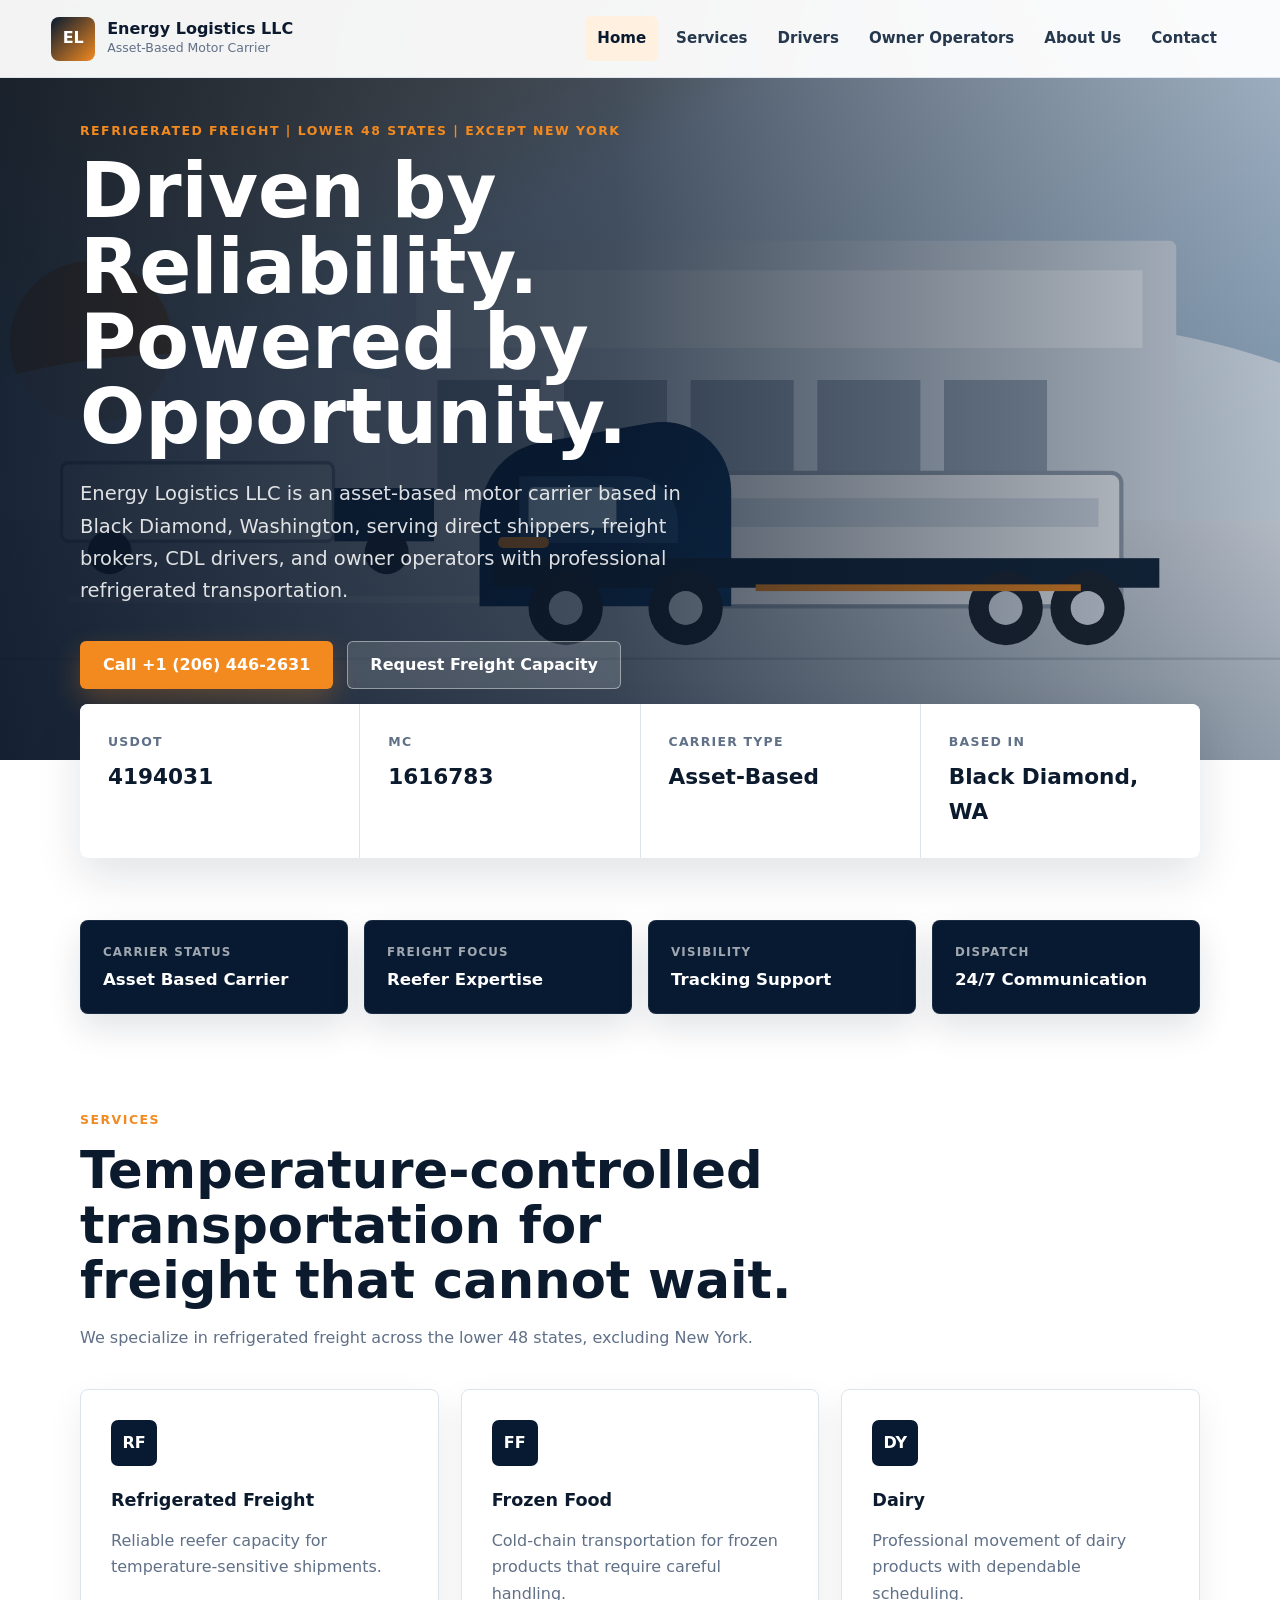
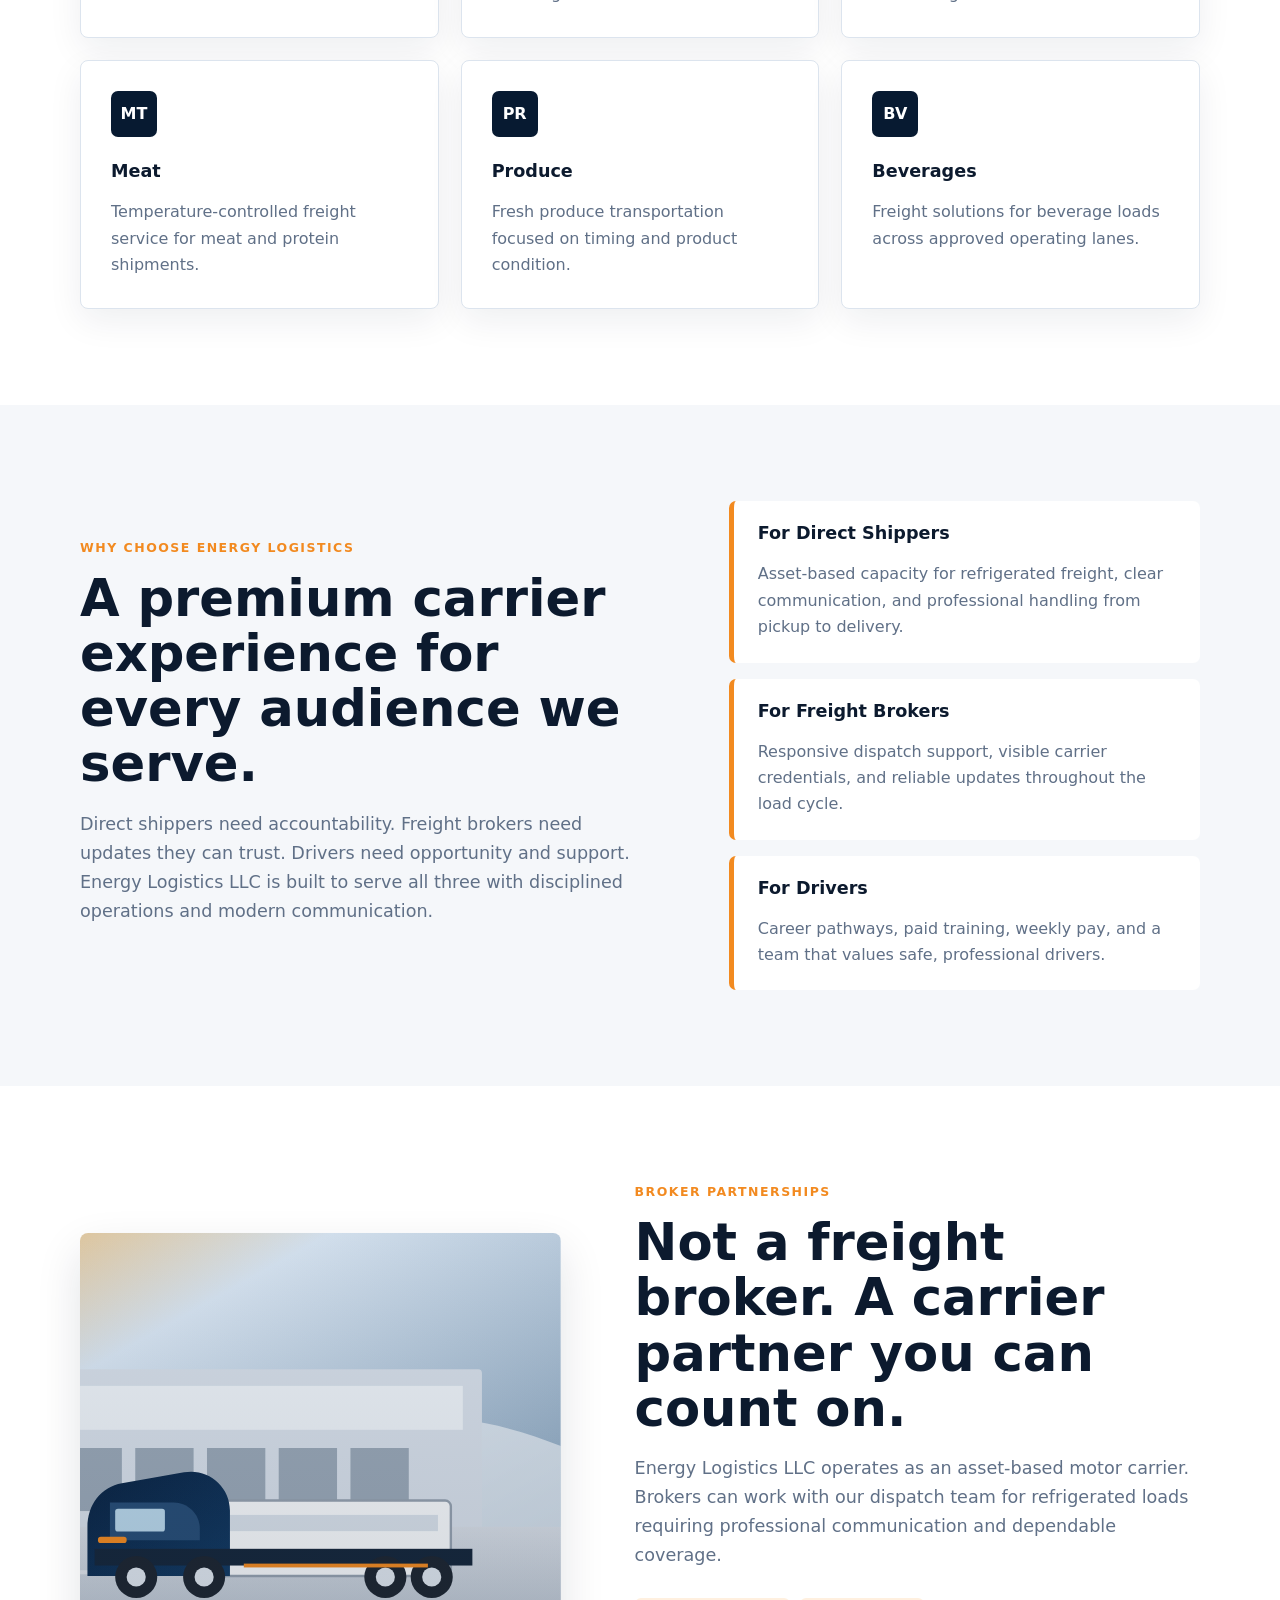
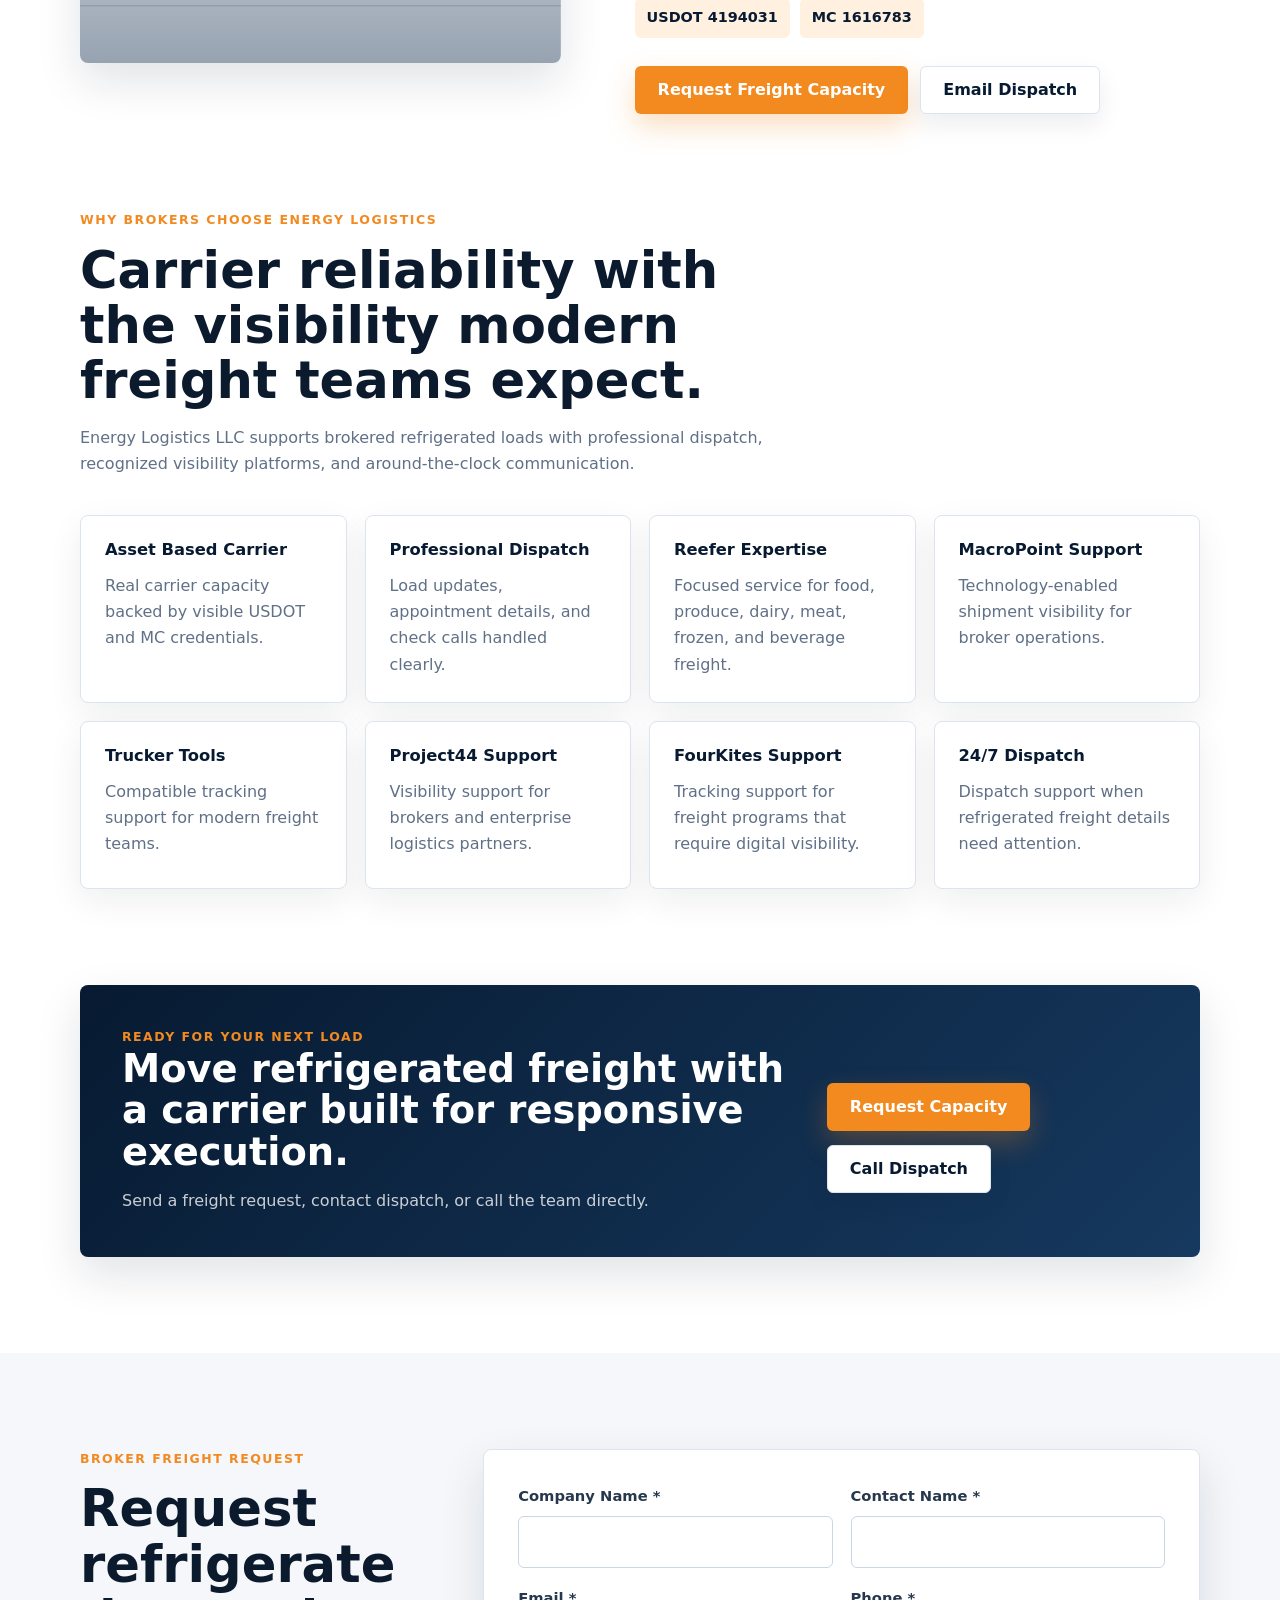
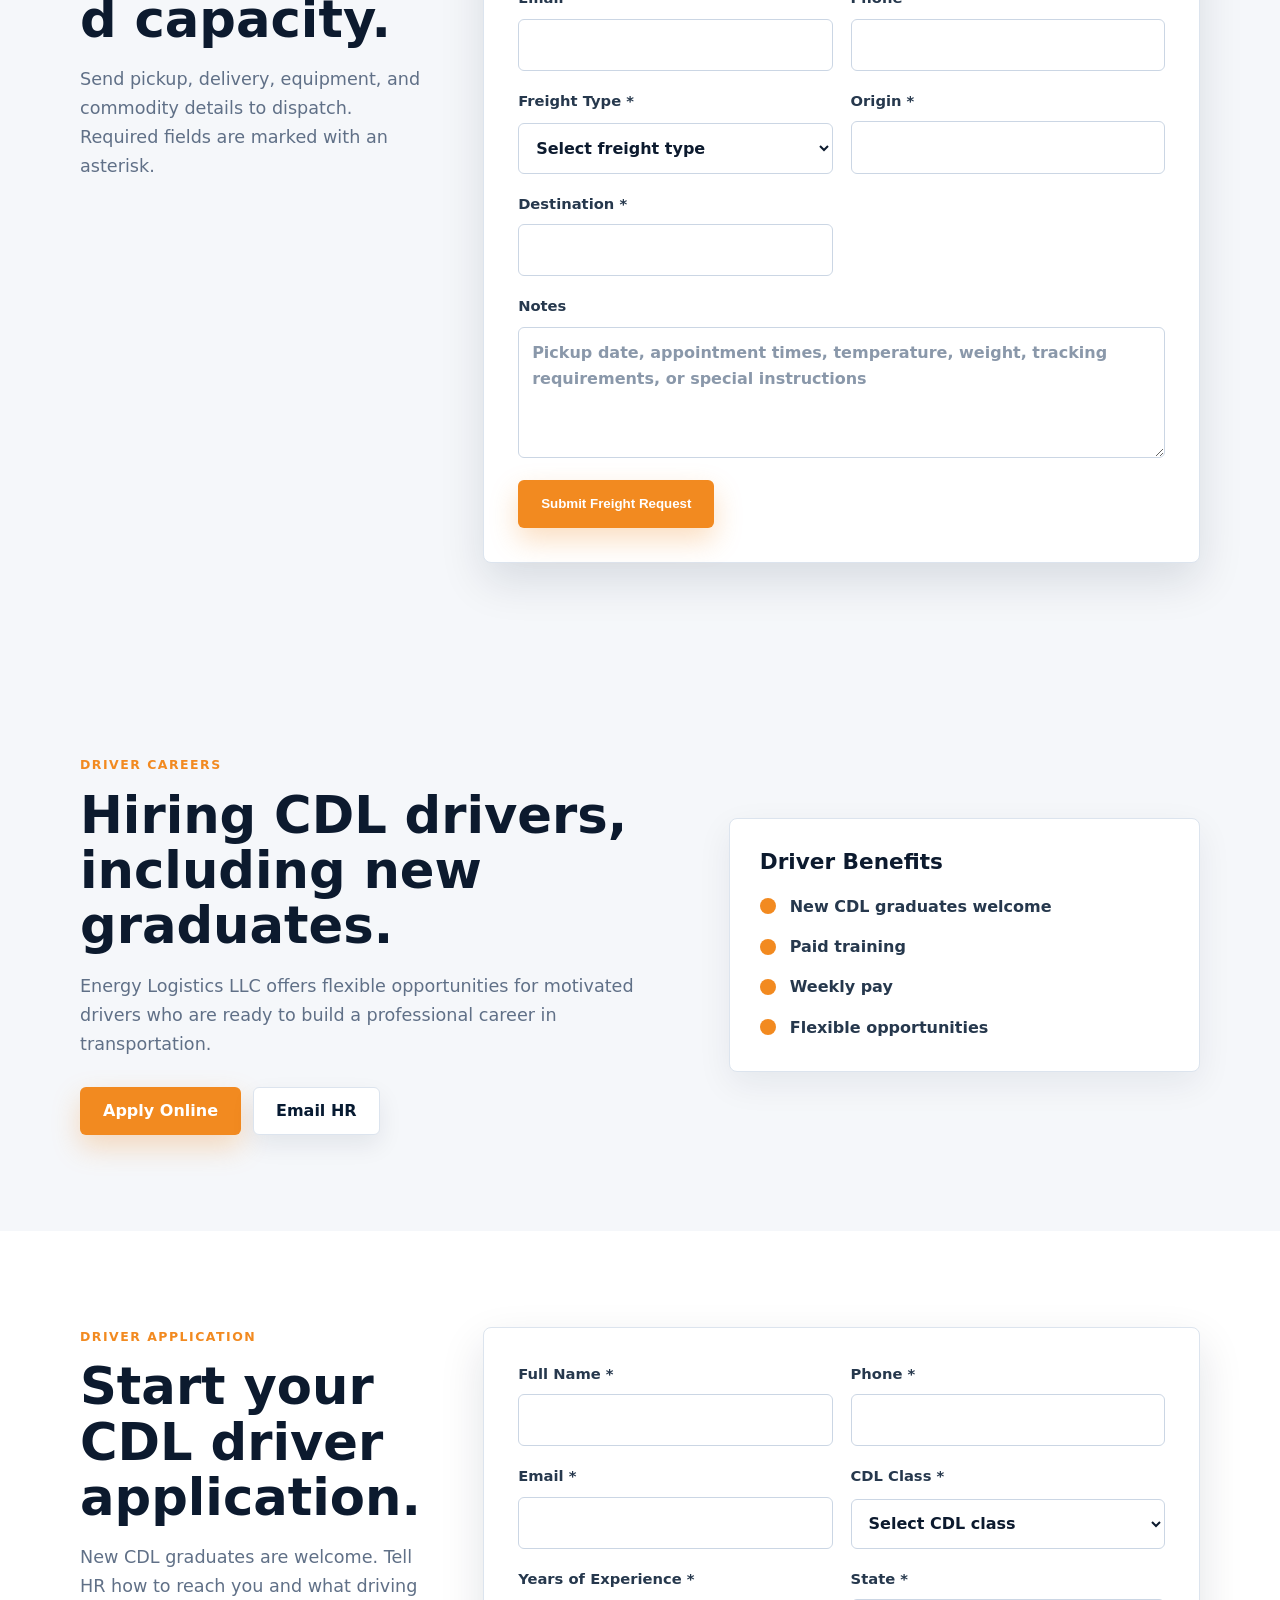
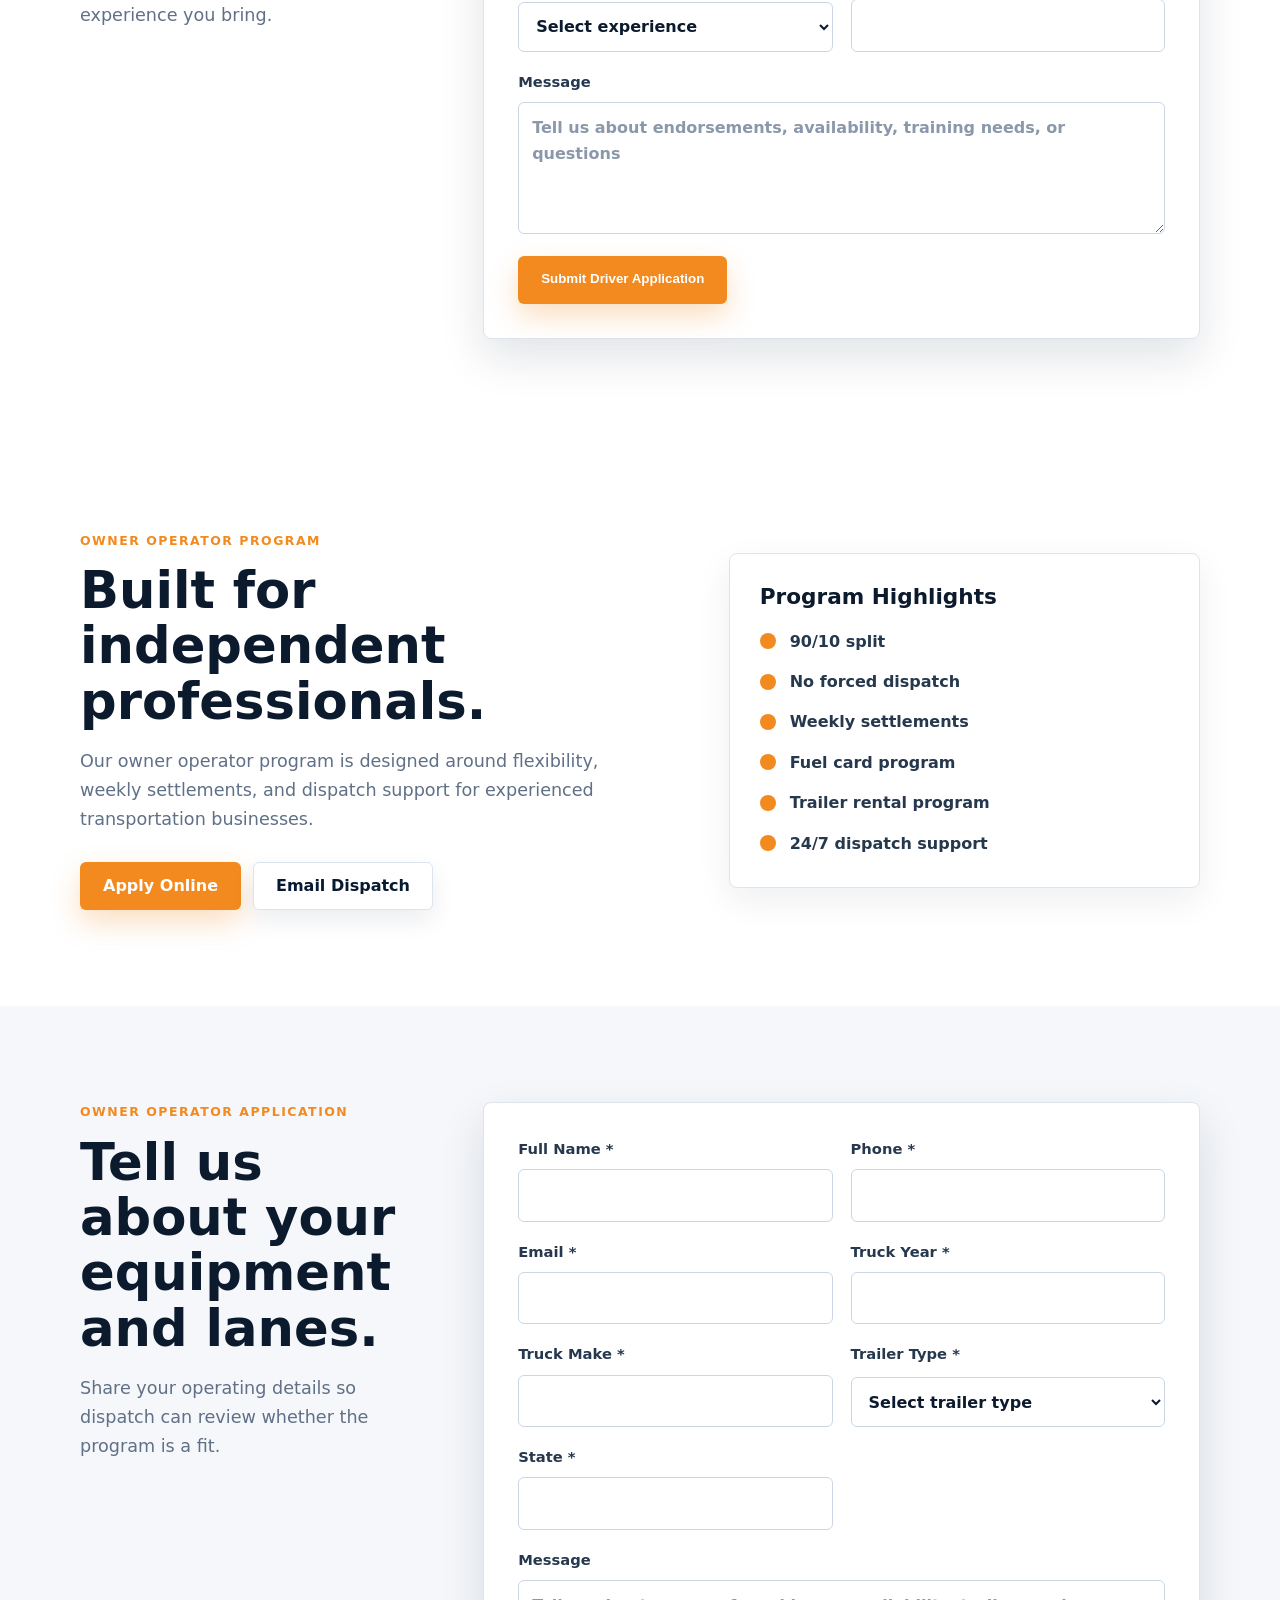
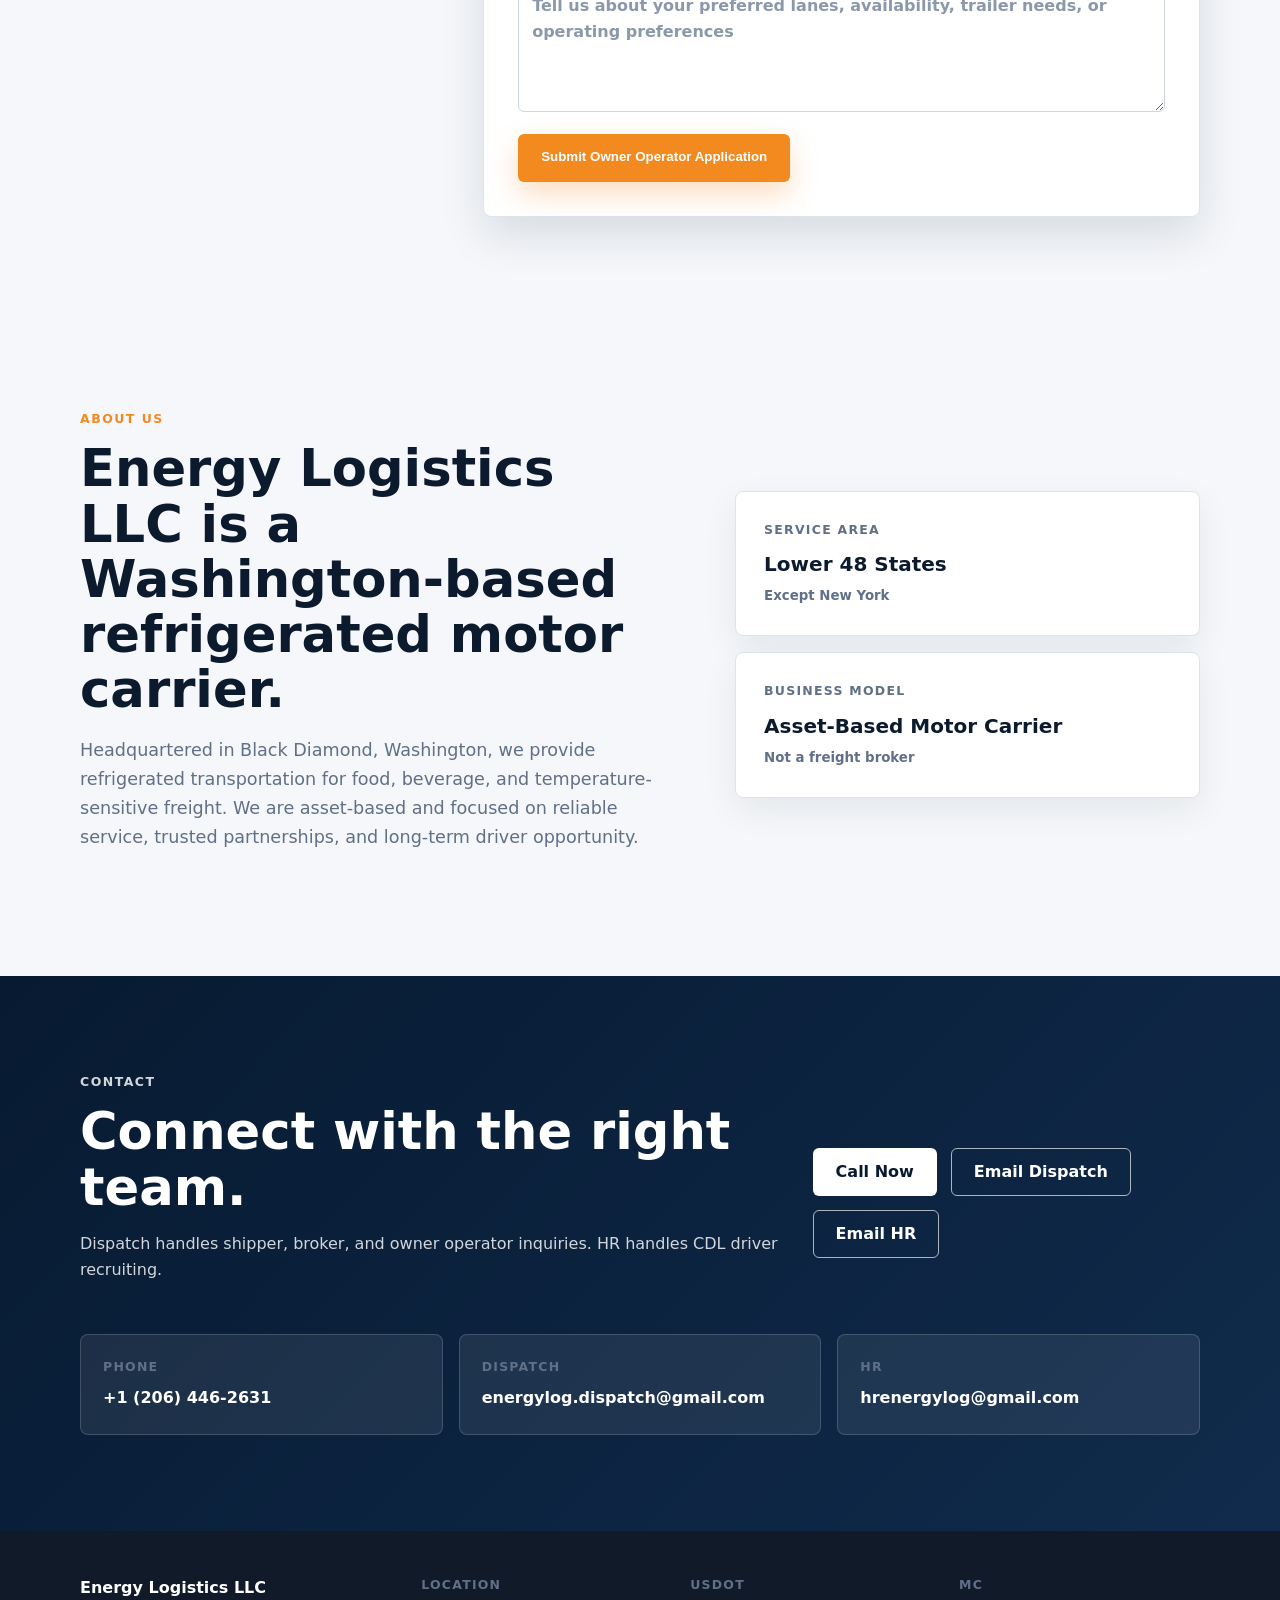
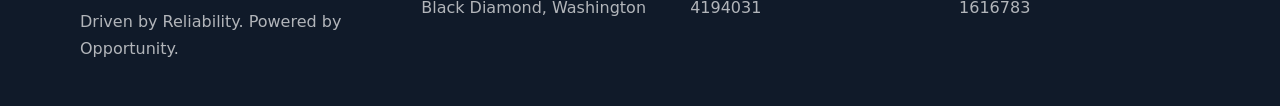
==== index.html @ ae15e220 "Add files via upload" ====
<!DOCTYPE html>
<html lang="en">
<head>
  <meta charset="UTF-8">
  <meta name="viewport" content="width=device-width, initial-scale=1.0">
  <meta name="description" content="Energy Logistics LLC is an asset-based motor carrier based in Black Diamond, Washington, specializing in refrigerated freight across the lower 48 states except New York.">
  <title>Energy Logistics LLC | Refrigerated Freight Carrier</title>
  <link rel="stylesheet" href="styles.css">
</head>
<body>
  <header class="site-header" data-header>
    <a class="brand" href="#home" aria-label="Energy Logistics LLC home">
      <span class="brand-mark">EL</span>
      <span>
        <strong>Energy Logistics LLC</strong>
        <small>Asset-Based Motor Carrier</small>
      </span>
    </a>
    <button class="nav-toggle" type="button" aria-label="Open navigation" aria-expanded="false" data-nav-toggle>
      <span></span>
      <span></span>
      <span></span>
    </button>
    <nav class="site-nav" data-nav>
      <a class="active" href="#home">Home</a>
      <a href="#services">Services</a>
      <a href="#drivers">Drivers</a>
      <a href="#owner-operators">Owner Operators</a>
      <a href="#about">About Us</a>
      <a href="#contact">Contact</a>
    </nav>
  </header>

  <main>
    <section class="hero" id="home">
      <div class="hero-media" role="img" aria-label="Freight trucks at a logistics terminal"></div>
      <div class="hero-overlay"></div>
      <div class="container hero-content">
        <p class="eyebrow">Refrigerated Freight | Lower 48 States | Except New York</p>
        <h1>Driven by Reliability. Powered by Opportunity.</h1>
        <p>Energy Logistics LLC is an asset-based motor carrier based in Black Diamond, Washington, serving direct shippers, freight brokers, CDL drivers, and owner operators with professional refrigerated transportation.</p>
        <div class="hero-actions">
          <a class="btn btn-primary" href="tel:+12064462631">Call +1 (206) 446-2631</a>
          <a class="btn btn-secondary" href="#freight-request">Request Freight Capacity</a>
        </div>
      </div>
    </section>

    <section class="section compact-section">
      <div class="container stat-strip" aria-label="Company credentials">
        <div>
          <span>USDOT</span>
          <strong>4194031</strong>
        </div>
        <div>
          <span>MC</span>
          <strong>1616783</strong>
        </div>
        <div>
          <span>Carrier Type</span>
          <strong>Asset-Based</strong>
        </div>
        <div>
          <span>Based In</span>
          <strong>Black Diamond, WA</strong>
        </div>
      </div>
    </section>

    <section class="section trust-section">
      <div class="container trust-badges" aria-label="Energy Logistics trust badges">
        <div>
          <span>Carrier Status</span>
          <strong>Asset Based Carrier</strong>
        </div>
        <div>
          <span>Freight Focus</span>
          <strong>Reefer Expertise</strong>
        </div>
        <div>
          <span>Visibility</span>
          <strong>Tracking Support</strong>
        </div>
        <div>
          <span>Dispatch</span>
          <strong>24/7 Communication</strong>
        </div>
      </div>
    </section>

    <section class="section" id="services">
      <div class="container">
        <div class="section-heading">
          <p class="eyebrow">Services</p>
          <h2>Temperature-controlled transportation for freight that cannot wait.</h2>
          <p>We specialize in refrigerated freight across the lower 48 states, excluding New York.</p>
        </div>
        <div class="service-grid">
          <article class="service-card">
            <span class="icon-box">RF</span>
            <h3>Refrigerated Freight</h3>
            <p>Reliable reefer capacity for temperature-sensitive shipments.</p>
          </article>
          <article class="service-card">
            <span class="icon-box">FF</span>
            <h3>Frozen Food</h3>
            <p>Cold-chain transportation for frozen products that require careful handling.</p>
          </article>
          <article class="service-card">
            <span class="icon-box">DY</span>
            <h3>Dairy</h3>
            <p>Professional movement of dairy products with dependable scheduling.</p>
          </article>
          <article class="service-card">
            <span class="icon-box">MT</span>
            <h3>Meat</h3>
            <p>Temperature-controlled freight service for meat and protein shipments.</p>
          </article>
          <article class="service-card">
            <span class="icon-box">PR</span>
            <h3>Produce</h3>
            <p>Fresh produce transportation focused on timing and product condition.</p>
          </article>
          <article class="service-card">
            <span class="icon-box">BV</span>
            <h3>Beverages</h3>
            <p>Freight solutions for beverage loads across approved operating lanes.</p>
          </article>
        </div>
      </div>
    </section>

    <section class="section band" id="why">
      <div class="container split">
        <div>
          <p class="eyebrow">Why Choose Energy Logistics</p>
          <h2>A premium carrier experience for every audience we serve.</h2>
          <p class="lead">Direct shippers need accountability. Freight brokers need updates they can trust. Drivers need opportunity and support. Energy Logistics LLC is built to serve all three with disciplined operations and modern communication.</p>
        </div>
        <div class="feature-list">
          <div>
            <h3>For Direct Shippers</h3>
            <p>Asset-based capacity for refrigerated freight, clear communication, and professional handling from pickup to delivery.</p>
          </div>
          <div>
            <h3>For Freight Brokers</h3>
            <p>Responsive dispatch support, visible carrier credentials, and reliable updates throughout the load cycle.</p>
          </div>
          <div>
            <h3>For Drivers</h3>
            <p>Career pathways, paid training, weekly pay, and a team that values safe, professional drivers.</p>
          </div>
        </div>
      </div>
    </section>

    <section class="section" id="brokers">
      <div class="container split reverse">
        <div class="image-panel"></div>
        <div>
          <p class="eyebrow">Broker Partnerships</p>
          <h2>Not a freight broker. A carrier partner you can count on.</h2>
          <p class="lead">Energy Logistics LLC operates as an asset-based motor carrier. Brokers can work with our dispatch team for refrigerated loads requiring professional communication and dependable coverage.</p>
          <div class="inline-facts">
            <span>USDOT 4194031</span>
            <span>MC 1616783</span>
          </div>
          <div class="section-actions">
            <a class="btn btn-primary" href="#freight-request">Request Freight Capacity</a>
            <a class="btn btn-link" href="mailto:energylog.dispatch@gmail.com?subject=Broker%20Partnership%20Inquiry">Email Dispatch</a>
          </div>
        </div>
      </div>
    </section>

    <section class="section broker-choice-section">
      <div class="container">
        <div class="section-heading">
          <p class="eyebrow">Why Brokers Choose Energy Logistics</p>
          <h2>Carrier reliability with the visibility modern freight teams expect.</h2>
          <p>Energy Logistics LLC supports brokered refrigerated loads with professional dispatch, recognized visibility platforms, and around-the-clock communication.</p>
        </div>
        <div class="broker-grid">
          <article>
            <strong>Asset Based Carrier</strong>
            <p>Real carrier capacity backed by visible USDOT and MC credentials.</p>
          </article>
          <article>
            <strong>Professional Dispatch</strong>
            <p>Load updates, appointment details, and check calls handled clearly.</p>
          </article>
          <article>
            <strong>Reefer Expertise</strong>
            <p>Focused service for food, produce, dairy, meat, frozen, and beverage freight.</p>
          </article>
          <article>
            <strong>MacroPoint Support</strong>
            <p>Technology-enabled shipment visibility for broker operations.</p>
          </article>
          <article>
            <strong>Trucker Tools</strong>
            <p>Compatible tracking support for modern freight teams.</p>
          </article>
          <article>
            <strong>Project44 Support</strong>
            <p>Visibility support for brokers and enterprise logistics partners.</p>
          </article>
          <article>
            <strong>FourKites Support</strong>
            <p>Tracking support for freight programs that require digital visibility.</p>
          </article>
          <article>
            <strong>24/7 Dispatch</strong>
            <p>Dispatch support when refrigerated freight details need attention.</p>
          </article>
        </div>
      </div>
    </section>

    <section class="section cta-section">
      <div class="container cta-panel">
        <div>
          <p class="eyebrow">Ready for Your Next Load</p>
          <h2>Move refrigerated freight with a carrier built for responsive execution.</h2>
          <p>Send a freight request, contact dispatch, or call the team directly.</p>
        </div>
        <div class="contact-actions">
          <a class="btn btn-primary" href="#freight-request">Request Capacity</a>
          <a class="btn btn-link" href="tel:+12064462631">Call Dispatch</a>
        </div>
      </div>
    </section>

    <section class="section band lead-form-section" id="freight-request">
      <div class="container form-shell">
        <div class="form-copy">
          <p class="eyebrow">Broker Freight Request</p>
          <h2>Request refrigerated capacity.</h2>
          <p class="lead">Send pickup, delivery, equipment, and commodity details to dispatch. Required fields are marked with an asterisk.</p>
        </div>
        <form class="lead-form" data-lead-form data-form-destination="dispatch" data-integrations="telegram,gmail,google-sheets" novalidate>
          <input type="hidden" name="formType" value="Broker Freight Request">
          <div class="form-grid">
            <label>Company Name *<input type="text" name="companyName" autocomplete="organization" required></label>
            <label>Contact Name *<input type="text" name="contactName" autocomplete="name" required></label>
            <label>Email *<input type="email" name="email" autocomplete="email" required></label>
            <label>Phone *<input type="tel" name="phone" autocomplete="tel" required></label>
            <label>
              Freight Type *
              <select name="freightType" required>
                <option value="">Select freight type</option>
                <option>Refrigerated Freight</option>
                <option>Frozen Food</option>
                <option>Dairy</option>
                <option>Meat</option>
                <option>Produce</option>
                <option>Beverages</option>
              </select>
            </label>
            <label>Origin *<input type="text" name="origin" required></label>
            <label>Destination *<input type="text" name="destination" required></label>
            <label class="full-span">Notes<textarea name="notes" rows="4" placeholder="Pickup date, appointment times, temperature, weight, tracking requirements, or special instructions"></textarea></label>
          </div>
          <p class="form-error" data-form-error aria-live="polite"></p>
          <p class="form-success" data-form-success role="status">Thank you. Your freight request is ready for dispatch review. Please also email urgent requests to energylog.dispatch@gmail.com.</p>
          <button class="btn btn-primary" type="submit">Submit Freight Request</button>
        </form>
      </div>
    </section>

    <section class="section band" id="drivers">
      <div class="container split">
        <div>
          <p class="eyebrow">Driver Careers</p>
          <h2>Hiring CDL drivers, including new graduates.</h2>
          <p class="lead">Energy Logistics LLC offers flexible opportunities for motivated drivers who are ready to build a professional career in transportation.</p>
          <div class="section-actions">
            <a class="btn btn-primary" href="#driver-application">Apply Online</a>
            <a class="btn btn-link" href="mailto:hrenergylog@gmail.com?subject=CDL%20Driver%20Career%20Inquiry">Email HR</a>
          </div>
        </div>
        <div class="program-card">
          <h3>Driver Benefits</h3>
          <ul class="check-list">
            <li>New CDL graduates welcome</li>
            <li>Paid training</li>
            <li>Weekly pay</li>
            <li>Flexible opportunities</li>
          </ul>
        </div>
      </div>
    </section>

    <section class="section lead-form-section" id="driver-application">
      <div class="container form-shell">
        <div class="form-copy">
          <p class="eyebrow">Driver Application</p>
          <h2>Start your CDL driver application.</h2>
          <p class="lead">New CDL graduates are welcome. Tell HR how to reach you and what driving experience you bring.</p>
        </div>
        <form class="lead-form" data-lead-form data-form-destination="hr" data-integrations="telegram,gmail,google-sheets" novalidate>
          <input type="hidden" name="formType" value="Driver Application">
          <div class="form-grid">
            <label>Full Name *<input type="text" name="fullName" autocomplete="name" required></label>
            <label>Phone *<input type="tel" name="phone" autocomplete="tel" required></label>
            <label>Email *<input type="email" name="email" autocomplete="email" required></label>
            <label>
              CDL Class *
              <select name="cdlClass" required>
                <option value="">Select CDL class</option>
                <option>Class A</option>
                <option>Class B</option>
                <option>Class C</option>
                <option>CDL school in progress</option>
              </select>
            </label>
            <label>
              Years of Experience *
              <select name="experience" required>
                <option value="">Select experience</option>
                <option>New graduate</option>
                <option>Less than 1 year</option>
                <option>1-2 years</option>
                <option>3+ years</option>
              </select>
            </label>
            <label>State *<input type="text" name="state" autocomplete="address-level1" required></label>
            <label class="full-span">Message<textarea name="message" rows="4" placeholder="Tell us about endorsements, availability, training needs, or questions"></textarea></label>
          </div>
          <p class="form-error" data-form-error aria-live="polite"></p>
          <p class="form-success" data-form-success role="status">Thank you. Your driver application has been recorded on this page. Please email HR at hrenergylog@gmail.com to complete the next step.</p>
          <button class="btn btn-primary" type="submit">Submit Driver Application</button>
        </form>
      </div>
    </section>

    <section class="section" id="owner-operators">
      <div class="container split">
        <div>
          <p class="eyebrow">Owner Operator Program</p>
          <h2>Built for independent professionals.</h2>
          <p class="lead">Our owner operator program is designed around flexibility, weekly settlements, and dispatch support for experienced transportation businesses.</p>
          <div class="section-actions">
            <a class="btn btn-primary" href="#owner-operator-application">Apply Online</a>
            <a class="btn btn-link" href="mailto:energylog.dispatch@gmail.com?subject=Owner%20Operator%20Program%20Inquiry">Email Dispatch</a>
          </div>
        </div>
        <div class="program-card">
          <h3>Program Highlights</h3>
          <ul class="check-list">
            <li>90/10 split</li>
            <li>No forced dispatch</li>
            <li>Weekly settlements</li>
            <li>Fuel card program</li>
            <li>Trailer rental program</li>
            <li>24/7 dispatch support</li>
          </ul>
        </div>
      </div>
    </section>

    <section class="section band lead-form-section" id="owner-operator-application">
      <div class="container form-shell">
        <div class="form-copy">
          <p class="eyebrow">Owner Operator Application</p>
          <h2>Tell us about your equipment and lanes.</h2>
          <p class="lead">Share your operating details so dispatch can review whether the program is a fit.</p>
        </div>
        <form class="lead-form" data-lead-form data-form-destination="dispatch" data-integrations="telegram,gmail,google-sheets" novalidate>
          <input type="hidden" name="formType" value="Owner Operator Application">
          <div class="form-grid">
            <label>Full Name *<input type="text" name="fullName" autocomplete="name" required></label>
            <label>Phone *<input type="tel" name="phone" autocomplete="tel" required></label>
            <label>Email *<input type="email" name="email" autocomplete="email" required></label>
            <label>Truck Year *<input type="text" name="truckYear" inputmode="numeric" required></label>
            <label>Truck Make *<input type="text" name="truckMake" required></label>
            <label>
              Trailer Type *
              <select name="trailerType" required>
                <option value="">Select trailer type</option>
                <option>Reefer</option>
                <option>Dry van</option>
                <option>Power only</option>
                <option>Need trailer rental</option>
              </select>
            </label>
            <label>State *<input type="text" name="state" autocomplete="address-level1" required></label>
            <label class="full-span">Message<textarea name="message" rows="4" placeholder="Tell us about your preferred lanes, availability, trailer needs, or operating preferences"></textarea></label>
          </div>
          <p class="form-error" data-form-error aria-live="polite"></p>
          <p class="form-success" data-form-success role="status">Thank you. Your owner operator application has been recorded on this page. Please email dispatch at energylog.dispatch@gmail.com for the next step.</p>
          <button class="btn btn-primary" type="submit">Submit Owner Operator Application</button>
        </form>
      </div>
    </section>

    <section class="section band" id="about">
      <div class="container about-grid">
        <div>
          <p class="eyebrow">About Us</p>
          <h2>Energy Logistics LLC is a Washington-based refrigerated motor carrier.</h2>
          <p class="lead">Headquartered in Black Diamond, Washington, we provide refrigerated transportation for food, beverage, and temperature-sensitive freight. We are asset-based and focused on reliable service, trusted partnerships, and long-term driver opportunity.</p>
        </div>
        <div class="credential-panel">
          <div>
            <span>Service Area</span>
            <strong>Lower 48 States</strong>
            <small>Except New York</small>
          </div>
          <div>
            <span>Business Model</span>
            <strong>Asset-Based Motor Carrier</strong>
            <small>Not a freight broker</small>
          </div>
        </div>
      </div>
    </section>

    <section class="section contact-band" id="contact">
      <div class="container contact-cta">
        <div>
          <p class="eyebrow">Contact</p>
          <h2>Connect with the right team.</h2>
          <p>Dispatch handles shipper, broker, and owner operator inquiries. HR handles CDL driver recruiting.</p>
        </div>
        <div class="contact-actions">
          <a class="btn btn-light" href="tel:+12064462631">Call Now</a>
          <a class="btn btn-outline-light" href="mailto:energylog.dispatch@gmail.com">Email Dispatch</a>
          <a class="btn btn-outline-light" href="mailto:hrenergylog@gmail.com">Email HR</a>
        </div>
      </div>
      <div class="container contact-cards">
        <article>
          <span>Phone</span>
          <strong><a href="tel:+12064462631">+1 (206) 446-2631</a></strong>
        </article>
        <article>
          <span>Dispatch</span>
          <strong><a href="mailto:energylog.dispatch@gmail.com">energylog.dispatch@gmail.com</a></strong>
        </article>
        <article>
          <span>HR</span>
          <strong><a href="mailto:hrenergylog@gmail.com">hrenergylog@gmail.com</a></strong>
        </article>
      </div>
    </section>
  </main>

  <footer class="site-footer">
    <div class="container footer-grid">
      <div>
        <strong>Energy Logistics LLC</strong>
        <p>Driven by Reliability. Powered by Opportunity.</p>
      </div>
      <div>
        <span>Location</span>
        <p>Black Diamond, Washington</p>
      </div>
      <div>
        <span>USDOT</span>
        <p>4194031</p>
      </div>
      <div>
        <span>MC</span>
        <p>1616783</p>
      </div>
    </div>
  </footer>

  <script src="script.js"></script>
</body>
</html>
---- styles.css ----
:root {
  --ink: #0c1a2e;
  --muted: #607087;
  --line: #dce4ee;
  --paper: #ffffff;
  --soft: #f5f7fa;
  --navy: #071a31;
  --navy-2: #102b4c;
  --orange: #f28a20;
  --orange-dark: #cc6e12;
  --steel: #26384d;
  --success: #1f7a4d;
  --danger: #b42318;
  --shadow: 0 18px 45px rgba(7, 26, 49, 0.12);
}

* {
  box-sizing: border-box;
}

html {
  scroll-behavior: smooth;
}

body {
  margin: 0;
  font-family: Inter, ui-sans-serif, system-ui, -apple-system, BlinkMacSystemFont, "Segoe UI", Arial, sans-serif;
  color: var(--ink);
  background: var(--paper);
  line-height: 1.65;
  text-rendering: optimizeLegibility;
}

a {
  color: inherit;
  text-decoration: none;
}

img {
  max-width: 100%;
}

.container {
  width: min(1120px, calc(100% - 40px));
  margin: 0 auto;
}

.site-header {
  position: fixed;
  top: 0;
  left: 0;
  right: 0;
  z-index: 20;
  display: flex;
  align-items: center;
  justify-content: space-between;
  gap: 24px;
  min-height: 78px;
  padding: 14px clamp(20px, 4vw, 56px);
  background: rgba(255, 255, 255, 0.95);
  border-bottom: 1px solid rgba(217, 225, 236, 0.82);
  backdrop-filter: blur(14px);
}

.brand {
  display: inline-flex;
  align-items: center;
  gap: 12px;
  min-width: 0;
}

.brand-mark {
  display: grid;
  place-items: center;
  flex: 0 0 auto;
  width: 44px;
  height: 44px;
  color: #fff;
  font-weight: 800;
  background: linear-gradient(135deg, var(--navy), var(--orange));
  border-radius: 8px;
}

.brand strong,
.brand small {
  display: block;
}

.brand strong {
  font-size: 1rem;
  line-height: 1.2;
}

.brand small {
  color: var(--muted);
  font-size: 0.78rem;
}

.site-nav {
  display: flex;
  align-items: center;
  gap: 6px;
}

.site-nav a {
  padding: 10px 12px;
  color: var(--steel);
  font-size: 0.94rem;
  font-weight: 700;
  border-radius: 6px;
}

.site-nav a:hover,
.site-nav a.active {
  color: var(--navy);
  background: #fff0df;
}

.nav-toggle {
  display: none;
  width: 44px;
  height: 44px;
  padding: 0;
  background: var(--navy);
  border: 0;
  border-radius: 8px;
}

.nav-toggle span {
  display: block;
  width: 20px;
  height: 2px;
  margin: 5px auto;
  background: #fff;
}

.hero {
  position: relative;
  min-height: 760px;
  display: flex;
  align-items: center;
  padding: 120px 0 70px;
  overflow: hidden;
}

.hero-media,
.hero-overlay {
  position: absolute;
  inset: 0;
}

.hero-media {
  background-image: url("assets/energy-logistics-hero.svg");
  background-size: cover;
  background-position: center;
}

.hero-overlay {
  background: linear-gradient(90deg, rgba(7, 20, 38, 0.92) 0%, rgba(7, 20, 38, 0.72) 48%, rgba(7, 20, 38, 0.18) 100%);
}

.hero-content {
  position: relative;
  z-index: 1;
  color: #fff;
  max-width: 1120px;
}

.hero-content h1 {
  max-width: 760px;
  margin: 0;
  font-size: clamp(2.45rem, 6vw, 5.45rem);
  line-height: 0.98;
  letter-spacing: 0;
}

.hero-content p:not(.eyebrow) {
  max-width: 650px;
  margin: 24px 0 0;
  color: rgba(255, 255, 255, 0.86);
  font-size: clamp(1.02rem, 2vw, 1.22rem);
}

.hero-actions,
.contact-actions {
  display: flex;
  flex-wrap: wrap;
  gap: 14px;
  margin-top: 34px;
}

.btn {
  display: inline-flex;
  align-items: center;
  justify-content: center;
  min-height: 48px;
  padding: 13px 22px;
  font-weight: 800;
  line-height: 1.1;
  border: 1px solid transparent;
  border-radius: 6px;
  cursor: pointer;
  transition: transform 180ms ease, box-shadow 180ms ease, background 180ms ease, border-color 180ms ease;
}

.btn:hover {
  transform: translateY(-1px);
}

.btn:focus-visible,
input:focus-visible,
select:focus-visible,
textarea:focus-visible {
  outline: 3px solid rgba(242, 138, 32, 0.35);
  outline-offset: 2px;
}

.btn-primary {
  color: #fff;
  background: var(--orange);
  box-shadow: 0 12px 28px rgba(242, 138, 32, 0.28);
}

.btn-primary:hover {
  background: var(--orange-dark);
}

.btn-secondary {
  color: #fff;
  background: rgba(255, 255, 255, 0.14);
  border-color: rgba(255, 255, 255, 0.42);
}

.btn-secondary:hover,
.btn-outline-light:hover {
  background: rgba(255, 255, 255, 0.22);
  border-color: rgba(255, 255, 255, 0.72);
}

.btn-light {
  color: var(--navy);
  background: #fff;
}

.btn-outline-light {
  color: #fff;
  border-color: rgba(255, 255, 255, 0.66);
}

.btn-link {
  color: var(--navy);
  background: #fff;
  border-color: var(--line);
  box-shadow: 0 10px 24px rgba(7, 26, 49, 0.08);
}

.btn-link:hover {
  color: #fff;
  background: var(--navy);
  border-color: var(--navy);
}

.section-actions {
  display: flex;
  flex-wrap: wrap;
  gap: 12px;
  margin-top: 28px;
}

.section {
  padding: 96px 0;
}

.compact-section {
  padding: 0;
}

.trust-section {
  padding: 62px 0 0;
}

.section-heading {
  max-width: 720px;
  margin-bottom: 38px;
}

.eyebrow {
  margin: 0 0 12px;
  color: var(--orange);
  font-size: 0.78rem;
  font-weight: 800;
  letter-spacing: 0.12em;
  text-transform: uppercase;
}

h1,
h2,
h3,
p {
  overflow-wrap: anywhere;
}

h2 {
  margin: 0;
  font-size: clamp(2rem, 4vw, 3.2rem);
  line-height: 1.08;
  letter-spacing: 0;
}

h3 {
  margin: 0 0 10px;
  font-size: 1.1rem;
  line-height: 1.25;
}

p {
  color: var(--muted);
}

.lead {
  margin: 18px 0 28px;
  max-width: 620px;
  font-size: 1.1rem;
}

.stat-strip {
  position: relative;
  z-index: 2;
  display: grid;
  grid-template-columns: repeat(4, 1fr);
  gap: 1px;
  margin-top: -56px;
  overflow: hidden;
  background: var(--line);
  border-radius: 8px;
  box-shadow: var(--shadow);
}

.stat-strip div,
.credential-grid div {
  padding: 28px;
  background: #fff;
}

.stat-strip span,
.credential-grid span,
.contact-card span,
.site-footer span {
  display: block;
  color: var(--muted);
  font-size: 0.78rem;
  font-weight: 800;
  letter-spacing: 0.1em;
  text-transform: uppercase;
}

.stat-strip strong,
.credential-grid strong {
  display: block;
  margin-top: 6px;
  font-size: 1.35rem;
}

.trust-badges {
  display: grid;
  grid-template-columns: repeat(4, 1fr);
  gap: 16px;
}

.trust-badges div {
  padding: 22px;
  background: var(--navy);
  border: 1px solid rgba(255, 255, 255, 0.08);
  border-radius: 8px;
  box-shadow: 0 14px 34px rgba(7, 26, 49, 0.12);
}

.trust-badges span {
  display: block;
  color: rgba(255, 255, 255, 0.62);
  font-size: 0.74rem;
  font-weight: 800;
  letter-spacing: 0.1em;
  text-transform: uppercase;
}

.trust-badges strong {
  display: block;
  margin-top: 8px;
  color: #fff;
  font-size: 1.04rem;
  line-height: 1.25;
}

.card-grid,
.service-grid {
  display: grid;
  gap: 22px;
}

.card-grid.three {
  grid-template-columns: repeat(3, 1fr);
}

.service-grid {
  grid-template-columns: repeat(6, 1fr);
}

.service-grid .service-card {
  grid-column: span 2;
}

.service-card,
.detail-card,
.contact-card,
.program-card {
  padding: 30px;
  background: #fff;
  border: 1px solid var(--line);
  border-radius: 8px;
  box-shadow: 0 12px 35px rgba(19, 34, 56, 0.07);
}

.icon-box {
  display: inline-grid;
  place-items: center;
  width: 46px;
  height: 46px;
  margin-bottom: 24px;
  color: #fff;
  font-weight: 800;
  background: var(--navy);
  border-radius: 7px;
}

.band {
  background: var(--soft);
}

.split {
  display: grid;
  grid-template-columns: minmax(0, 1fr) minmax(320px, 0.82fr);
  gap: clamp(32px, 6vw, 74px);
  align-items: center;
}

.split.reverse {
  grid-template-columns: minmax(320px, 0.85fr) minmax(0, 1fr);
}

.feature-list {
  display: grid;
  gap: 16px;
}

.feature-list div {
  padding: 22px 24px;
  background: #fff;
  border-left: 5px solid var(--orange);
  border-radius: 7px;
}

.feature-list p,
.service-card p,
.detail-card p,
.contact-card p {
  margin-bottom: 0;
}

.image-panel {
  min-height: 430px;
  border-radius: 8px;
  background-image: linear-gradient(180deg, rgba(19, 34, 56, 0.05), rgba(19, 34, 56, 0.15)), url("assets/energy-logistics-hero.svg");
  background-size: cover;
  background-position: center right;
  box-shadow: var(--shadow);
}

.program-card h3 {
  font-size: 1.35rem;
}

.check-list {
  display: grid;
  gap: 14px;
  padding: 0;
  margin: 18px 0 0;
  list-style: none;
}

.check-list li {
  position: relative;
  padding-left: 30px;
  color: var(--steel);
  font-weight: 700;
}

.check-list li::before {
  content: "";
  position: absolute;
  left: 0;
  top: 0.28em;
  width: 16px;
  height: 16px;
  background: var(--orange);
  border-radius: 50%;
}

.large-list {
  margin-top: 0;
}

.contact-band {
  color: #fff;
  background: linear-gradient(135deg, var(--navy), var(--navy-2));
}

.contact-band p,
.contact-band .eyebrow {
  color: rgba(255, 255, 255, 0.82);
}

.contact-band h2 {
  color: #fff;
}

.contact-cta,
.application-panel {
  display: flex;
  align-items: center;
  justify-content: space-between;
  gap: 28px;
}

.inline-facts {
  display: flex;
  flex-wrap: wrap;
  gap: 10px;
  margin: 0 0 28px;
}

.inline-facts span {
  padding: 8px 12px;
  color: var(--navy);
  font-size: 0.9rem;
  font-weight: 800;
  background: #fff0df;
  border-radius: 6px;
}

.page-hero {
  padding: 160px 0 78px;
  color: #fff;
  background:
    linear-gradient(90deg, rgba(10, 23, 40, 0.92), rgba(10, 23, 40, 0.7)),
    url("assets/energy-logistics-hero.svg") center / cover;
}

.page-hero h1 {
  max-width: 860px;
  margin: 0;
  font-size: clamp(2.35rem, 5vw, 4.65rem);
  line-height: 1;
  letter-spacing: 0;
}

.page-hero p:not(.eyebrow) {
  max-width: 680px;
  color: rgba(255, 255, 255, 0.84);
  font-size: 1.12rem;
}

.contact-grid {
  display: grid;
  grid-template-columns: repeat(2, 1fr);
  gap: 22px;
}

.about-grid {
  display: grid;
  grid-template-columns: minmax(0, 1fr) minmax(320px, 0.8fr);
  gap: clamp(32px, 6vw, 74px);
  align-items: center;
}

.credential-panel {
  display: grid;
  gap: 16px;
}

.credential-panel div {
  padding: 28px;
  background: #fff;
  border: 1px solid var(--line);
  border-radius: 8px;
  box-shadow: 0 12px 35px rgba(7, 26, 49, 0.07);
}

.credential-panel span,
.contact-cards span {
  display: block;
  color: var(--muted);
  font-size: 0.78rem;
  font-weight: 800;
  letter-spacing: 0.1em;
  text-transform: uppercase;
}

.credential-panel strong {
  display: block;
  margin-top: 8px;
  font-size: 1.25rem;
}

.credential-panel small {
  display: block;
  margin-top: 4px;
  color: var(--muted);
  font-weight: 700;
}

.contact-cards {
  display: grid;
  grid-template-columns: repeat(3, 1fr);
  gap: 16px;
  margin-top: 34px;
}

.contact-cards article {
  padding: 22px;
  background: rgba(255, 255, 255, 0.08);
  border: 1px solid rgba(255, 255, 255, 0.16);
  border-radius: 8px;
}

.contact-cards strong {
  display: block;
  margin-top: 8px;
  color: #fff;
  overflow-wrap: anywhere;
}

.contact-card h2 {
  margin-top: 10px;
  font-size: clamp(1.35rem, 3vw, 2.2rem);
  line-height: 1.12;
}

.contact-card a:hover,
.site-footer a:hover {
  color: var(--orange);
}

.broker-choice-section {
  padding-top: 0;
}

.cta-section {
  padding-top: 0;
}

.cta-panel {
  display: flex;
  align-items: center;
  justify-content: space-between;
  gap: 28px;
  padding: clamp(26px, 5vw, 42px);
  color: #fff;
  background: linear-gradient(135deg, var(--navy), #16395f);
  border-radius: 8px;
  box-shadow: var(--shadow);
}

.cta-panel h2 {
  max-width: 780px;
  color: #fff;
  font-size: clamp(1.8rem, 3vw, 2.75rem);
}

.cta-panel p {
  margin-bottom: 0;
  color: rgba(255, 255, 255, 0.78);
}

.cta-panel .eyebrow {
  color: var(--orange);
}

.broker-grid {
  display: grid;
  grid-template-columns: repeat(4, 1fr);
  gap: 18px;
}

.broker-grid article {
  min-height: 168px;
  padding: 24px;
  background: #fff;
  border: 1px solid var(--line);
  border-radius: 8px;
  box-shadow: 0 12px 35px rgba(7, 26, 49, 0.07);
}

.broker-grid strong {
  display: block;
  color: var(--navy);
  font-size: 1.02rem;
  line-height: 1.25;
}

.broker-grid p {
  margin: 12px 0 0;
}

.lead-form-section {
  scroll-margin-top: 90px;
}

.form-shell {
  display: grid;
  grid-template-columns: minmax(280px, 0.65fr) minmax(0, 1.35fr);
  gap: clamp(28px, 5vw, 58px);
  align-items: start;
}

.form-copy {
  position: sticky;
  top: 104px;
}

.lead-form {
  padding: clamp(22px, 4vw, 34px);
  background: #fff;
  border: 1px solid var(--line);
  border-radius: 8px;
  box-shadow: var(--shadow);
}

.form-grid {
  display: grid;
  grid-template-columns: repeat(2, minmax(0, 1fr));
  gap: 18px;
}

.lead-form label {
  display: grid;
  gap: 8px;
  color: var(--steel);
  font-size: 0.92rem;
  font-weight: 800;
}

.lead-form input,
.lead-form select,
.lead-form textarea {
  width: 100%;
  min-height: 48px;
  padding: 12px 13px;
  color: var(--ink);
  font: inherit;
  font-size: 1rem;
  background: #fff;
  border: 1px solid #cbd6e4;
  border-radius: 6px;
}

.lead-form textarea {
  min-height: 118px;
  resize: vertical;
}

.lead-form input::placeholder,
.lead-form textarea::placeholder {
  color: #8a98aa;
}

.lead-form .full-span {
  grid-column: 1 / -1;
}

.lead-form .field-invalid {
  border-color: var(--danger);
  box-shadow: 0 0 0 3px rgba(180, 35, 24, 0.08);
}

.form-error,
.form-success {
  display: none;
  margin: 18px 0 0;
  padding: 12px 14px;
  border-radius: 6px;
  font-weight: 800;
}

.form-error {
  color: var(--danger);
  background: #fff1f0;
  border: 1px solid #ffd1cc;
}

.form-success {
  color: var(--success);
  background: #effaf4;
  border: 1px solid #bfe8cf;
}

.form-error.is-visible,
.form-success.is-visible {
  display: block;
}

.lead-form .btn {
  margin-top: 22px;
}

.credential-grid {
  display: grid;
  grid-template-columns: repeat(2, minmax(160px, 1fr));
  gap: 1px;
  min-width: min(430px, 100%);
  overflow: hidden;
  background: var(--line);
  border-radius: 8px;
}

.site-footer {
  padding: 44px 0;
  color: rgba(255, 255, 255, 0.78);
  background: #101a29;
}

.site-footer strong {
  display: block;
  color: #fff;
  margin-bottom: 8px;
}

.site-footer p {
  margin: 0;
  color: rgba(255, 255, 255, 0.68);
}

.site-footer a {
  display: inline-block;
  margin-top: 6px;
  color: #fff;
  font-weight: 700;
}

.footer-grid {
  display: grid;
  grid-template-columns: 1.3fr repeat(3, 1fr);
  gap: 28px;
}

@media (max-width: 900px) {
  .nav-toggle {
    display: block;
  }

  .site-nav {
    position: absolute;
    top: 100%;
    left: 20px;
    right: 20px;
    display: none;
    flex-direction: column;
    align-items: stretch;
    padding: 12px;
    background: #fff;
    border: 1px solid var(--line);
    border-radius: 8px;
    box-shadow: var(--shadow);
  }

  .site-nav.open {
    display: flex;
  }

  .site-nav a {
    padding: 12px;
  }

  .hero {
    min-height: 680px;
  }

  .hero-overlay {
    background: linear-gradient(90deg, rgba(10, 23, 40, 0.92), rgba(10, 23, 40, 0.56));
  }

  .stat-strip,
  .trust-badges,
  .card-grid.three,
  .service-grid,
  .broker-grid,
  .split,
  .split.reverse,
  .contact-grid,
  .about-grid,
  .contact-cards,
  .form-shell,
  .footer-grid {
    grid-template-columns: 1fr;
  }

  .cta-panel {
    align-items: flex-start;
    flex-direction: column;
  }

  .service-grid .service-card {
    grid-column: auto;
  }

  .stat-strip {
    margin-top: -36px;
  }

  .contact-cta,
  .application-panel,
  .credential-panel {
    align-items: flex-start;
    flex-direction: column;
  }

  .form-copy {
    position: static;
  }
}

@media (max-width: 560px) {
  .container {
    width: min(100% - 28px, 1120px);
  }

  .site-header {
    min-height: 70px;
    padding: 12px 14px;
  }

  .brand strong {
    font-size: 0.92rem;
  }

  .brand small {
    font-size: 0.72rem;
  }

  .hero {
    min-height: 640px;
    padding-top: 110px;
  }

  .hero-content h1 {
    font-size: clamp(2.2rem, 13vw, 3.2rem);
  }

  .hero-actions,
  .contact-actions,
  .section-actions {
    flex-direction: column;
  }

  .btn {
    width: 100%;
  }

  .section {
    padding: 68px 0;
  }

  .stat-strip div,
  .trust-badges div,
  .service-card,
  .detail-card,
  .contact-card,
  .program-card,
  .broker-grid article {
    padding: 22px;
  }

  .form-grid {
    grid-template-columns: 1fr;
  }

  .lead-form {
    padding: 20px;
  }

  .trust-section {
    padding-top: 44px;
  }

  .image-panel {
    min-height: 280px;
  }

  .page-hero {
    padding: 126px 0 62px;
  }

  .credential-grid {
    grid-template-columns: 1fr;
  }
}
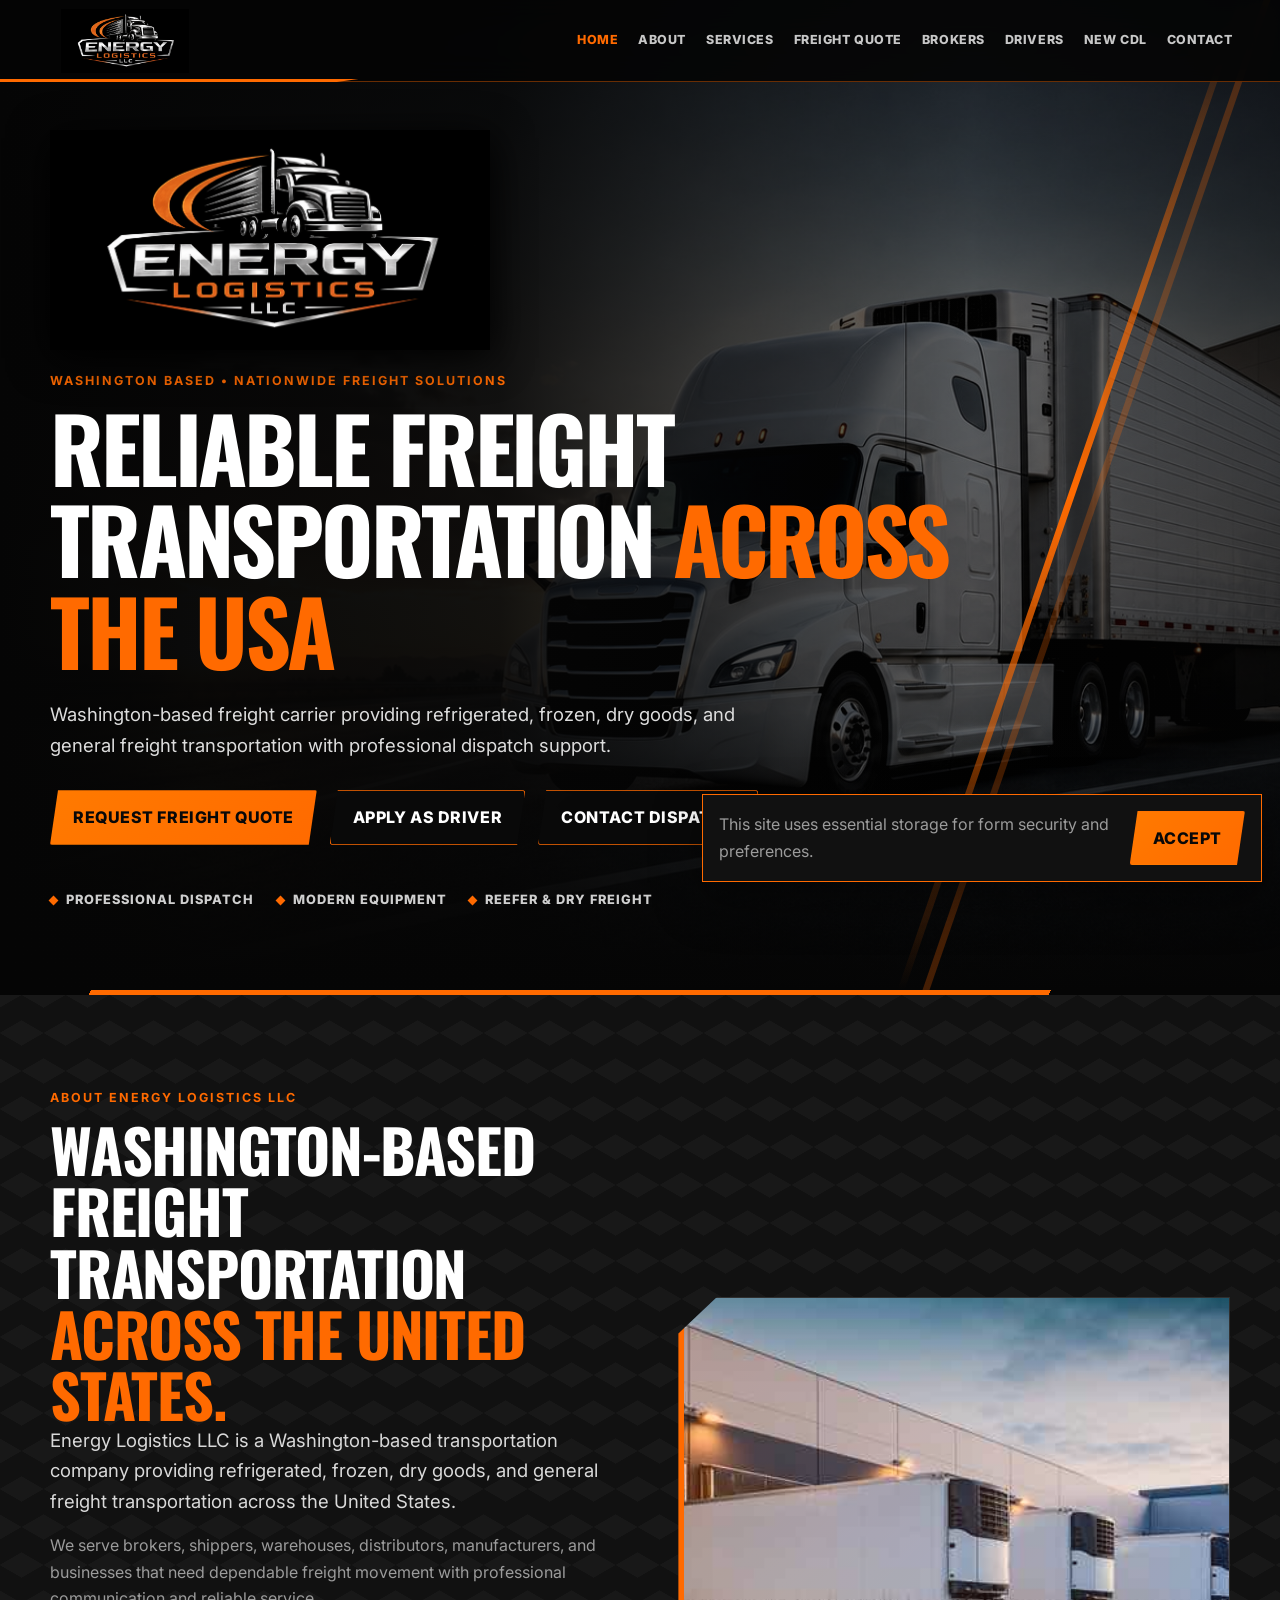
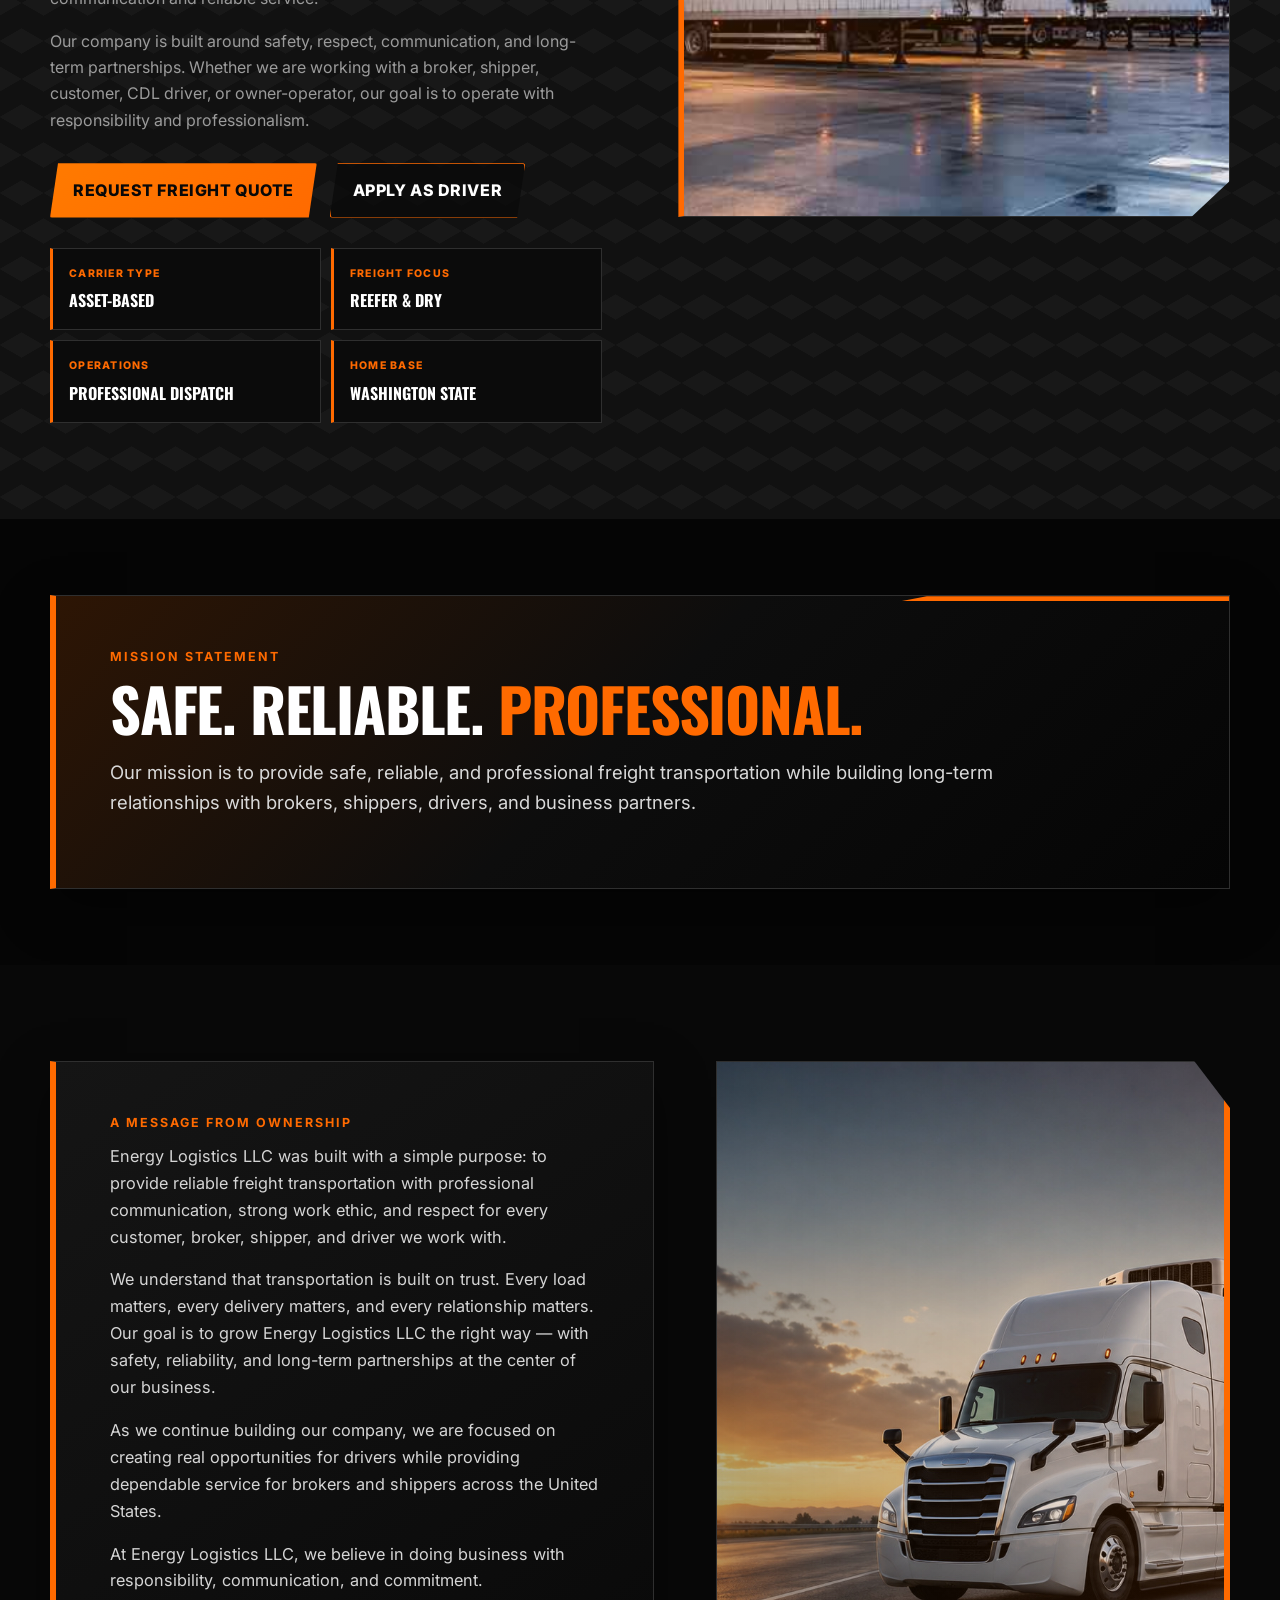
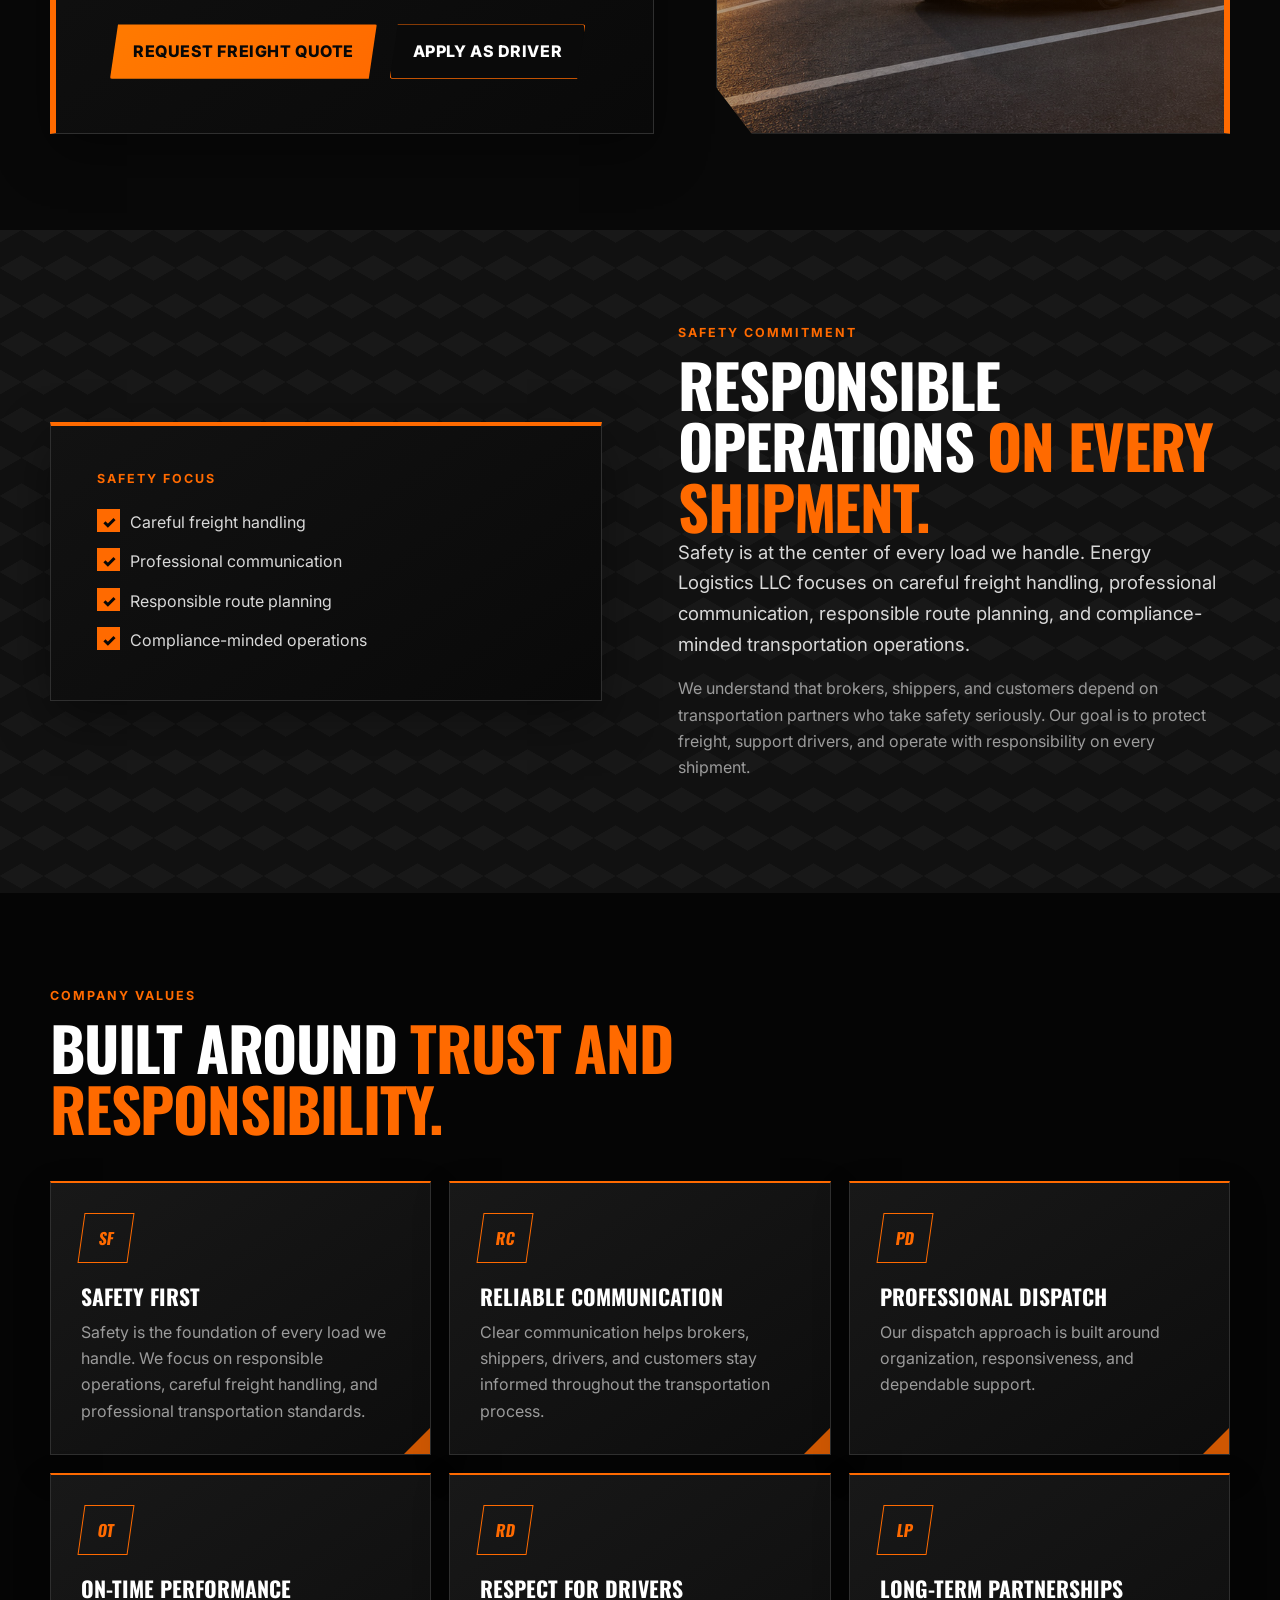
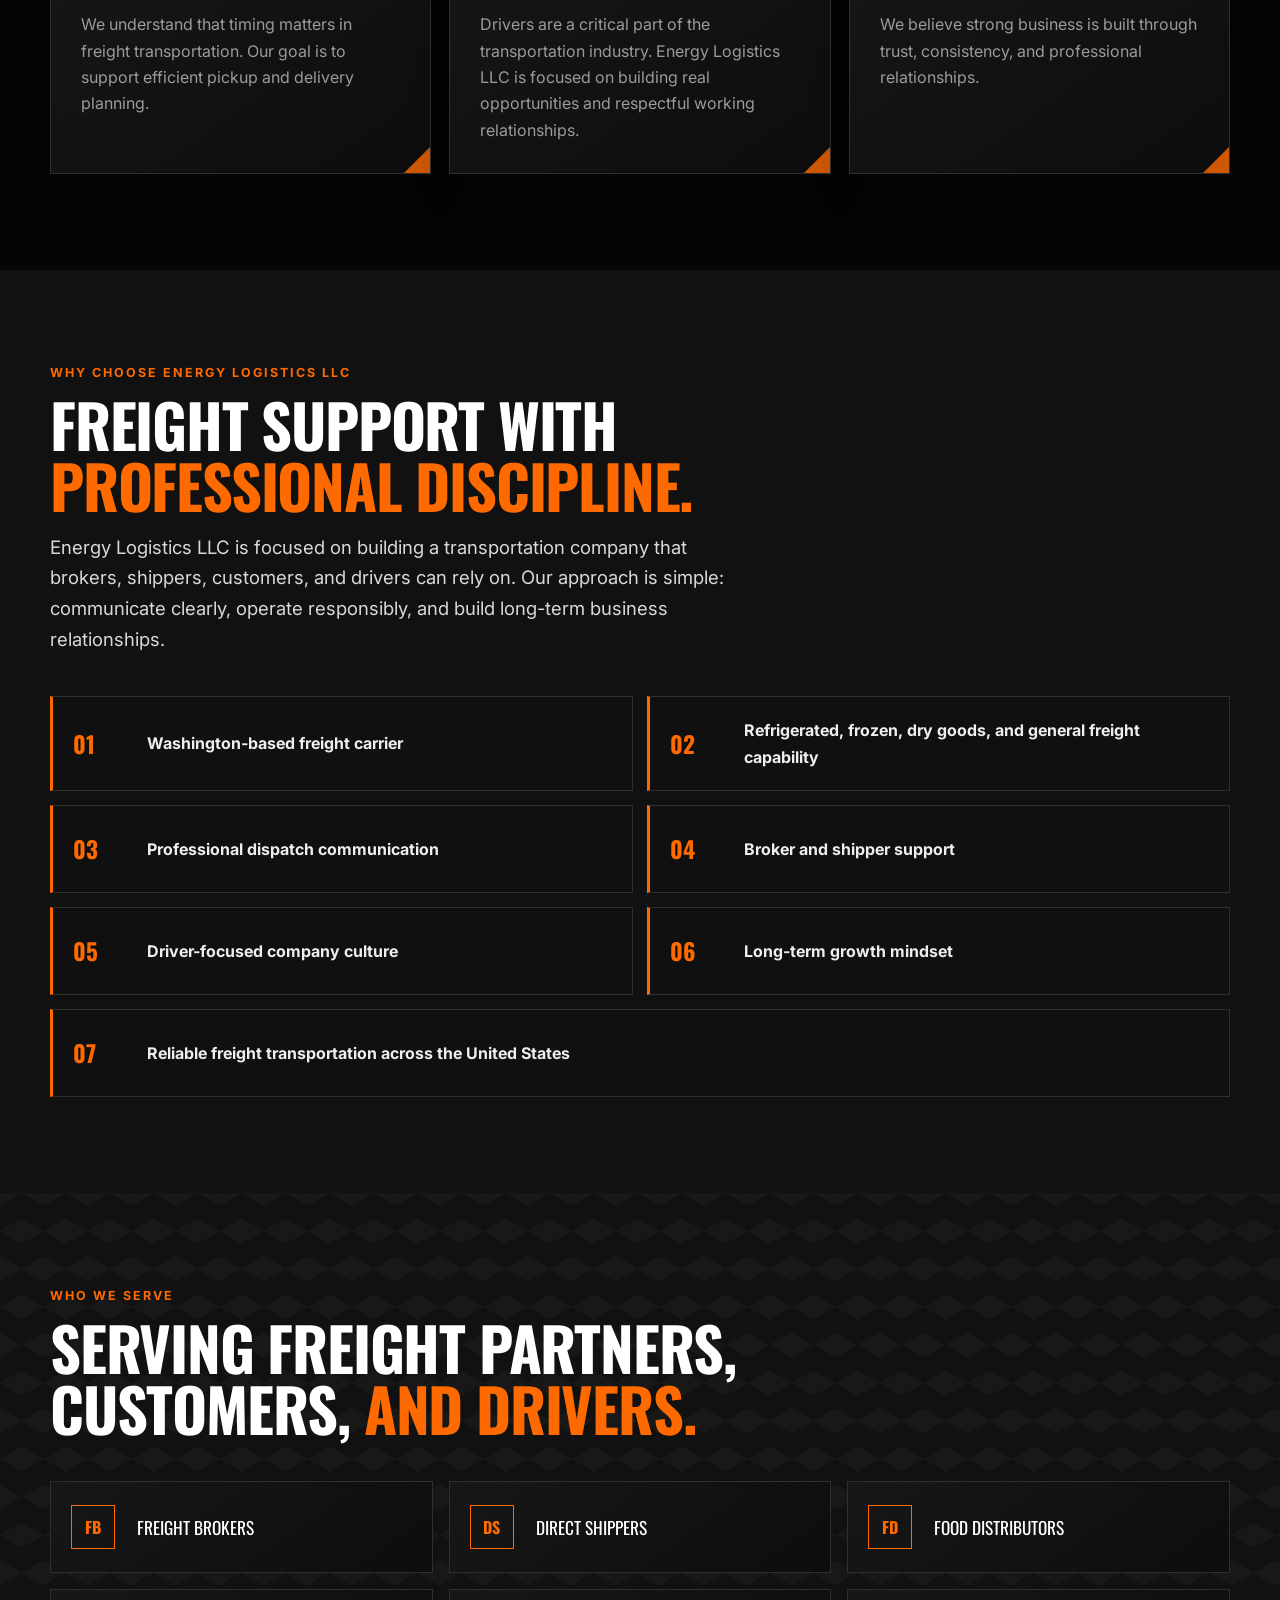
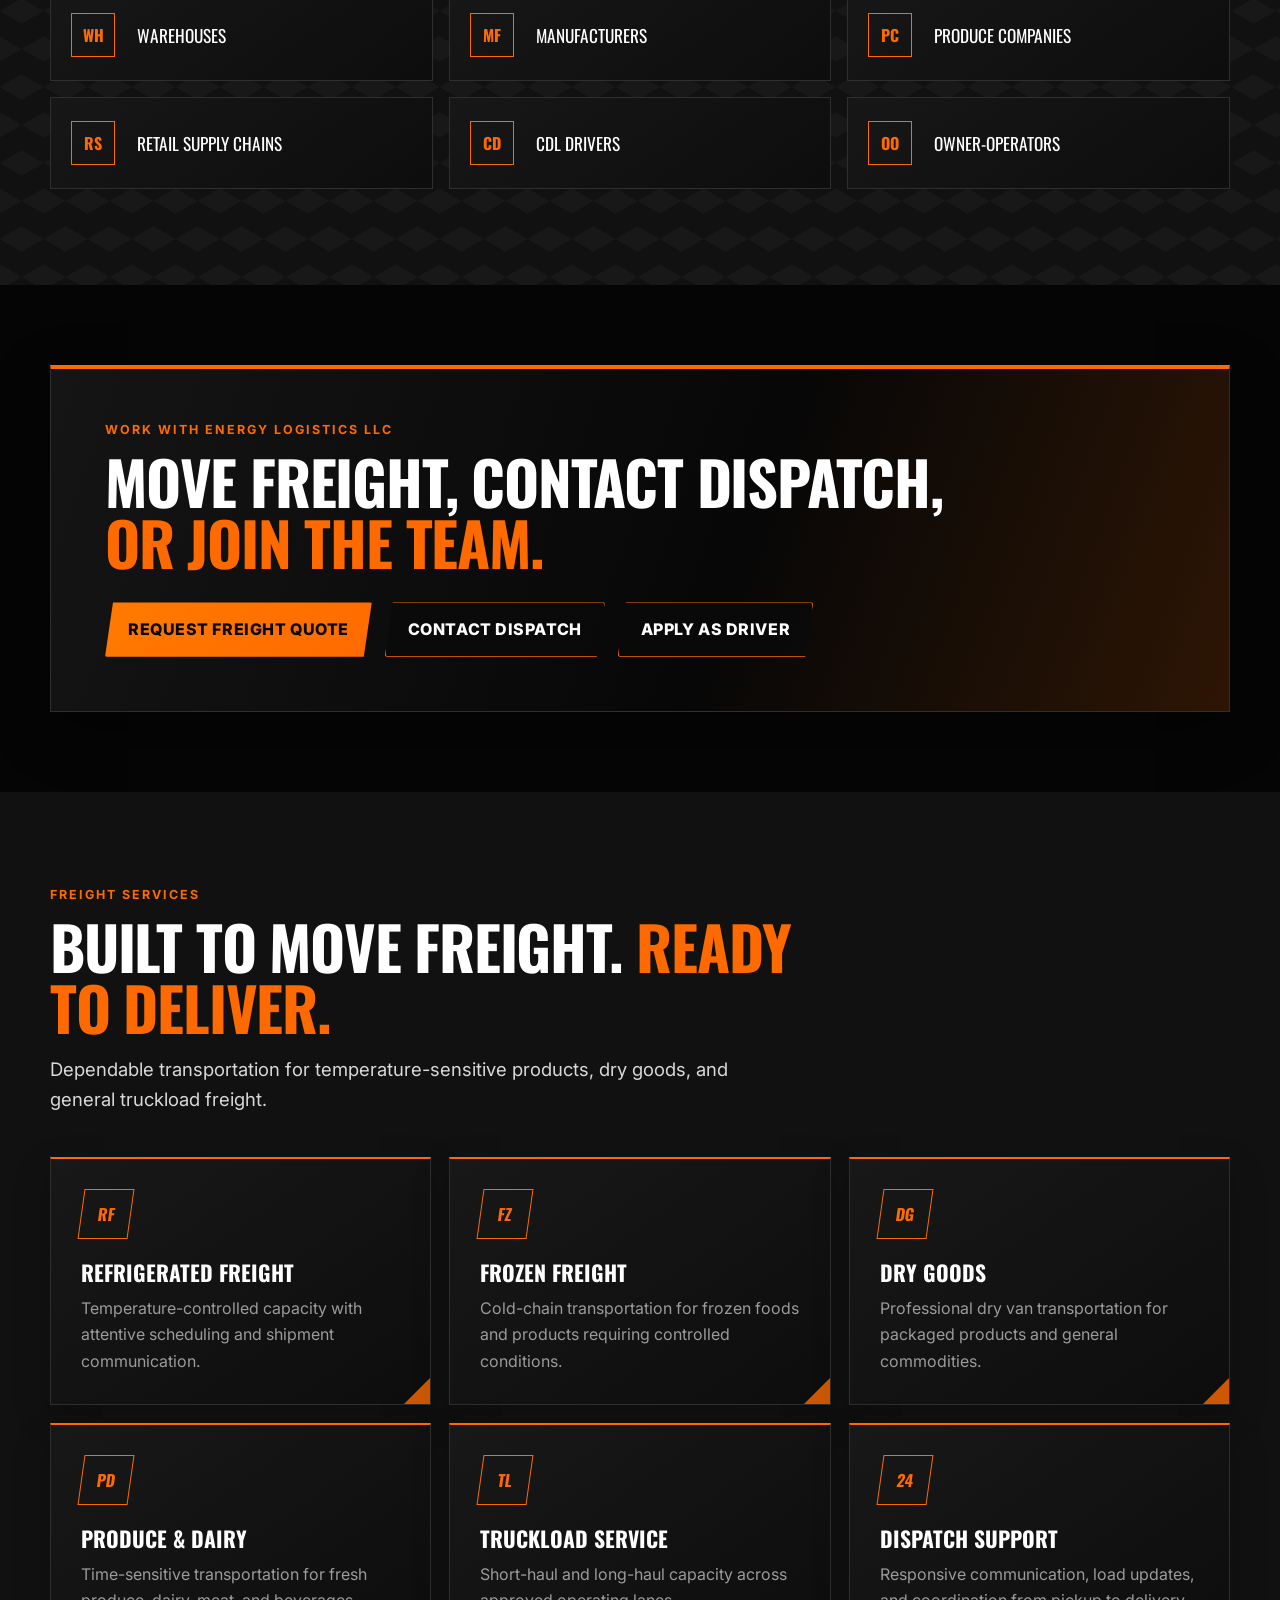
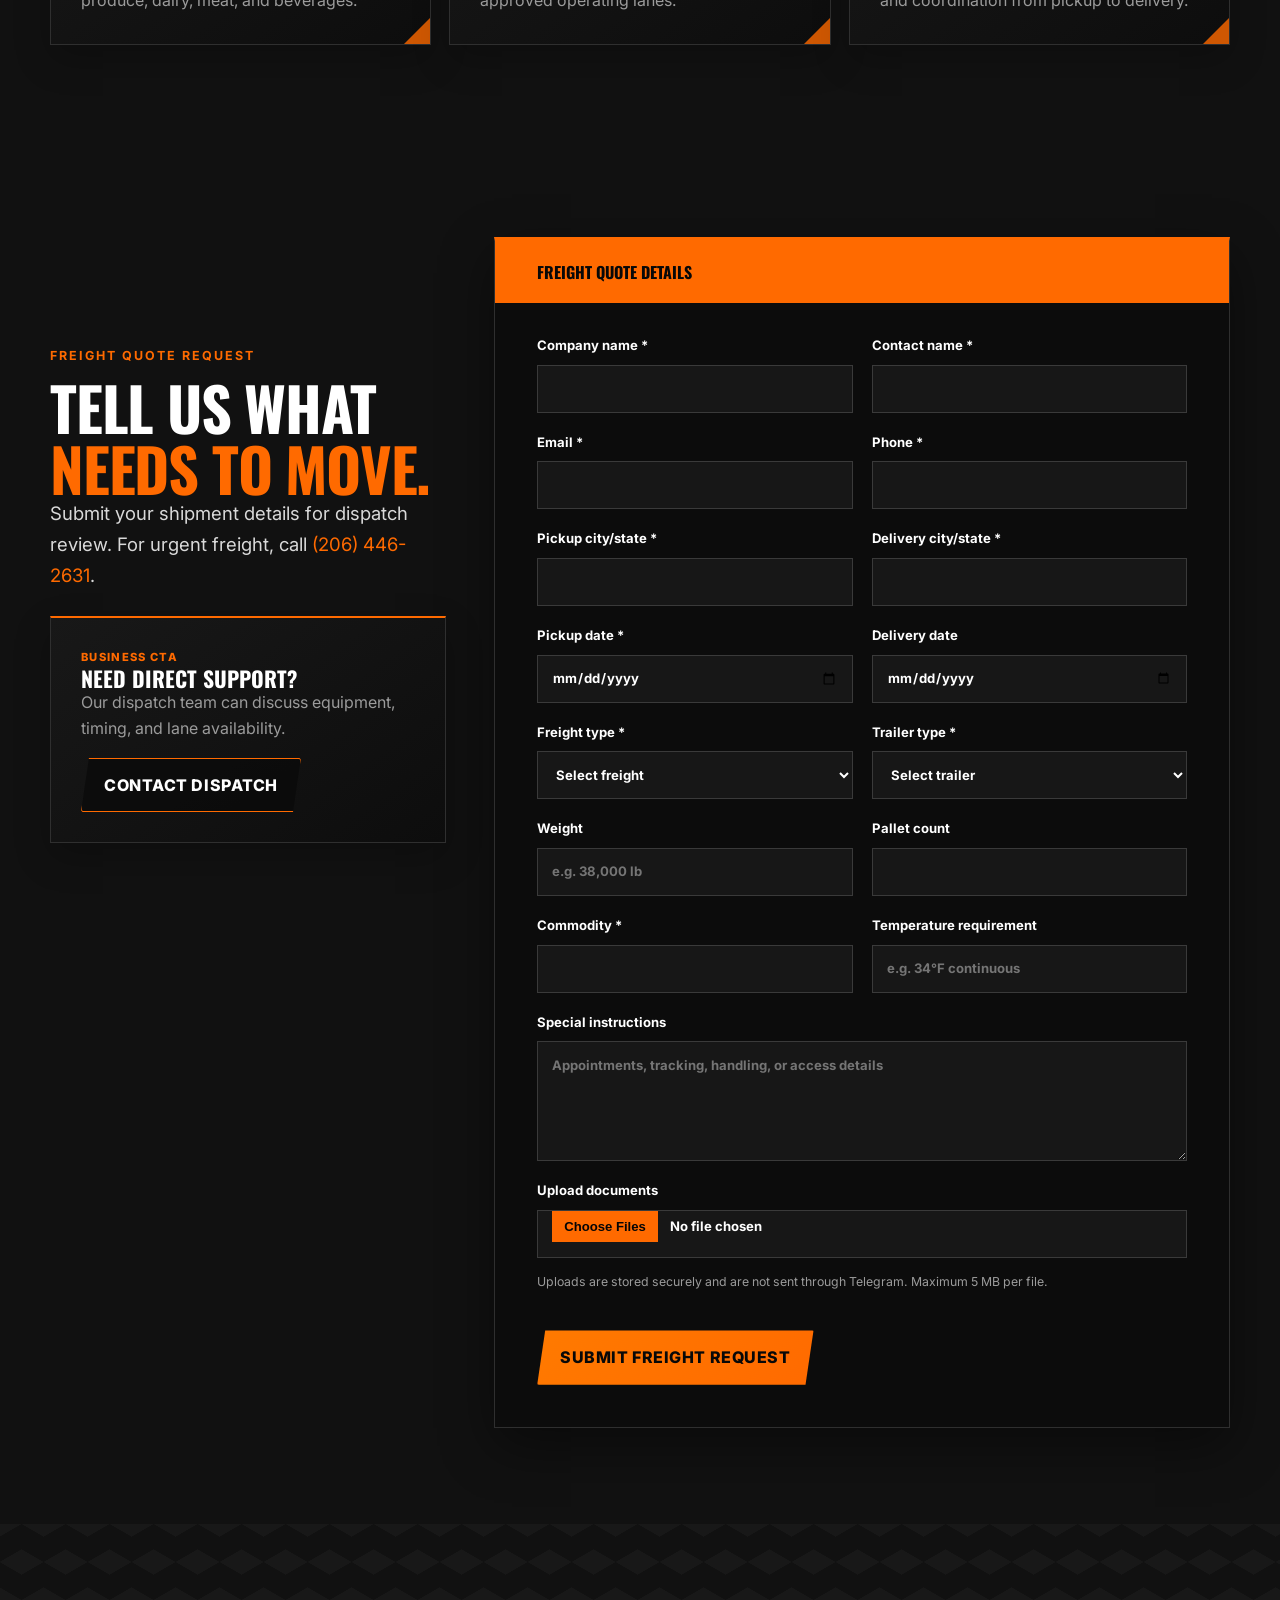
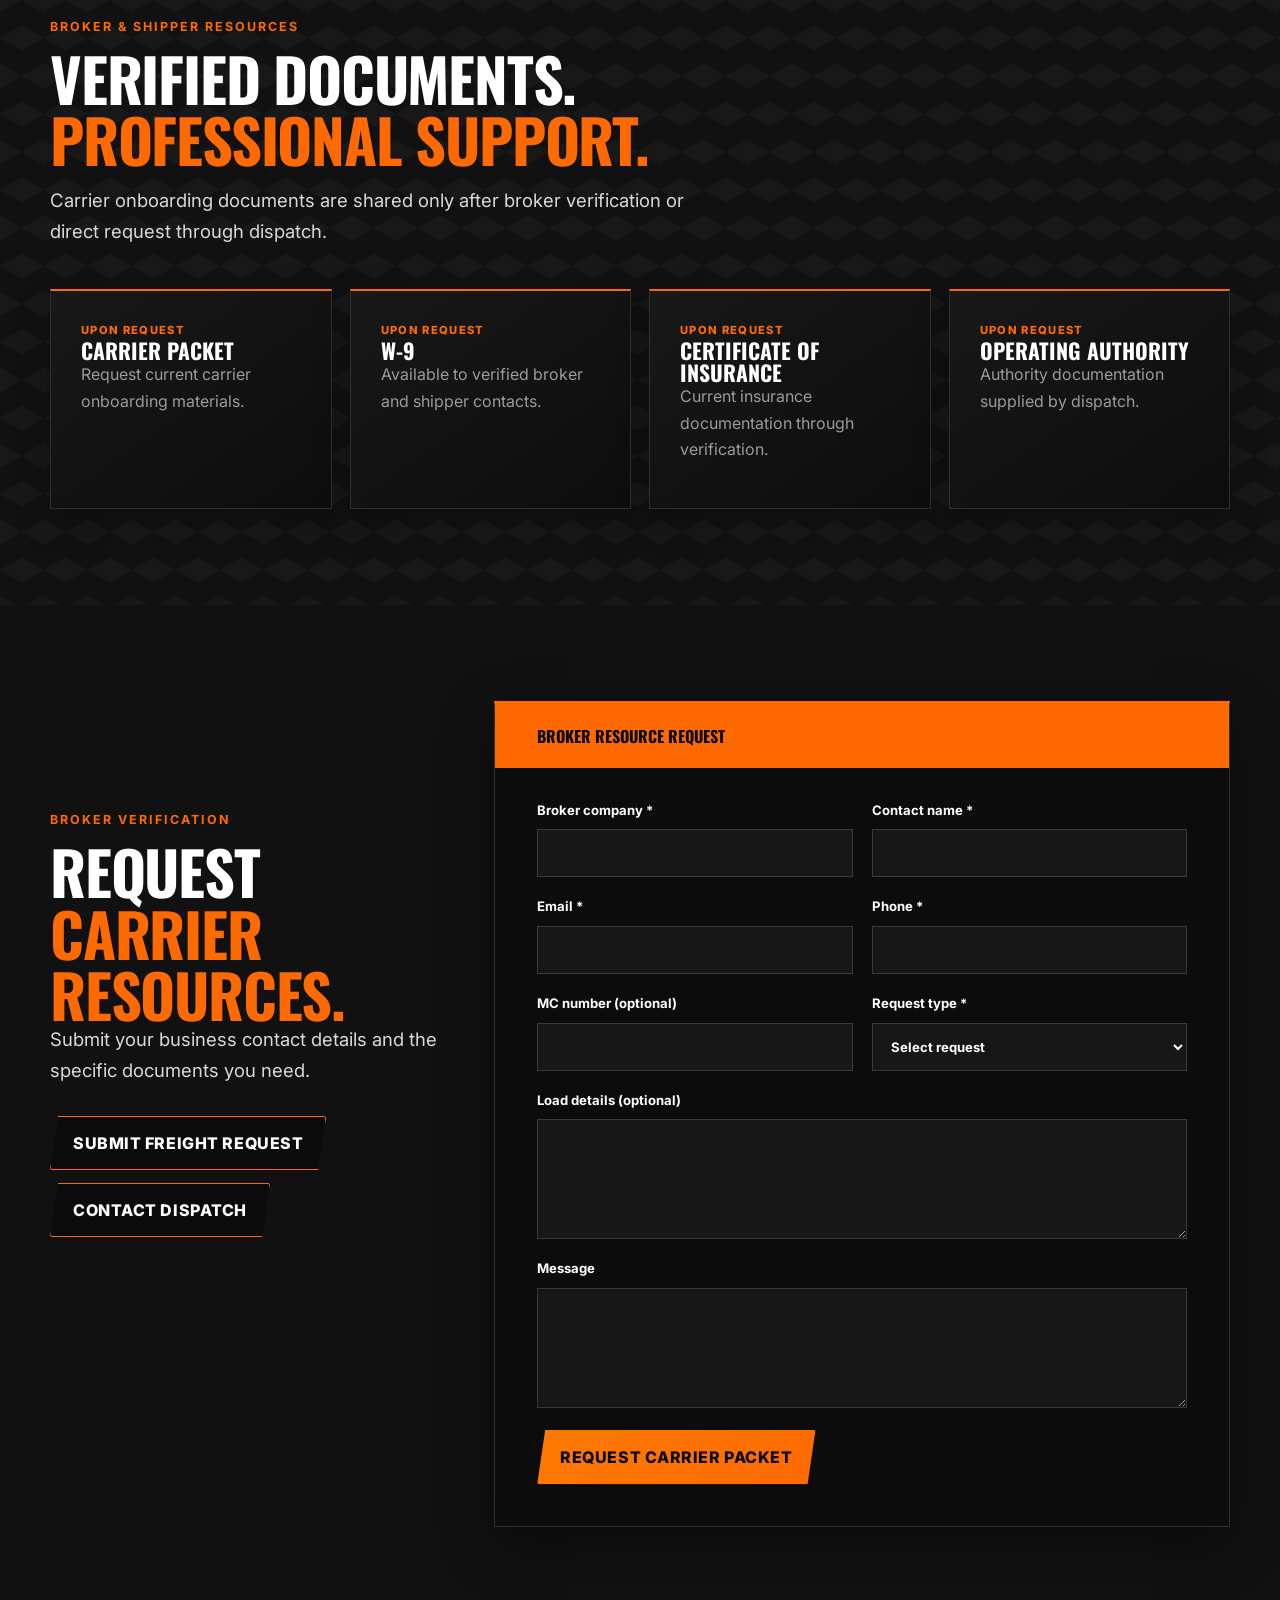
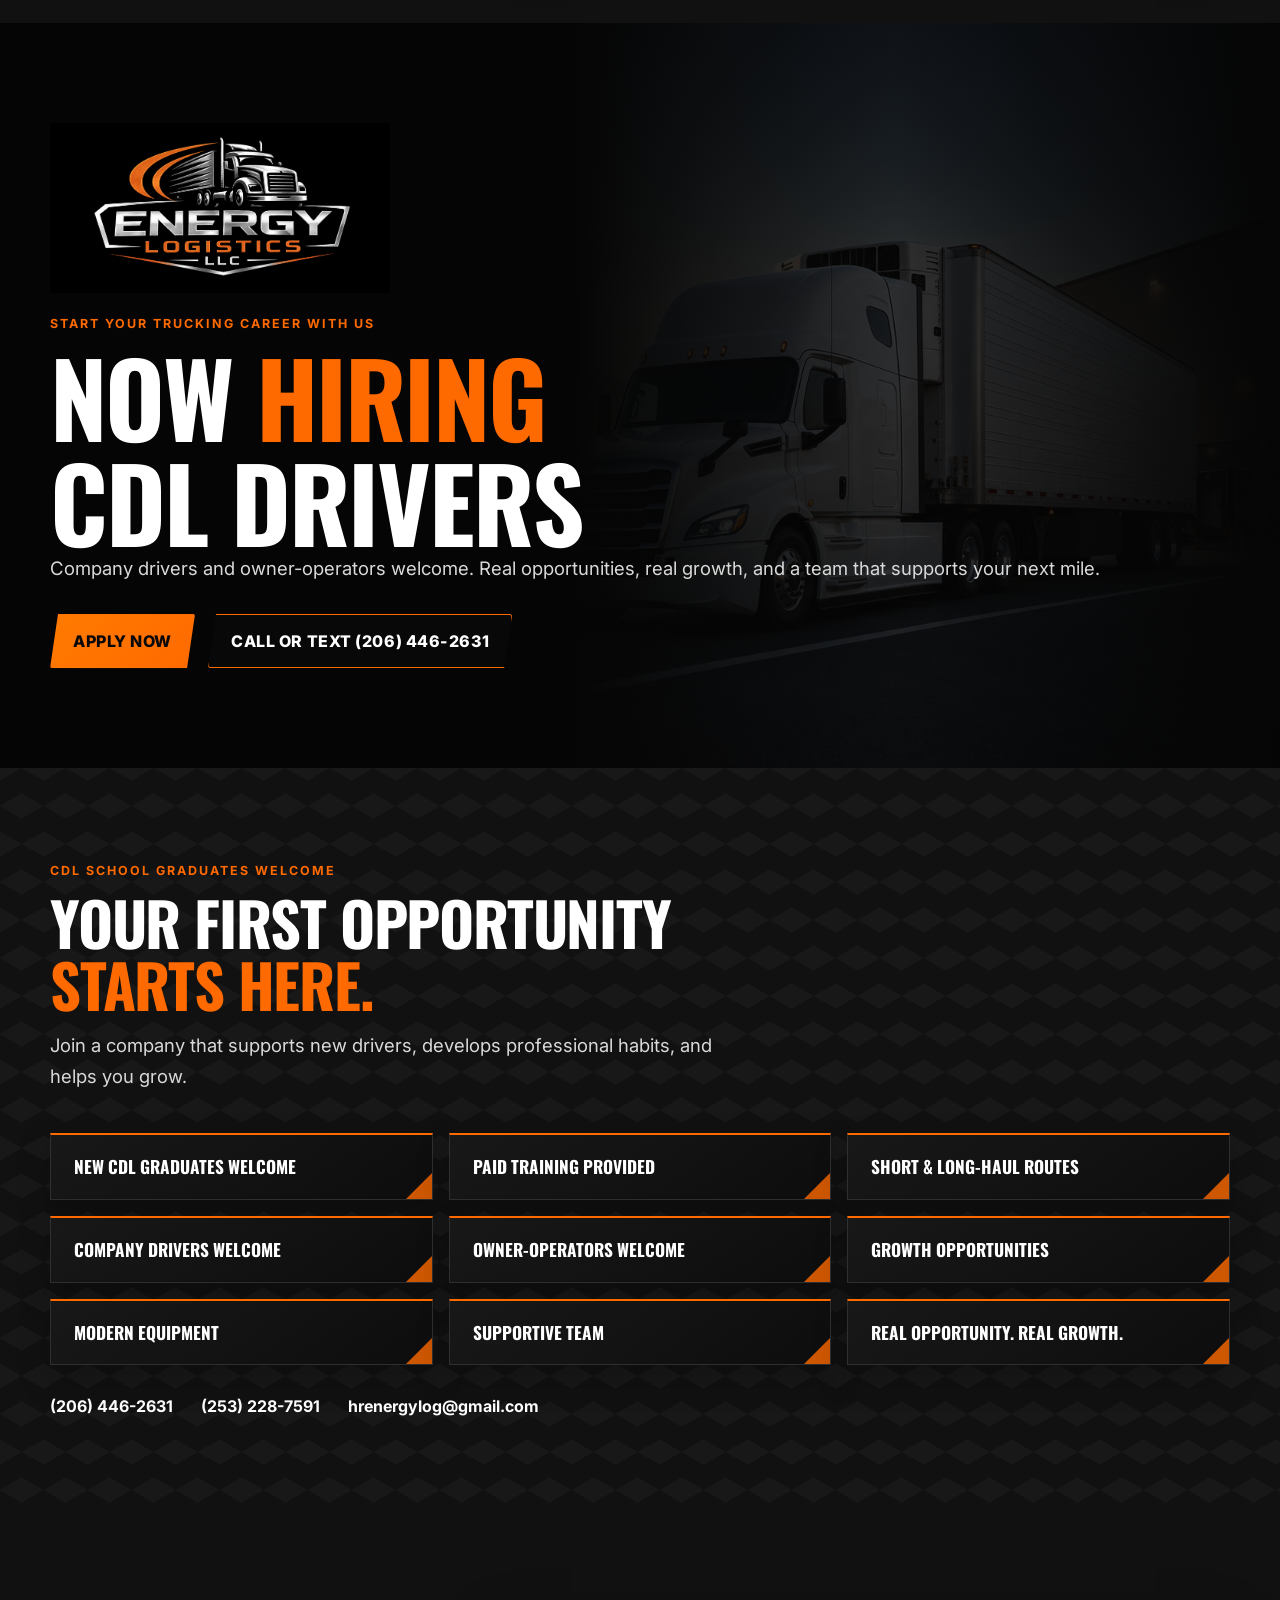
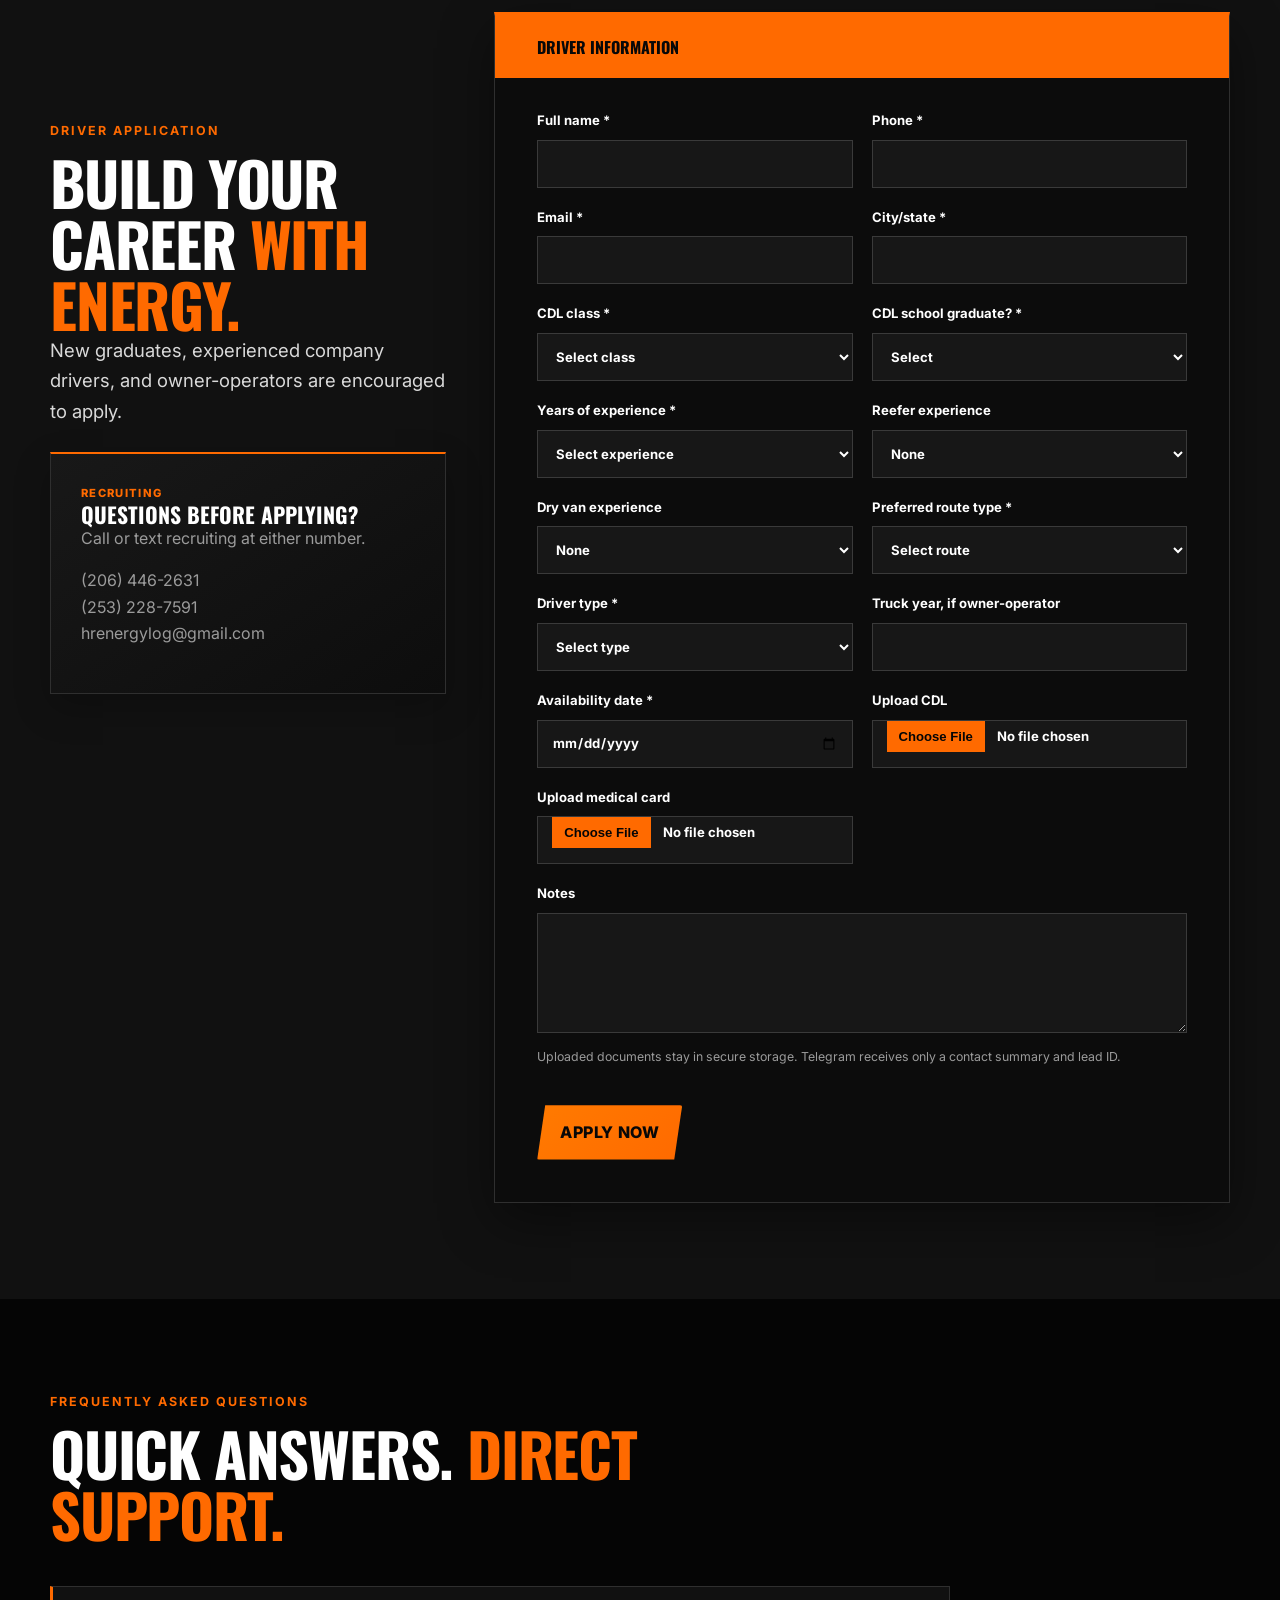
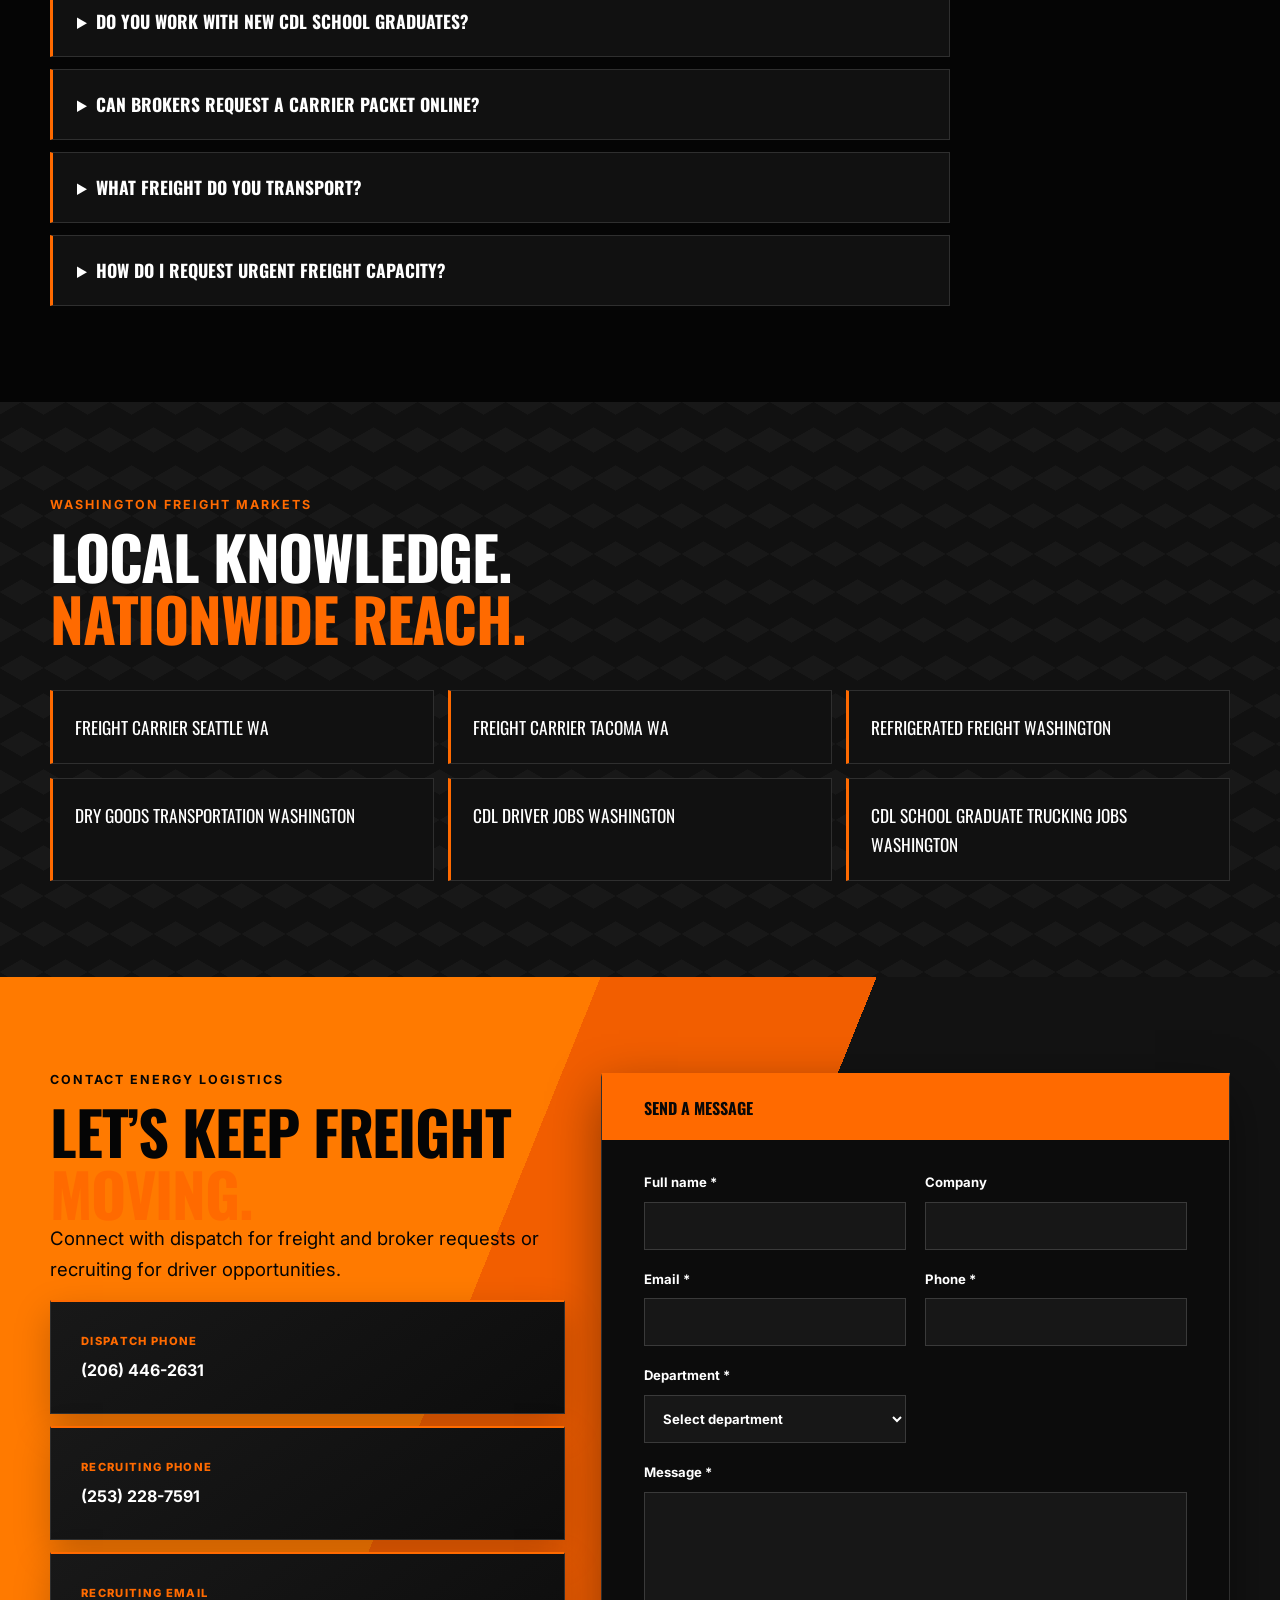
==== commit 2007fae4: "Complete Energy Logistics LLC website update with branding, forms, Telegram routing, credibility sec" ====
--- a/index.html
+++ b/index.html
@@ -3,470 +3,345 @@
 <head>
   <meta charset="UTF-8">
   <meta name="viewport" content="width=device-width, initial-scale=1.0">
-  <meta name="description" content="Energy Logistics LLC is an asset-based motor carrier based in Black Diamond, Washington, specializing in refrigerated freight across the lower 48 states except New York.">
-  <title>Energy Logistics LLC | Refrigerated Freight Carrier</title>
+  <meta name="description" content="Energy Logistics LLC provides refrigerated, frozen, dry goods, and general freight transportation across the USA with professional dispatch support.">
+  <meta name="theme-color" content="#050505">
+  <meta property="og:title" content="Energy Logistics LLC | Freight Transportation Across the USA">
+  <meta property="og:description" content="Washington-based freight carrier for refrigerated, frozen, dry goods, and general freight.">
+  <meta property="og:image" content="/assets/energy-logistics-logo.png">
+  <title>Energy Logistics LLC | Freight Transportation Across the USA</title>
+  <script>
+    document.write('<base href="' + (location.pathname.indexOf('/websiteforenergylog/') === 0 ? '/websiteforenergylog/' : '/') + '">');
+  </script>
+  <link rel="icon" href="assets/energy-logistics-logo.png" type="image/png">
   <link rel="stylesheet" href="styles.css">
 </head>
 <body>
   <header class="site-header" data-header>
     <a class="brand" href="#home" aria-label="Energy Logistics LLC home">
-      <span class="brand-mark">EL</span>
-      <span>
-        <strong>Energy Logistics LLC</strong>
-        <small>Asset-Based Motor Carrier</small>
-      </span>
+      <img class="brand-logo" src="assets/energy-logistics-logo.png" alt="Energy Logistics LLC">
     </a>
-    <button class="nav-toggle" type="button" aria-label="Open navigation" aria-expanded="false" data-nav-toggle>
-      <span></span>
-      <span></span>
-      <span></span>
-    </button>
-    <nav class="site-nav" data-nav>
+    <button class="nav-toggle" type="button" aria-label="Open navigation" aria-expanded="false" data-nav-toggle><span></span><span></span><span></span></button>
+    <nav class="site-nav" data-nav aria-label="Primary navigation">
       <a class="active" href="#home">Home</a>
+      <a href="#about">About</a>
       <a href="#services">Services</a>
+      <a href="#freight-request">Freight Quote</a>
+      <a href="#broker-resources">Brokers</a>
       <a href="#drivers">Drivers</a>
-      <a href="#owner-operators">Owner Operators</a>
-      <a href="#about">About Us</a>
+      <a href="#graduates">New CDL</a>
       <a href="#contact">Contact</a>
     </nav>
   </header>
 
   <main>
     <section class="hero" id="home">
-      <div class="hero-media" role="img" aria-label="Freight trucks at a logistics terminal"></div>
+      <div class="hero-media" role="img" aria-label="Energy Logistics refrigerated truck on the road"></div>
       <div class="hero-overlay"></div>
       <div class="container hero-content">
-        <p class="eyebrow">Refrigerated Freight | Lower 48 States | Except New York</p>
-        <h1>Driven by Reliability. Powered by Opportunity.</h1>
-        <p>Energy Logistics LLC is an asset-based motor carrier based in Black Diamond, Washington, serving direct shippers, freight brokers, CDL drivers, and owner operators with professional refrigerated transportation.</p>
+        <img class="hero-logo" src="assets/energy-logistics-logo.png" alt="Energy Logistics LLC logo">
+        <p class="eyebrow">Washington Based • Nationwide Freight Solutions</p>
+        <h1>Reliable Freight Transportation <span class="orange-text">Across the USA</span></h1>
+        <p class="lead">Washington-based freight carrier providing refrigerated, frozen, dry goods, and general freight transportation with professional dispatch support.</p>
         <div class="hero-actions">
-          <a class="btn btn-primary" href="tel:+12064462631">Call +1 (206) 446-2631</a>
-          <a class="btn btn-secondary" href="#freight-request">Request Freight Capacity</a>
-        </div>
-      </div>
-    </section>
-
-    <section class="section compact-section">
-      <div class="container stat-strip" aria-label="Company credentials">
-        <div>
-          <span>USDOT</span>
-          <strong>4194031</strong>
-        </div>
-        <div>
-          <span>MC</span>
-          <strong>1616783</strong>
-        </div>
-        <div>
-          <span>Carrier Type</span>
-          <strong>Asset-Based</strong>
-        </div>
-        <div>
-          <span>Based In</span>
-          <strong>Black Diamond, WA</strong>
-        </div>
-      </div>
-    </section>
-
-    <section class="section trust-section">
-      <div class="container trust-badges" aria-label="Energy Logistics trust badges">
-        <div>
-          <span>Carrier Status</span>
-          <strong>Asset Based Carrier</strong>
-        </div>
-        <div>
-          <span>Freight Focus</span>
-          <strong>Reefer Expertise</strong>
-        </div>
-        <div>
-          <span>Visibility</span>
-          <strong>Tracking Support</strong>
-        </div>
-        <div>
-          <span>Dispatch</span>
-          <strong>24/7 Communication</strong>
-        </div>
-      </div>
-    </section>
-
-    <section class="section" id="services">
-      <div class="container">
-        <div class="section-heading">
-          <p class="eyebrow">Services</p>
-          <h2>Temperature-controlled transportation for freight that cannot wait.</h2>
-          <p>We specialize in refrigerated freight across the lower 48 states, excluding New York.</p>
-        </div>
-        <div class="service-grid">
-          <article class="service-card">
-            <span class="icon-box">RF</span>
-            <h3>Refrigerated Freight</h3>
-            <p>Reliable reefer capacity for temperature-sensitive shipments.</p>
-          </article>
-          <article class="service-card">
-            <span class="icon-box">FF</span>
-            <h3>Frozen Food</h3>
-            <p>Cold-chain transportation for frozen products that require careful handling.</p>
-          </article>
-          <article class="service-card">
-            <span class="icon-box">DY</span>
-            <h3>Dairy</h3>
-            <p>Professional movement of dairy products with dependable scheduling.</p>
-          </article>
-          <article class="service-card">
-            <span class="icon-box">MT</span>
-            <h3>Meat</h3>
-            <p>Temperature-controlled freight service for meat and protein shipments.</p>
-          </article>
-          <article class="service-card">
-            <span class="icon-box">PR</span>
-            <h3>Produce</h3>
-            <p>Fresh produce transportation focused on timing and product condition.</p>
-          </article>
-          <article class="service-card">
-            <span class="icon-box">BV</span>
-            <h3>Beverages</h3>
-            <p>Freight solutions for beverage loads across approved operating lanes.</p>
-          </article>
-        </div>
-      </div>
-    </section>
-
-    <section class="section band" id="why">
+          <a class="btn btn-primary" href="#freight-request">Request Freight Quote</a>
+          <a class="btn btn-secondary" href="#driver-application">Apply as Driver</a>
+          <a class="btn btn-secondary" href="tel:+12064462631">Contact Dispatch</a>
+        </div>
+        <div class="hero-proof"><span>Professional Dispatch</span><span>Modern Equipment</span><span>Reefer &amp; Dry Freight</span></div>
+      </div>
+    </section>
+
+    <div class="orange-divider" aria-hidden="true"></div>
+    <section class="section section-honeycomb" id="about">
       <div class="container split">
         <div>
-          <p class="eyebrow">Why Choose Energy Logistics</p>
-          <h2>A premium carrier experience for every audience we serve.</h2>
-          <p class="lead">Direct shippers need accountability. Freight brokers need updates they can trust. Drivers need opportunity and support. Energy Logistics LLC is built to serve all three with disciplined operations and modern communication.</p>
-        </div>
-        <div class="feature-list">
-          <div>
-            <h3>For Direct Shippers</h3>
-            <p>Asset-based capacity for refrigerated freight, clear communication, and professional handling from pickup to delivery.</p>
+          <p class="eyebrow">About Energy Logistics LLC</p>
+          <h2>Washington-Based Freight Transportation <span class="orange-text">Across the United States.</span></h2>
+          <p class="lead">Energy Logistics LLC is a Washington-based transportation company providing refrigerated, frozen, dry goods, and general freight transportation across the United States.</p>
+          <p>We serve brokers, shippers, warehouses, distributors, manufacturers, and businesses that need dependable freight movement with professional communication and reliable service.</p>
+          <p>Our company is built around safety, respect, communication, and long-term partnerships. Whether we are working with a broker, shipper, customer, CDL driver, or owner-operator, our goal is to operate with responsibility and professionalism.</p>
+          <div class="section-actions"><a class="btn btn-primary" href="#freight-request">Request Freight Quote</a><a class="btn btn-secondary" href="#driver-application">Apply as Driver</a></div>
+          <div class="overview-proof" aria-label="Company overview highlights">
+            <div><span>Carrier Type</span><strong>Asset-Based</strong></div>
+            <div><span>Freight Focus</span><strong>Reefer &amp; Dry</strong></div>
+            <div><span>Operations</span><strong>Professional Dispatch</strong></div>
+            <div><span>Home Base</span><strong>Washington State</strong></div>
           </div>
-          <div>
-            <h3>For Freight Brokers</h3>
-            <p>Responsive dispatch support, visible carrier credentials, and reliable updates throughout the load cycle.</p>
-          </div>
-          <div>
-            <h3>For Drivers</h3>
-            <p>Career pathways, paid training, weekly pay, and a team that values safe, professional drivers.</p>
-          </div>
-        </div>
-      </div>
-    </section>
-
-    <section class="section" id="brokers">
+        </div>
+        <div class="image-panel" role="img" aria-label="Refrigerated trailers at a freight facility"></div>
+      </div>
+    </section>
+
+    <section class="section section-black mission-section" aria-label="Mission statement">
+      <div class="container mission-card">
+        <p class="eyebrow">Mission Statement</p>
+        <h2>Safe. Reliable. <span class="orange-text">Professional.</span></h2>
+        <p class="lead">Our mission is to provide safe, reliable, and professional freight transportation while building long-term relationships with brokers, shippers, drivers, and business partners.</p>
+      </div>
+    </section>
+
+    <section class="section section-dark ownership-section" aria-label="A message from ownership">
+      <div class="container ownership-grid">
+        <article class="ownership-card">
+          <p class="eyebrow">A Message from Ownership</p>
+          <p>Energy Logistics LLC was built with a simple purpose: to provide reliable freight transportation with professional communication, strong work ethic, and respect for every customer, broker, shipper, and driver we work with.</p>
+          <p>We understand that transportation is built on trust. Every load matters, every delivery matters, and every relationship matters. Our goal is to grow Energy Logistics LLC the right way &mdash; with safety, reliability, and long-term partnerships at the center of our business.</p>
+          <p>As we continue building our company, we are focused on creating real opportunities for drivers while providing dependable service for brokers and shippers across the United States.</p>
+          <p>At Energy Logistics LLC, we believe in doing business with responsibility, communication, and commitment.</p>
+          <div class="section-actions"><a class="btn btn-primary" href="#freight-request">Request Freight Quote</a><a class="btn btn-secondary" href="#driver-application">Apply as Driver</a></div>
+        </article>
+        <div class="ownership-image" role="img" aria-label="Energy Logistics truck moving freight"></div>
+      </div>
+    </section>
+
+    <section class="section section-honeycomb safety-section" aria-label="Safety commitment">
       <div class="container split reverse">
-        <div class="image-panel"></div>
         <div>
-          <p class="eyebrow">Broker Partnerships</p>
-          <h2>Not a freight broker. A carrier partner you can count on.</h2>
-          <p class="lead">Energy Logistics LLC operates as an asset-based motor carrier. Brokers can work with our dispatch team for refrigerated loads requiring professional communication and dependable coverage.</p>
-          <div class="inline-facts">
-            <span>USDOT 4194031</span>
-            <span>MC 1616783</span>
-          </div>
-          <div class="section-actions">
-            <a class="btn btn-primary" href="#freight-request">Request Freight Capacity</a>
-            <a class="btn btn-link" href="mailto:energylog.dispatch@gmail.com?subject=Broker%20Partnership%20Inquiry">Email Dispatch</a>
-          </div>
-        </div>
-      </div>
-    </section>
-
-    <section class="section broker-choice-section">
-      <div class="container">
-        <div class="section-heading">
-          <p class="eyebrow">Why Brokers Choose Energy Logistics</p>
-          <h2>Carrier reliability with the visibility modern freight teams expect.</h2>
-          <p>Energy Logistics LLC supports brokered refrigerated loads with professional dispatch, recognized visibility platforms, and around-the-clock communication.</p>
-        </div>
-        <div class="broker-grid">
-          <article>
-            <strong>Asset Based Carrier</strong>
-            <p>Real carrier capacity backed by visible USDOT and MC credentials.</p>
-          </article>
-          <article>
-            <strong>Professional Dispatch</strong>
-            <p>Load updates, appointment details, and check calls handled clearly.</p>
-          </article>
-          <article>
-            <strong>Reefer Expertise</strong>
-            <p>Focused service for food, produce, dairy, meat, frozen, and beverage freight.</p>
-          </article>
-          <article>
-            <strong>MacroPoint Support</strong>
-            <p>Technology-enabled shipment visibility for broker operations.</p>
-          </article>
-          <article>
-            <strong>Trucker Tools</strong>
-            <p>Compatible tracking support for modern freight teams.</p>
-          </article>
-          <article>
-            <strong>Project44 Support</strong>
-            <p>Visibility support for brokers and enterprise logistics partners.</p>
-          </article>
-          <article>
-            <strong>FourKites Support</strong>
-            <p>Tracking support for freight programs that require digital visibility.</p>
-          </article>
-          <article>
-            <strong>24/7 Dispatch</strong>
-            <p>Dispatch support when refrigerated freight details need attention.</p>
-          </article>
-        </div>
-      </div>
-    </section>
-
-    <section class="section cta-section">
+          <p class="eyebrow">Safety Commitment</p>
+          <h2>Responsible Operations <span class="orange-text">On Every Shipment.</span></h2>
+          <p class="lead">Safety is at the center of every load we handle. Energy Logistics LLC focuses on careful freight handling, professional communication, responsible route planning, and compliance-minded transportation operations.</p>
+          <p>We understand that brokers, shippers, and customers depend on transportation partners who take safety seriously. Our goal is to protect freight, support drivers, and operate with responsibility on every shipment.</p>
+        </div>
+        <div class="safety-panel">
+          <span>Safety Focus</span>
+          <ul class="check-list">
+            <li>Careful freight handling</li>
+            <li>Professional communication</li>
+            <li>Responsible route planning</li>
+            <li>Compliance-minded operations</li>
+          </ul>
+        </div>
+      </div>
+    </section>
+
+    <section class="section section-black" aria-label="Company values">
+      <div class="container">
+        <div class="section-heading"><p class="eyebrow">Company Values</p><h2>Built Around <span class="orange-text">Trust and Responsibility.</span></h2></div>
+        <div class="card-grid three">
+          <article class="value-card"><span class="icon-box">SF</span><h3>Safety First</h3><p>Safety is the foundation of every load we handle. We focus on responsible operations, careful freight handling, and professional transportation standards.</p></article>
+          <article class="value-card"><span class="icon-box">RC</span><h3>Reliable Communication</h3><p>Clear communication helps brokers, shippers, drivers, and customers stay informed throughout the transportation process.</p></article>
+          <article class="value-card"><span class="icon-box">PD</span><h3>Professional Dispatch</h3><p>Our dispatch approach is built around organization, responsiveness, and dependable support.</p></article>
+          <article class="value-card"><span class="icon-box">OT</span><h3>On-Time Performance</h3><p>We understand that timing matters in freight transportation. Our goal is to support efficient pickup and delivery planning.</p></article>
+          <article class="value-card"><span class="icon-box">RD</span><h3>Respect for Drivers</h3><p>Drivers are a critical part of the transportation industry. Energy Logistics LLC is focused on building real opportunities and respectful working relationships.</p></article>
+          <article class="value-card"><span class="icon-box">LP</span><h3>Long-Term Partnerships</h3><p>We believe strong business is built through trust, consistency, and professional relationships.</p></article>
+        </div>
+      </div>
+    </section>
+
+    <section class="section section-dark" aria-label="Why choose Energy Logistics LLC">
+      <div class="container">
+        <div class="section-heading"><p class="eyebrow">Why Choose Energy Logistics LLC</p><h2>Freight Support With <span class="orange-text">Professional Discipline.</span></h2><p class="lead">Energy Logistics LLC is focused on building a transportation company that brokers, shippers, customers, and drivers can rely on. Our approach is simple: communicate clearly, operate responsibly, and build long-term business relationships.</p></div>
+        <div class="why-list">
+          <article><span>01</span><p>Washington-based freight carrier</p></article>
+          <article><span>02</span><p>Refrigerated, frozen, dry goods, and general freight capability</p></article>
+          <article><span>03</span><p>Professional dispatch communication</p></article>
+          <article><span>04</span><p>Broker and shipper support</p></article>
+          <article><span>05</span><p>Driver-focused company culture</p></article>
+          <article><span>06</span><p>Long-term growth mindset</p></article>
+          <article><span>07</span><p>Reliable freight transportation across the United States</p></article>
+        </div>
+      </div>
+    </section>
+
+    <section class="section section-honeycomb" aria-label="Who we serve">
+      <div class="container">
+        <div class="section-heading"><p class="eyebrow">Who We Serve</p><h2>Serving Freight Partners, Customers, <span class="orange-text">and Drivers.</span></h2></div>
+        <div class="serve-grid">
+          <article><span>FB</span><p>Freight brokers</p></article>
+          <article><span>DS</span><p>Direct shippers</p></article>
+          <article><span>FD</span><p>Food distributors</p></article>
+          <article><span>WH</span><p>Warehouses</p></article>
+          <article><span>MF</span><p>Manufacturers</p></article>
+          <article><span>PC</span><p>Produce companies</p></article>
+          <article><span>RS</span><p>Retail supply chains</p></article>
+          <article><span>CD</span><p>CDL drivers</p></article>
+          <article><span>OO</span><p>Owner-operators</p></article>
+        </div>
+      </div>
+    </section>
+
+    <section class="section section-black about-cta" aria-label="Energy Logistics call to action">
       <div class="container cta-panel">
-        <div>
-          <p class="eyebrow">Ready for Your Next Load</p>
-          <h2>Move refrigerated freight with a carrier built for responsive execution.</h2>
-          <p>Send a freight request, contact dispatch, or call the team directly.</p>
-        </div>
-        <div class="contact-actions">
-          <a class="btn btn-primary" href="#freight-request">Request Capacity</a>
-          <a class="btn btn-link" href="tel:+12064462631">Call Dispatch</a>
-        </div>
-      </div>
-    </section>
-
-    <section class="section band lead-form-section" id="freight-request">
+        <p class="eyebrow">Work With Energy Logistics LLC</p>
+        <h2>Move Freight, Contact Dispatch, <span class="orange-text">or Join the Team.</span></h2>
+        <div class="section-actions"><a class="btn btn-primary" href="#freight-request">Request Freight Quote</a><a class="btn btn-secondary" href="#contact">Contact Dispatch</a><a class="btn btn-secondary" href="#driver-application">Apply as Driver</a></div>
+      </div>
+    </section>
+
+    <section class="section section-dark" id="services">
+      <div class="container">
+        <div class="section-heading"><p class="eyebrow">Freight Services</p><h2>Built to Move Freight. <span class="orange-text">Ready to Deliver.</span></h2><p class="lead">Dependable transportation for temperature-sensitive products, dry goods, and general truckload freight.</p></div>
+        <div class="card-grid three">
+          <article class="service-card"><span class="icon-box">RF</span><h3>Refrigerated Freight</h3><p>Temperature-controlled capacity with attentive scheduling and shipment communication.</p></article>
+          <article class="service-card"><span class="icon-box">FZ</span><h3>Frozen Freight</h3><p>Cold-chain transportation for frozen foods and products requiring controlled conditions.</p></article>
+          <article class="service-card"><span class="icon-box">DG</span><h3>Dry Goods</h3><p>Professional dry van transportation for packaged products and general commodities.</p></article>
+          <article class="service-card"><span class="icon-box">PD</span><h3>Produce &amp; Dairy</h3><p>Time-sensitive transportation for fresh produce, dairy, meat, and beverages.</p></article>
+          <article class="service-card"><span class="icon-box">TL</span><h3>Truckload Service</h3><p>Short-haul and long-haul capacity across approved operating lanes.</p></article>
+          <article class="service-card"><span class="icon-box">24</span><h3>Dispatch Support</h3><p>Responsive communication, load updates, and coordination from pickup to delivery.</p></article>
+        </div>
+      </div>
+    </section>
+
+    <section class="section section-dark" id="freight-request">
       <div class="container form-shell">
         <div class="form-copy">
-          <p class="eyebrow">Broker Freight Request</p>
-          <h2>Request refrigerated capacity.</h2>
-          <p class="lead">Send pickup, delivery, equipment, and commodity details to dispatch. Required fields are marked with an asterisk.</p>
-        </div>
-        <form class="lead-form" data-lead-form data-form-destination="dispatch" data-integrations="telegram,gmail,google-sheets" novalidate>
-          <input type="hidden" name="formType" value="Broker Freight Request">
+          <p class="eyebrow">Freight Quote Request</p>
+          <h2>Tell Us What <span class="orange-text">Needs to Move.</span></h2>
+          <p class="lead">Submit your shipment details for dispatch review. For urgent freight, call <a class="orange-text" href="tel:+12064462631">(206) 446-2631</a>.</p>
+          <div class="resource-card"><span>Business CTA</span><h3>Need Direct Support?</h3><p>Our dispatch team can discuss equipment, timing, and lane availability.</p><a class="btn btn-secondary" href="mailto:dispatch@energylog.org">Contact Dispatch</a></div>
+        </div>
+        <form class="lead-form" action="/api/submit-lead.php" method="post" enctype="multipart/form-data" data-lead-form data-form-destination="dispatch" novalidate>
+          <input type="hidden" name="formType" value="Freight Quote">
+          <label class="honeypot" aria-hidden="true">Website<input type="text" name="website" tabindex="-1" autocomplete="off"></label>
+          <div class="form-title">Freight Quote Details</div>
           <div class="form-grid">
-            <label>Company Name *<input type="text" name="companyName" autocomplete="organization" required></label>
-            <label>Contact Name *<input type="text" name="contactName" autocomplete="name" required></label>
-            <label>Email *<input type="email" name="email" autocomplete="email" required></label>
-            <label>Phone *<input type="tel" name="phone" autocomplete="tel" required></label>
-            <label>
-              Freight Type *
-              <select name="freightType" required>
-                <option value="">Select freight type</option>
-                <option>Refrigerated Freight</option>
-                <option>Frozen Food</option>
-                <option>Dairy</option>
-                <option>Meat</option>
-                <option>Produce</option>
-                <option>Beverages</option>
-              </select>
-            </label>
-            <label>Origin *<input type="text" name="origin" required></label>
-            <label>Destination *<input type="text" name="destination" required></label>
-            <label class="full-span">Notes<textarea name="notes" rows="4" placeholder="Pickup date, appointment times, temperature, weight, tracking requirements, or special instructions"></textarea></label>
+            <label>Company name *<input name="companyName" autocomplete="organization" maxlength="120" required></label>
+            <label>Contact name *<input name="contactName" autocomplete="name" maxlength="120" required></label>
+            <label>Email *<input type="email" name="email" autocomplete="email" maxlength="160" required></label>
+            <label>Phone *<input type="tel" name="phone" autocomplete="tel" maxlength="32" required></label>
+            <label>Pickup city/state *<input name="pickupLocation" maxlength="120" required></label>
+            <label>Delivery city/state *<input name="deliveryLocation" maxlength="120" required></label>
+            <label>Pickup date *<input type="date" name="pickupDate" required></label>
+            <label>Delivery date<input type="date" name="deliveryDate"></label>
+            <label>Freight type *<select name="freightType" required><option value="">Select freight</option><option>Refrigerated</option><option>Frozen</option><option>Dry goods</option><option>General freight</option></select></label>
+            <label>Trailer type *<select name="trailerType" required><option value="">Select trailer</option><option>Reefer</option><option>Dry van</option><option>Power only</option><option>Other</option></select></label>
+            <label>Weight<input name="weight" maxlength="40" placeholder="e.g. 38,000 lb"></label>
+            <label>Pallet count<input type="number" name="palletCount" min="0" max="100"></label>
+            <label>Commodity *<input name="commodity" maxlength="120" required></label>
+            <label>Temperature requirement<input name="temperature" maxlength="80" placeholder="e.g. 34°F continuous"></label>
+            <label class="full-span">Special instructions<textarea name="notes" maxlength="1200" placeholder="Appointments, tracking, handling, or access details"></textarea></label>
+            <label class="full-span">Upload documents<input type="file" name="freightDocuments[]" accept=".pdf,.jpg,.jpeg,.png,.doc,.docx" multiple></label>
           </div>
-          <p class="form-error" data-form-error aria-live="polite"></p>
-          <p class="form-success" data-form-success role="status">Thank you. Your freight request is ready for dispatch review. Please also email urgent requests to energylog.dispatch@gmail.com.</p>
+          <p class="form-note">Uploads are stored securely and are not sent through Telegram. Maximum 5 MB per file.</p>
+          <p class="form-error" data-form-error aria-live="polite"></p><p class="form-success" data-form-success role="status">Your freight request was submitted. Dispatch will review the details.</p>
           <button class="btn btn-primary" type="submit">Submit Freight Request</button>
         </form>
       </div>
     </section>
 
-    <section class="section band" id="drivers">
-      <div class="container split">
-        <div>
-          <p class="eyebrow">Driver Careers</p>
-          <h2>Hiring CDL drivers, including new graduates.</h2>
-          <p class="lead">Energy Logistics LLC offers flexible opportunities for motivated drivers who are ready to build a professional career in transportation.</p>
-          <div class="section-actions">
-            <a class="btn btn-primary" href="#driver-application">Apply Online</a>
-            <a class="btn btn-link" href="mailto:hrenergylog@gmail.com?subject=CDL%20Driver%20Career%20Inquiry">Email HR</a>
+    <section class="section section-honeycomb" id="broker-resources">
+      <div class="container">
+        <div class="section-heading"><p class="eyebrow">Broker &amp; Shipper Resources</p><h2>Verified Documents. <span class="orange-text">Professional Support.</span></h2><p class="lead">Carrier onboarding documents are shared only after broker verification or direct request through dispatch.</p></div>
+        <div class="card-grid four">
+          <article class="resource-card"><span>Upon Request</span><h3>Carrier Packet</h3><p>Request current carrier onboarding materials.</p></article>
+          <article class="resource-card"><span>Upon Request</span><h3>W-9</h3><p>Available to verified broker and shipper contacts.</p></article>
+          <article class="resource-card"><span>Upon Request</span><h3>Certificate of Insurance</h3><p>Current insurance documentation through verification.</p></article>
+          <article class="resource-card"><span>Upon Request</span><h3>Operating Authority</h3><p>Authority documentation supplied by dispatch.</p></article>
+        </div>
+      </div>
+    </section>
+
+    <section class="section section-dark" id="broker-request">
+      <div class="container form-shell">
+        <div class="form-copy"><p class="eyebrow">Broker Verification</p><h2>Request <span class="orange-text">Carrier Resources.</span></h2><p class="lead">Submit your business contact details and the specific documents you need.</p><div class="section-actions"><a class="btn btn-secondary" href="#freight-request">Submit Freight Request</a><a class="btn btn-secondary" href="tel:+12064462631">Contact Dispatch</a></div></div>
+        <form class="lead-form" action="/api/submit-lead.php" method="post" data-lead-form data-form-destination="dispatch" novalidate>
+          <input type="hidden" name="formType" value="Broker Request"><label class="honeypot" aria-hidden="true">Website<input name="website" tabindex="-1"></label>
+          <div class="form-title">Broker Resource Request</div>
+          <div class="form-grid">
+            <label>Broker company *<input name="companyName" maxlength="120" required></label>
+            <label>Contact name *<input name="contactName" maxlength="120" required></label>
+            <label>Email *<input type="email" name="email" maxlength="160" required></label>
+            <label>Phone *<input type="tel" name="phone" maxlength="32" required></label>
+            <label>MC number (optional)<input name="mcNumber" maxlength="40"></label>
+            <label>Request type *<select name="requestType" required><option value="">Select request</option><option>Carrier packet</option><option>W-9</option><option>Certificate of Insurance</option><option>Operating Authority</option><option>Dispatch contact</option></select></label>
+            <label class="full-span">Load details (optional)<textarea name="loadDetails" maxlength="1200"></textarea></label>
+            <label class="full-span">Message<textarea name="message" maxlength="1200"></textarea></label>
           </div>
-        </div>
-        <div class="program-card">
-          <h3>Driver Benefits</h3>
-          <ul class="check-list">
-            <li>New CDL graduates welcome</li>
-            <li>Paid training</li>
-            <li>Weekly pay</li>
-            <li>Flexible opportunities</li>
-          </ul>
-        </div>
-      </div>
-    </section>
-
-    <section class="section lead-form-section" id="driver-application">
+          <p class="form-error" data-form-error aria-live="polite"></p><p class="form-success" data-form-success role="status">Your broker resource request was submitted for verification.</p>
+          <button class="btn btn-primary" type="submit">Request Carrier Packet</button>
+        </form>
+      </div>
+    </section>
+
+    <section class="recruit-hero" id="drivers">
+      <div class="container">
+        <img class="recruit-logo" src="assets/energy-logistics-logo.png" alt="Energy Logistics LLC">
+        <p class="eyebrow">Start Your Trucking Career With Us</p>
+        <h2>Now <span class="orange-text">Hiring</span><br>CDL Drivers</h2>
+        <p class="lead">Company drivers and owner-operators welcome. Real opportunities, real growth, and a team that supports your next mile.</p>
+        <div class="section-actions"><a class="btn btn-primary" href="#driver-application">Apply Now</a><a class="btn btn-secondary" href="tel:+12064462631">Call or Text (206) 446-2631</a></div>
+      </div>
+    </section>
+
+    <section class="section section-honeycomb" id="graduates">
+      <div class="container">
+        <div class="section-heading"><p class="eyebrow">CDL School Graduates Welcome</p><h2>Your First Opportunity <span class="orange-text">Starts Here.</span></h2><p class="lead">Join a company that supports new drivers, develops professional habits, and helps you grow.</p></div>
+        <div class="benefit-grid">
+          <article class="benefit-card"><h3>New CDL Graduates Welcome</h3></article><article class="benefit-card"><h3>Paid Training Provided</h3></article><article class="benefit-card"><h3>Short &amp; Long-Haul Routes</h3></article>
+          <article class="benefit-card"><h3>Company Drivers Welcome</h3></article><article class="benefit-card"><h3>Owner-Operators Welcome</h3></article><article class="benefit-card"><h3>Growth Opportunities</h3></article>
+          <article class="benefit-card"><h3>Modern Equipment</h3></article><article class="benefit-card"><h3>Supportive Team</h3></article><article class="benefit-card"><h3>Real Opportunity. Real Growth.</h3></article>
+        </div>
+        <div class="contact-line"><a href="tel:+12064462631">(206) 446-2631</a><a href="tel:+12532287591">(253) 228-7591</a><a href="mailto:hrenergylog@gmail.com">hrenergylog@gmail.com</a></div>
+      </div>
+    </section>
+
+    <section class="section section-dark" id="driver-application">
       <div class="container form-shell">
-        <div class="form-copy">
-          <p class="eyebrow">Driver Application</p>
-          <h2>Start your CDL driver application.</h2>
-          <p class="lead">New CDL graduates are welcome. Tell HR how to reach you and what driving experience you bring.</p>
-        </div>
-        <form class="lead-form" data-lead-form data-form-destination="hr" data-integrations="telegram,gmail,google-sheets" novalidate>
-          <input type="hidden" name="formType" value="Driver Application">
+        <div class="form-copy"><p class="eyebrow">Driver Application</p><h2>Build Your Career <span class="orange-text">With Energy.</span></h2><p class="lead">New graduates, experienced company drivers, and owner-operators are encouraged to apply.</p><div class="resource-card"><span>Recruiting</span><h3>Questions Before Applying?</h3><p>Call or text recruiting at either number.</p><p><a href="tel:+12064462631">(206) 446-2631</a><br><a href="tel:+12532287591">(253) 228-7591</a><br><a href="mailto:hrenergylog@gmail.com">hrenergylog@gmail.com</a></p></div></div>
+        <form class="lead-form" action="/api/submit-lead.php" method="post" enctype="multipart/form-data" data-lead-form data-form-destination="hr" novalidate>
+          <input type="hidden" name="formType" value="Driver Application"><label class="honeypot" aria-hidden="true">Website<input name="website" tabindex="-1"></label>
+          <div class="form-title">Driver Information</div>
           <div class="form-grid">
-            <label>Full Name *<input type="text" name="fullName" autocomplete="name" required></label>
-            <label>Phone *<input type="tel" name="phone" autocomplete="tel" required></label>
-            <label>Email *<input type="email" name="email" autocomplete="email" required></label>
-            <label>
-              CDL Class *
-              <select name="cdlClass" required>
-                <option value="">Select CDL class</option>
-                <option>Class A</option>
-                <option>Class B</option>
-                <option>Class C</option>
-                <option>CDL school in progress</option>
-              </select>
-            </label>
-            <label>
-              Years of Experience *
-              <select name="experience" required>
-                <option value="">Select experience</option>
-                <option>New graduate</option>
-                <option>Less than 1 year</option>
-                <option>1-2 years</option>
-                <option>3+ years</option>
-              </select>
-            </label>
-            <label>State *<input type="text" name="state" autocomplete="address-level1" required></label>
-            <label class="full-span">Message<textarea name="message" rows="4" placeholder="Tell us about endorsements, availability, training needs, or questions"></textarea></label>
+            <label>Full name *<input name="fullName" autocomplete="name" maxlength="120" required></label><label>Phone *<input type="tel" name="phone" maxlength="32" required></label>
+            <label>Email *<input type="email" name="email" maxlength="160" required></label><label>City/state *<input name="cityState" maxlength="120" required></label>
+            <label>CDL class *<select name="cdlClass" required><option value="">Select class</option><option>Class A</option><option>Class B</option><option>CDL school in progress</option></select></label>
+            <label>CDL school graduate? *<select name="cdlGraduate" required><option value="">Select</option><option>Yes</option><option>No</option><option>Currently enrolled</option></select></label>
+            <label>Years of experience *<select name="yearsExperience" required><option value="">Select experience</option><option>New graduate</option><option>Less than 1 year</option><option>1-2 years</option><option>3-5 years</option><option>5+ years</option></select></label>
+            <label>Reefer experience<select name="reeferExperience"><option>None</option><option>Less than 1 year</option><option>1-2 years</option><option>3+ years</option></select></label>
+            <label>Dry van experience<select name="dryVanExperience"><option>None</option><option>Less than 1 year</option><option>1-2 years</option><option>3+ years</option></select></label>
+            <label>Preferred route type *<select name="routeType" required><option value="">Select route</option><option>Short-haul</option><option>Long-haul</option><option>Open to both</option></select></label>
+            <label>Driver type *<select name="driverType" required><option value="">Select type</option><option>Company driver</option><option>Owner-operator</option></select></label>
+            <label>Truck year, if owner-operator<input name="truckYear" maxlength="4" inputmode="numeric"></label>
+            <label>Availability date *<input type="date" name="availabilityDate" required></label><label>Upload CDL<input type="file" name="cdlFile" accept=".pdf,.jpg,.jpeg,.png"></label>
+            <label>Upload medical card<input type="file" name="medicalCardFile" accept=".pdf,.jpg,.jpeg,.png"></label><label class="full-span">Notes<textarea name="notes" maxlength="1200"></textarea></label>
           </div>
-          <p class="form-error" data-form-error aria-live="polite"></p>
-          <p class="form-success" data-form-success role="status">Thank you. Your driver application has been recorded on this page. Please email HR at hrenergylog@gmail.com to complete the next step.</p>
-          <button class="btn btn-primary" type="submit">Submit Driver Application</button>
+          <p class="form-note">Uploaded documents stay in secure storage. Telegram receives only a contact summary and lead ID.</p>
+          <p class="form-error" data-form-error aria-live="polite"></p><p class="form-success" data-form-success role="status">Your application was submitted to the recruiting team.</p>
+          <button class="btn btn-primary" type="submit">Apply Now</button>
         </form>
       </div>
     </section>
 
-    <section class="section" id="owner-operators">
-      <div class="container split">
-        <div>
-          <p class="eyebrow">Owner Operator Program</p>
-          <h2>Built for independent professionals.</h2>
-          <p class="lead">Our owner operator program is designed around flexibility, weekly settlements, and dispatch support for experienced transportation businesses.</p>
-          <div class="section-actions">
-            <a class="btn btn-primary" href="#owner-operator-application">Apply Online</a>
-            <a class="btn btn-link" href="mailto:energylog.dispatch@gmail.com?subject=Owner%20Operator%20Program%20Inquiry">Email Dispatch</a>
-          </div>
-        </div>
-        <div class="program-card">
-          <h3>Program Highlights</h3>
-          <ul class="check-list">
-            <li>90/10 split</li>
-            <li>No forced dispatch</li>
-            <li>Weekly settlements</li>
-            <li>Fuel card program</li>
-            <li>Trailer rental program</li>
-            <li>24/7 dispatch support</li>
-          </ul>
-        </div>
-      </div>
-    </section>
-
-    <section class="section band lead-form-section" id="owner-operator-application">
-      <div class="container form-shell">
-        <div class="form-copy">
-          <p class="eyebrow">Owner Operator Application</p>
-          <h2>Tell us about your equipment and lanes.</h2>
-          <p class="lead">Share your operating details so dispatch can review whether the program is a fit.</p>
-        </div>
-        <form class="lead-form" data-lead-form data-form-destination="dispatch" data-integrations="telegram,gmail,google-sheets" novalidate>
-          <input type="hidden" name="formType" value="Owner Operator Application">
-          <div class="form-grid">
-            <label>Full Name *<input type="text" name="fullName" autocomplete="name" required></label>
-            <label>Phone *<input type="tel" name="phone" autocomplete="tel" required></label>
-            <label>Email *<input type="email" name="email" autocomplete="email" required></label>
-            <label>Truck Year *<input type="text" name="truckYear" inputmode="numeric" required></label>
-            <label>Truck Make *<input type="text" name="truckMake" required></label>
-            <label>
-              Trailer Type *
-              <select name="trailerType" required>
-                <option value="">Select trailer type</option>
-                <option>Reefer</option>
-                <option>Dry van</option>
-                <option>Power only</option>
-                <option>Need trailer rental</option>
-              </select>
-            </label>
-            <label>State *<input type="text" name="state" autocomplete="address-level1" required></label>
-            <label class="full-span">Message<textarea name="message" rows="4" placeholder="Tell us about your preferred lanes, availability, trailer needs, or operating preferences"></textarea></label>
-          </div>
-          <p class="form-error" data-form-error aria-live="polite"></p>
-          <p class="form-success" data-form-success role="status">Thank you. Your owner operator application has been recorded on this page. Please email dispatch at energylog.dispatch@gmail.com for the next step.</p>
-          <button class="btn btn-primary" type="submit">Submit Owner Operator Application</button>
+    <section class="section section-black" aria-label="Frequently asked questions">
+      <div class="container"><div class="section-heading"><p class="eyebrow">Frequently Asked Questions</p><h2>Quick Answers. <span class="orange-text">Direct Support.</span></h2></div>
+        <div class="faq-list">
+          <details><summary>Do you work with new CDL school graduates?</summary><p>Yes. New CDL graduates are welcome to apply, and training needs are reviewed with the recruiting team.</p></details>
+          <details><summary>Can brokers request a carrier packet online?</summary><p>Yes. Use the broker verification form. Carrier documents are supplied after verification and are not posted publicly.</p></details>
+          <details><summary>What freight do you transport?</summary><p>We support refrigerated, frozen, dry goods, produce, dairy, beverages, and general truckload freight.</p></details>
+          <details><summary>How do I request urgent freight capacity?</summary><p>Submit the freight quote form and call dispatch at (206) 446-2631 for time-sensitive requests.</p></details>
+        </div>
+      </div>
+    </section>
+
+    <section class="section section-honeycomb" aria-label="Washington freight and driver opportunities">
+      <div class="container"><div class="section-heading"><p class="eyebrow">Washington Freight Markets</p><h2>Local Knowledge. <span class="orange-text">Nationwide Reach.</span></h2></div>
+        <div class="landing-links"><a href="/freight-carrier/seattle-wa">Freight Carrier Seattle WA</a><a href="/freight-carrier/tacoma-wa">Freight Carrier Tacoma WA</a><a href="/services/refrigerated-freight/seattle-wa">Refrigerated Freight Washington</a><a href="/services/dry-van-freight/tacoma-wa">Dry Goods Transportation Washington</a><a href="#driver-application">CDL Driver Jobs Washington</a><a href="#graduates">CDL School Graduate Trucking Jobs Washington</a></div>
+      </div>
+    </section>
+
+    <section class="section contact-band" id="contact">
+      <div class="container contact-grid">
+        <div><p class="eyebrow">Contact Energy Logistics</p><h2>Let’s Keep Freight <span class="orange-text">Moving.</span></h2><p class="lead">Connect with dispatch for freight and broker requests or recruiting for driver opportunities.</p><div class="contact-cards"><article class="contact-card"><span>Dispatch Phone</span><strong><a href="tel:+12064462631">(206) 446-2631</a></strong></article><article class="contact-card"><span>Recruiting Phone</span><strong><a href="tel:+12532287591">(253) 228-7591</a></strong></article><article class="contact-card"><span>Recruiting Email</span><strong><a href="mailto:hrenergylog@gmail.com">hrenergylog@gmail.com</a></strong></article></div></div>
+        <form class="lead-form" action="/api/submit-lead.php" method="post" data-lead-form data-form-destination="dispatch" novalidate>
+          <input type="hidden" name="formType" value="Contact Message"><label class="honeypot" aria-hidden="true">Website<input name="website" tabindex="-1"></label><div class="form-title">Send a Message</div>
+          <div class="form-grid"><label>Full name *<input name="fullName" maxlength="120" required></label><label>Company<input name="companyName" maxlength="120"></label><label>Email *<input type="email" name="email" maxlength="160" required></label><label>Phone *<input type="tel" name="phone" maxlength="32" required></label><label>Department *<select name="department" required><option value="">Select department</option><option>Dispatch</option><option>HR</option><option>Admin</option></select></label><label class="full-span">Message *<textarea name="notes" maxlength="1200" required></textarea></label></div>
+          <p class="form-error" data-form-error aria-live="polite"></p><p class="form-success" data-form-success role="status">Your message was sent to Energy Logistics.</p><button class="btn btn-primary" type="submit">Send Message</button>
         </form>
-      </div>
-    </section>
-
-    <section class="section band" id="about">
-      <div class="container about-grid">
-        <div>
-          <p class="eyebrow">About Us</p>
-          <h2>Energy Logistics LLC is a Washington-based refrigerated motor carrier.</h2>
-          <p class="lead">Headquartered in Black Diamond, Washington, we provide refrigerated transportation for food, beverage, and temperature-sensitive freight. We are asset-based and focused on reliable service, trusted partnerships, and long-term driver opportunity.</p>
-        </div>
-        <div class="credential-panel">
-          <div>
-            <span>Service Area</span>
-            <strong>Lower 48 States</strong>
-            <small>Except New York</small>
-          </div>
-          <div>
-            <span>Business Model</span>
-            <strong>Asset-Based Motor Carrier</strong>
-            <small>Not a freight broker</small>
-          </div>
-        </div>
-      </div>
-    </section>
-
-    <section class="section contact-band" id="contact">
-      <div class="container contact-cta">
-        <div>
-          <p class="eyebrow">Contact</p>
-          <h2>Connect with the right team.</h2>
-          <p>Dispatch handles shipper, broker, and owner operator inquiries. HR handles CDL driver recruiting.</p>
-        </div>
-        <div class="contact-actions">
-          <a class="btn btn-light" href="tel:+12064462631">Call Now</a>
-          <a class="btn btn-outline-light" href="mailto:energylog.dispatch@gmail.com">Email Dispatch</a>
-          <a class="btn btn-outline-light" href="mailto:hrenergylog@gmail.com">Email HR</a>
-        </div>
-      </div>
-      <div class="container contact-cards">
-        <article>
-          <span>Phone</span>
-          <strong><a href="tel:+12064462631">+1 (206) 446-2631</a></strong>
-        </article>
-        <article>
-          <span>Dispatch</span>
-          <strong><a href="mailto:energylog.dispatch@gmail.com">energylog.dispatch@gmail.com</a></strong>
-        </article>
-        <article>
-          <span>HR</span>
-          <strong><a href="mailto:hrenergylog@gmail.com">hrenergylog@gmail.com</a></strong>
-        </article>
       </div>
     </section>
   </main>
 
   <footer class="site-footer">
     <div class="container footer-grid">
-      <div>
-        <strong>Energy Logistics LLC</strong>
-        <p>Driven by Reliability. Powered by Opportunity.</p>
-      </div>
-      <div>
-        <span>Location</span>
-        <p>Black Diamond, Washington</p>
-      </div>
-      <div>
-        <span>USDOT</span>
-        <p>4194031</p>
-      </div>
-      <div>
-        <span>MC</span>
-        <p>1616783</p>
-      </div>
+      <div><img class="footer-logo" src="assets/energy-logistics-logo.png" alt="Energy Logistics LLC"><p>Reliable freight transportation and real driver opportunity from Washington to the road ahead.</p></div>
+      <div><h3>Freight</h3><p><a href="#services">Services</a></p><p><a href="#freight-request">Request a Quote</a></p><p><a href="#broker-resources">Broker Resources</a></p></div>
+      <div><h3>Careers</h3><p><a href="#drivers">Driver Opportunities</a></p><p><a href="#graduates">CDL Graduates</a></p><p><a href="#driver-application">Apply Now</a></p></div>
+      <div><h3>Company</h3><p><a href="#about">About Us</a></p><p><a href="#contact">Contact</a></p><p><a href="privacy.html">Privacy Policy</a></p><p><a href="terms.html">Terms of Use</a></p></div>
     </div>
+    <div class="container footer-bottom"><p>© 2026 Energy Logistics LLC. All rights reserved.</p><p>Washington-based freight carrier</p></div>
   </footer>
 
+  <aside class="cookie-notice" data-cookie-notice hidden><p>This site uses essential storage for form security and preferences.</p><button class="btn btn-primary" type="button" data-cookie-accept>Accept</button></aside>
   <script src="script.js"></script>
 </body>
 </html>
--- a/styles.css
+++ b/styles.css
@@ -1,1006 +1,420 @@
+@import url('https://fonts.googleapis.com/css2?family=Inter:wght@400;500;600;700;800&family=Oswald:wght@500;600;700&display=swap');
+
 :root {
-  --ink: #0c1a2e;
-  --muted: #607087;
-  --line: #dce4ee;
-  --paper: #ffffff;
-  --soft: #f5f7fa;
-  --navy: #071a31;
-  --navy-2: #102b4c;
-  --orange: #f28a20;
-  --orange-dark: #cc6e12;
-  --steel: #26384d;
-  --success: #1f7a4d;
-  --danger: #b42318;
-  --shadow: 0 18px 45px rgba(7, 26, 49, 0.12);
-}
-
-* {
-  box-sizing: border-box;
-}
-
-html {
-  scroll-behavior: smooth;
-}
-
+  --black: #050505;
+  --charcoal: #111111;
+  --dark: #1c1c1c;
+  --orange: #ff6a00;
+  --orange-bright: #ff7a00;
+  --white: #ffffff;
+  --light: #d9d9d9;
+  --muted: #9b9b9b;
+  --border: #2f2f2f;
+  --silver: #b9bdc2;
+  --danger: #ff4d35;
+  --shadow: 0 18px 50px rgba(0, 0, 0, .42);
+}
+
+* { box-sizing: border-box; }
+html { scroll-behavior: smooth; scroll-padding-top: 84px; }
 body {
   margin: 0;
-  font-family: Inter, ui-sans-serif, system-ui, -apple-system, BlinkMacSystemFont, "Segoe UI", Arial, sans-serif;
-  color: var(--ink);
-  background: var(--paper);
-  line-height: 1.65;
+  color: var(--light);
+  background: var(--black);
+  font: 400 16px/1.65 Inter, Arial, sans-serif;
   text-rendering: optimizeLegibility;
 }
-
-a {
-  color: inherit;
-  text-decoration: none;
-}
-
-img {
-  max-width: 100%;
-}
-
-.container {
-  width: min(1120px, calc(100% - 40px));
-  margin: 0 auto;
-}
+body::before {
+  content: "";
+  position: fixed;
+  inset: 0;
+  z-index: -2;
+  opacity: .13;
+  background-image: radial-gradient(circle at 1px 1px, #fff 1px, transparent 1px);
+  background-size: 24px 24px;
+}
+a { color: inherit; text-decoration: none; }
+img { display: block; max-width: 100%; }
+button, input, select, textarea { font: inherit; }
+.container { width: min(1180px, calc(100% - 40px)); margin: 0 auto; }
+.section { position: relative; padding: 96px 0; overflow: hidden; }
+.section-dark { background: var(--charcoal); }
+.section-black { background: var(--black); }
+.section-honeycomb {
+  background-color: var(--charcoal);
+  background-image: linear-gradient(30deg, #181818 12%, transparent 12.5%, transparent 87%, #181818 87.5%), linear-gradient(150deg, #181818 12%, transparent 12.5%, transparent 87%, #181818 87.5%), linear-gradient(30deg, #181818 12%, transparent 12.5%, transparent 87%, #181818 87.5%), linear-gradient(150deg, #181818 12%, transparent 12.5%, transparent 87%, #181818 87.5%);
+  background-position: 0 0, 0 0, 22px 38px, 22px 38px;
+  background-size: 44px 76px;
+}
+.orange-divider { height: 5px; background: linear-gradient(90deg, transparent 0 7%, var(--orange) 7% 82%, transparent 82%); transform: skewX(-28deg); }
+.eyebrow { margin: 0 0 12px; color: var(--orange); font: 700 .78rem/1.2 Inter, sans-serif; letter-spacing: .16em; text-transform: uppercase; }
+h1, h2, h3 { margin: 0; color: var(--white); font-family: Oswald, Impact, sans-serif; font-weight: 700; line-height: 1.02; text-transform: uppercase; }
+h1 { font-size: clamp(3.25rem, 7vw, 6.7rem); letter-spacing: -.035em; }
+h2 { font-size: clamp(2.35rem, 4.7vw, 4.2rem); letter-spacing: -.02em; }
+h3 { font-size: 1.35rem; }
+p { margin: 0 0 1rem; color: var(--muted); }
+.lead { color: var(--light); font-size: clamp(1rem, 1.6vw, 1.16rem); }
+.orange-text { color: var(--orange); }
+.section-heading { max-width: 760px; margin-bottom: 42px; }
+.section-heading p:last-child { max-width: 680px; margin-top: 16px; }
 
 .site-header {
   position: fixed;
-  top: 0;
-  left: 0;
-  right: 0;
-  z-index: 20;
+  inset: 0 0 auto;
+  z-index: 50;
   display: flex;
   align-items: center;
   justify-content: space-between;
   gap: 24px;
-  min-height: 78px;
-  padding: 14px clamp(20px, 4vw, 56px);
-  background: rgba(255, 255, 255, 0.95);
-  border-bottom: 1px solid rgba(217, 225, 236, 0.82);
-  backdrop-filter: blur(14px);
-}
-
-.brand {
-  display: inline-flex;
+  min-height: 82px;
+  padding: 8px clamp(18px, 3vw, 48px);
+  background: rgba(5, 5, 5, .9);
+  border-bottom: 1px solid rgba(255, 106, 0, .4);
+  backdrop-filter: blur(16px);
+}
+.site-header::after { content: ""; position: absolute; left: 0; bottom: -1px; width: 28%; height: 3px; background: var(--orange); clip-path: polygon(0 0, 100% 0, 94% 100%, 0 100%); }
+.site-header.is-scrolled { box-shadow: 0 12px 35px rgba(0,0,0,.65); }
+.brand { display: flex; align-items: center; flex: 0 0 auto; }
+.brand-logo { width: 174px; height: 64px; object-fit: contain; }
+.brand-mark { display: none; }
+.brand strong, .brand small { display: none; }
+.site-nav { display: flex; align-items: center; gap: 2px; }
+.site-nav a { padding: 10px 9px; color: #c7c7c7; font-size: .78rem; font-weight: 800; letter-spacing: .045em; text-transform: uppercase; }
+.site-nav a:hover, .site-nav a.active { color: var(--orange); }
+.nav-toggle { display: none; width: 46px; height: 46px; padding: 0; background: var(--charcoal); border: 1px solid var(--orange); }
+.nav-toggle span { display: block; width: 22px; height: 2px; margin: 5px auto; background: var(--orange); }
+
+.hero { position: relative; min-height: 820px; display: flex; align-items: center; padding: 130px 0 80px; overflow: hidden; background: #050505; }
+.hero-media, .hero-overlay { position: absolute; inset: 0; }
+.hero-media { background: url('./assets/energy-logistics-hero.jpg') center/cover no-repeat; filter: saturate(.62) contrast(1.12) brightness(.62); }
+.hero-overlay { background: linear-gradient(90deg, #050505 0%, rgba(5,5,5,.91) 39%, rgba(5,5,5,.28) 76%, rgba(5,5,5,.52)), linear-gradient(0deg, #050505 0%, transparent 28%); }
+.hero::before { content: ""; position: absolute; z-index: 2; top: 0; right: 16%; width: 7px; height: 100%; background: linear-gradient(transparent, var(--orange), transparent); transform: skewX(-19deg); box-shadow: 25px 0 0 rgba(255,106,0,.25); }
+.hero-content { position: relative; z-index: 3; }
+.hero-logo { width: min(440px, 76vw); margin-bottom: 24px; filter: drop-shadow(0 8px 20px #000); }
+.hero-content h1 { max-width: 900px; }
+.hero-content .lead { max-width: 720px; margin-top: 24px; color: #ddd; }
+.hero-actions, .section-actions, .contact-actions { display: flex; flex-wrap: wrap; gap: 13px; margin-top: 30px; }
+.hero-proof { display: flex; flex-wrap: wrap; gap: 22px; margin-top: 44px; color: #cfcfcf; font-size: .8rem; font-weight: 800; letter-spacing: .08em; text-transform: uppercase; }
+.hero-proof span::before { content: ""; display: inline-block; width: 7px; height: 7px; margin-right: 9px; background: var(--orange); transform: rotate(45deg); }
+
+.btn { display: inline-flex; align-items: center; justify-content: center; min-height: 50px; padding: 13px 22px; color: #fff; font-weight: 800; letter-spacing: .035em; text-transform: uppercase; border: 1px solid transparent; border-radius: 2px; cursor: pointer; clip-path: polygon(8px 0, 100% 0, calc(100% - 8px) 100%, 0 100%); transition: transform .18s ease, background .18s ease, box-shadow .18s ease; }
+.btn:hover { transform: translateY(-2px); }
+.btn-primary { color: #080808; background: linear-gradient(135deg, var(--orange-bright), var(--orange)); box-shadow: 0 12px 28px rgba(255,106,0,.22); }
+.btn-primary:hover { background: #ff8b2d; }
+.btn-secondary, .btn-link, .btn-outline-light { background: rgba(10,10,10,.75); border-color: var(--orange); }
+.btn-secondary:hover, .btn-link:hover, .btn-outline-light:hover { background: rgba(255,106,0,.14); }
+.btn-light { color: #050505; background: #fff; }
+.btn:focus-visible, input:focus-visible, select:focus-visible, textarea:focus-visible, summary:focus-visible { outline: 3px solid rgba(255,106,0,.4); outline-offset: 2px; }
+
+.stat-strip { position: relative; z-index: 4; display: grid; grid-template-columns: repeat(4, 1fr); margin-top: -44px; background: #0b0b0b; border: 1px solid var(--border); border-top: 4px solid var(--orange); box-shadow: var(--shadow); }
+.stat-strip div { padding: 24px 26px; border-right: 1px solid var(--border); }
+.stat-strip div:last-child { border-right: 0; }
+.stat-strip span, .contact-card span, .resource-card span { display: block; color: var(--orange); font-size: .7rem; font-weight: 800; letter-spacing: .12em; text-transform: uppercase; }
+.stat-strip strong { color: #fff; font-family: Oswald, sans-serif; font-size: 1.2rem; text-transform: uppercase; }
+
+.card-grid { display: grid; gap: 18px; }
+.card-grid.three { grid-template-columns: repeat(3, 1fr); }
+.card-grid.four { grid-template-columns: repeat(4, 1fr); }
+.service-card, .benefit-card, .resource-card, .contact-card, .testimonial-card, .program-card, .value-card {
+  position: relative;
+  padding: 30px;
+  background: linear-gradient(145deg, #181818, #0d0d0d);
+  border: 1px solid var(--border);
+  border-top: 2px solid var(--orange);
+  box-shadow: 0 14px 34px rgba(0,0,0,.22);
+}
+.service-card::after, .benefit-card::after, .value-card::after { content: ""; position: absolute; right: 0; bottom: 0; border-style: solid; border-width: 0 0 26px 26px; border-color: transparent transparent var(--orange) transparent; opacity: .8; }
+.icon-box { display: grid; place-items: center; width: 50px; height: 50px; margin-bottom: 22px; color: var(--orange); font-family: Oswald, sans-serif; font-weight: 700; border: 1px solid var(--orange); transform: skewX(-8deg); }
+.service-card p, .benefit-card p, .value-card p { margin: 12px 0 0; }
+
+.mission-section { padding: 76px 0; }
+.mission-card {
+  position: relative;
+  padding: clamp(30px, 5vw, 54px);
+  background: linear-gradient(135deg, rgba(255,106,0,.16), #0d0d0d 48%, #050505);
+  border: 1px solid var(--border);
+  border-left: 6px solid var(--orange);
+  box-shadow: var(--shadow);
+}
+.mission-card::after {
+  content: "";
+  position: absolute;
+  top: 0;
+  right: 0;
+  width: 28%;
+  height: 5px;
+  background: var(--orange);
+  clip-path: polygon(8% 0, 100% 0, 100% 100%, 0 100%);
+}
+.mission-card .lead { max-width: 900px; margin-top: 18px; }
+
+.ownership-section { background: #080808; }
+.ownership-grid {
+  display: grid;
+  grid-template-columns: minmax(0, 1.08fr) minmax(320px, .92fr);
+  gap: clamp(28px, 5vw, 62px);
+  align-items: stretch;
+}
+.ownership-card {
+  position: relative;
+  padding: clamp(30px, 4.8vw, 54px);
+  background: linear-gradient(145deg, #151515, #090909);
+  border: 1px solid var(--border);
+  border-left: 6px solid var(--orange);
+  box-shadow: var(--shadow);
+}
+.ownership-card p:not(.eyebrow) {
+  color: #d5d5d5;
+  font-size: 1.02rem;
+}
+.ownership-image {
+  min-height: 520px;
+  background: linear-gradient(90deg, rgba(5,5,5,.3), rgba(255,106,0,.13)), url('./assets/energy-logistics-hero.jpg') center/cover;
+  border: 1px solid var(--border);
+  border-right: 6px solid var(--orange);
+  box-shadow: var(--shadow);
+  clip-path: polygon(0 0, 93% 0, 100% 7%, 100% 100%, 7% 100%, 0 93%);
+}
+
+.safety-panel {
+  padding: clamp(28px, 4vw, 46px);
+  background: linear-gradient(145deg, #121212, #090909);
+  border: 1px solid var(--border);
+  border-top: 4px solid var(--orange);
+  box-shadow: var(--shadow);
+}
+.safety-panel span {
+  display: block;
+  color: var(--orange);
+  font: 700 .78rem/1.2 Inter, sans-serif;
+  letter-spacing: .16em;
+  text-transform: uppercase;
+}
+
+.why-list {
+  display: grid;
+  grid-template-columns: repeat(2, minmax(0, 1fr));
+  gap: 14px;
+}
+.why-list article {
+  display: grid;
+  grid-template-columns: 58px 1fr;
+  gap: 16px;
   align-items: center;
-  gap: 12px;
-  min-width: 0;
-}
-
-.brand-mark {
+  min-height: 88px;
+  padding: 20px;
+  background: #101010;
+  border: 1px solid var(--border);
+  border-left: 3px solid var(--orange);
+}
+.why-list article:last-child { grid-column: 1 / -1; }
+.why-list span {
+  color: var(--orange);
+  font-family: Oswald, sans-serif;
+  font-size: 1.45rem;
+  font-weight: 700;
+}
+.why-list p {
+  margin: 0;
+  color: #eee;
+  font-weight: 700;
+}
+
+.serve-grid {
+  display: grid;
+  grid-template-columns: repeat(3, minmax(0, 1fr));
+  gap: 16px;
+}
+.serve-grid article {
+  display: grid;
+  grid-template-columns: 52px 1fr;
+  gap: 14px;
+  align-items: center;
+  min-height: 92px;
+  padding: 20px;
+  background: linear-gradient(145deg, #171717, #0d0d0d);
+  border: 1px solid var(--border);
+}
+.serve-grid span {
   display: grid;
   place-items: center;
-  flex: 0 0 auto;
   width: 44px;
   height: 44px;
+  color: var(--orange);
+  font-family: Oswald, sans-serif;
+  font-weight: 700;
+  border: 1px solid var(--orange);
+}
+.serve-grid p {
+  margin: 0;
   color: #fff;
+  font-family: Oswald, sans-serif;
+  font-size: 1.08rem;
+  text-transform: uppercase;
+}
+
+.about-cta { padding: 80px 0; }
+.cta-panel {
+  padding: clamp(30px, 5vw, 54px);
+  background: linear-gradient(110deg, #151515, #070707 58%, rgba(255,106,0,.16));
+  border: 1px solid var(--border);
+  border-top: 4px solid var(--orange);
+  box-shadow: var(--shadow);
+}
+.cta-panel h2 { max-width: 920px; }
+
+.split { display: grid; grid-template-columns: 1fr 1fr; gap: clamp(36px, 6vw, 80px); align-items: center; }
+.split.reverse > :first-child { order: 2; }
+.image-panel { min-height: 520px; background: linear-gradient(135deg, rgba(255,106,0,.22), transparent), url('./assets/energy-logistics-broker-docks.jpg') center/cover; border: 1px solid var(--border); border-left: 6px solid var(--orange); box-shadow: var(--shadow); clip-path: polygon(7% 0,100% 0,100% 93%,93% 100%,0 100%,0 7%); }
+.overview-proof {
+  display: grid;
+  grid-template-columns: repeat(2, minmax(0, 1fr));
+  gap: 10px;
+  margin-top: 30px;
+}
+.overview-proof div {
+  padding: 16px;
+  background: #0b0b0b;
+  border: 1px solid var(--border);
+  border-left: 3px solid var(--orange);
+}
+.overview-proof span {
+  display: block;
+  color: var(--orange);
+  font-size: .66rem;
   font-weight: 800;
-  background: linear-gradient(135deg, var(--navy), var(--orange));
-  border-radius: 8px;
-}
-
-.brand strong,
-.brand small {
+  letter-spacing: .12em;
+  text-transform: uppercase;
+}
+.overview-proof strong {
   display: block;
-}
-
-.brand strong {
-  font-size: 1rem;
-  line-height: 1.2;
-}
-
-.brand small {
-  color: var(--muted);
-  font-size: 0.78rem;
-}
-
-.site-nav {
-  display: flex;
-  align-items: center;
-  gap: 6px;
-}
-
-.site-nav a {
-  padding: 10px 12px;
-  color: var(--steel);
-  font-size: 0.94rem;
-  font-weight: 700;
-  border-radius: 6px;
-}
-
-.site-nav a:hover,
-.site-nav a.active {
-  color: var(--navy);
-  background: #fff0df;
-}
-
-.nav-toggle {
-  display: none;
-  width: 44px;
-  height: 44px;
-  padding: 0;
-  background: var(--navy);
-  border: 0;
-  border-radius: 8px;
-}
-
-.nav-toggle span {
-  display: block;
-  width: 20px;
-  height: 2px;
-  margin: 5px auto;
-  background: #fff;
-}
-
-.hero {
-  position: relative;
-  min-height: 760px;
-  display: flex;
-  align-items: center;
-  padding: 120px 0 70px;
-  overflow: hidden;
-}
-
-.hero-media,
-.hero-overlay {
-  position: absolute;
-  inset: 0;
-}
-
-.hero-media {
-  background-image: url("assets/energy-logistics-hero.svg");
-  background-size: cover;
-  background-position: center;
-}
-
-.hero-overlay {
-  background: linear-gradient(90deg, rgba(7, 20, 38, 0.92) 0%, rgba(7, 20, 38, 0.72) 48%, rgba(7, 20, 38, 0.18) 100%);
-}
-
-.hero-content {
-  position: relative;
-  z-index: 1;
+  margin-top: 5px;
   color: #fff;
-  max-width: 1120px;
-}
-
-.hero-content h1 {
-  max-width: 760px;
-  margin: 0;
-  font-size: clamp(2.45rem, 6vw, 5.45rem);
-  line-height: 0.98;
-  letter-spacing: 0;
-}
-
-.hero-content p:not(.eyebrow) {
-  max-width: 650px;
-  margin: 24px 0 0;
-  color: rgba(255, 255, 255, 0.86);
-  font-size: clamp(1.02rem, 2vw, 1.22rem);
-}
-
-.hero-actions,
-.contact-actions {
-  display: flex;
-  flex-wrap: wrap;
-  gap: 14px;
-  margin-top: 34px;
-}
-
-.btn {
-  display: inline-flex;
-  align-items: center;
-  justify-content: center;
-  min-height: 48px;
-  padding: 13px 22px;
-  font-weight: 800;
-  line-height: 1.1;
-  border: 1px solid transparent;
-  border-radius: 6px;
-  cursor: pointer;
-  transition: transform 180ms ease, box-shadow 180ms ease, background 180ms ease, border-color 180ms ease;
-}
-
-.btn:hover {
-  transform: translateY(-1px);
-}
-
-.btn:focus-visible,
-input:focus-visible,
-select:focus-visible,
-textarea:focus-visible {
-  outline: 3px solid rgba(242, 138, 32, 0.35);
-  outline-offset: 2px;
-}
-
-.btn-primary {
-  color: #fff;
-  background: var(--orange);
-  box-shadow: 0 12px 28px rgba(242, 138, 32, 0.28);
-}
-
-.btn-primary:hover {
-  background: var(--orange-dark);
-}
-
-.btn-secondary {
-  color: #fff;
-  background: rgba(255, 255, 255, 0.14);
-  border-color: rgba(255, 255, 255, 0.42);
-}
-
-.btn-secondary:hover,
-.btn-outline-light:hover {
-  background: rgba(255, 255, 255, 0.22);
-  border-color: rgba(255, 255, 255, 0.72);
-}
-
-.btn-light {
-  color: var(--navy);
-  background: #fff;
-}
-
-.btn-outline-light {
-  color: #fff;
-  border-color: rgba(255, 255, 255, 0.66);
-}
-
-.btn-link {
-  color: var(--navy);
-  background: #fff;
-  border-color: var(--line);
-  box-shadow: 0 10px 24px rgba(7, 26, 49, 0.08);
-}
-
-.btn-link:hover {
-  color: #fff;
-  background: var(--navy);
-  border-color: var(--navy);
-}
-
-.section-actions {
-  display: flex;
-  flex-wrap: wrap;
-  gap: 12px;
-  margin-top: 28px;
-}
-
-.section {
-  padding: 96px 0;
-}
-
-.compact-section {
-  padding: 0;
-}
-
-.trust-section {
-  padding: 62px 0 0;
-}
-
-.section-heading {
-  max-width: 720px;
-  margin-bottom: 38px;
-}
-
-.eyebrow {
-  margin: 0 0 12px;
-  color: var(--orange);
-  font-size: 0.78rem;
-  font-weight: 800;
-  letter-spacing: 0.12em;
+  font-family: Oswald, sans-serif;
   text-transform: uppercase;
 }
-
-h1,
-h2,
-h3,
-p {
-  overflow-wrap: anywhere;
-}
-
-h2 {
-  margin: 0;
-  font-size: clamp(2rem, 4vw, 3.2rem);
-  line-height: 1.08;
-  letter-spacing: 0;
-}
-
-h3 {
-  margin: 0 0 10px;
-  font-size: 1.1rem;
-  line-height: 1.25;
-}
-
-p {
-  color: var(--muted);
-}
-
-.lead {
-  margin: 18px 0 28px;
-  max-width: 620px;
-  font-size: 1.1rem;
-}
-
-.stat-strip {
-  position: relative;
-  z-index: 2;
-  display: grid;
-  grid-template-columns: repeat(4, 1fr);
-  gap: 1px;
-  margin-top: -56px;
-  overflow: hidden;
-  background: var(--line);
-  border-radius: 8px;
-  box-shadow: var(--shadow);
-}
-
-.stat-strip div,
-.credential-grid div {
-  padding: 28px;
-  background: #fff;
-}
-
-.stat-strip span,
-.credential-grid span,
-.contact-card span,
-.site-footer span {
-  display: block;
-  color: var(--muted);
-  font-size: 0.78rem;
-  font-weight: 800;
-  letter-spacing: 0.1em;
-  text-transform: uppercase;
-}
-
-.stat-strip strong,
-.credential-grid strong {
-  display: block;
-  margin-top: 6px;
-  font-size: 1.35rem;
-}
-
-.trust-badges {
-  display: grid;
-  grid-template-columns: repeat(4, 1fr);
-  gap: 16px;
-}
-
-.trust-badges div {
-  padding: 22px;
-  background: var(--navy);
-  border: 1px solid rgba(255, 255, 255, 0.08);
-  border-radius: 8px;
-  box-shadow: 0 14px 34px rgba(7, 26, 49, 0.12);
-}
-
-.trust-badges span {
-  display: block;
-  color: rgba(255, 255, 255, 0.62);
-  font-size: 0.74rem;
-  font-weight: 800;
-  letter-spacing: 0.1em;
-  text-transform: uppercase;
-}
-
-.trust-badges strong {
-  display: block;
-  margin-top: 8px;
-  color: #fff;
-  font-size: 1.04rem;
-  line-height: 1.25;
-}
-
-.card-grid,
-.service-grid {
-  display: grid;
-  gap: 22px;
-}
-
-.card-grid.three {
-  grid-template-columns: repeat(3, 1fr);
-}
-
-.service-grid {
-  grid-template-columns: repeat(6, 1fr);
-}
-
-.service-grid .service-card {
-  grid-column: span 2;
-}
-
-.service-card,
-.detail-card,
-.contact-card,
-.program-card {
-  padding: 30px;
-  background: #fff;
-  border: 1px solid var(--line);
-  border-radius: 8px;
-  box-shadow: 0 12px 35px rgba(19, 34, 56, 0.07);
-}
-
-.icon-box {
-  display: inline-grid;
-  place-items: center;
-  width: 46px;
-  height: 46px;
-  margin-bottom: 24px;
-  color: #fff;
-  font-weight: 800;
-  background: var(--navy);
-  border-radius: 7px;
-}
-
-.band {
-  background: var(--soft);
-}
-
-.split {
-  display: grid;
-  grid-template-columns: minmax(0, 1fr) minmax(320px, 0.82fr);
-  gap: clamp(32px, 6vw, 74px);
-  align-items: center;
-}
-
-.split.reverse {
-  grid-template-columns: minmax(320px, 0.85fr) minmax(0, 1fr);
-}
-
-.feature-list {
-  display: grid;
-  gap: 16px;
-}
-
-.feature-list div {
-  padding: 22px 24px;
-  background: #fff;
-  border-left: 5px solid var(--orange);
-  border-radius: 7px;
-}
-
-.feature-list p,
-.service-card p,
-.detail-card p,
-.contact-card p {
-  margin-bottom: 0;
-}
-
-.image-panel {
-  min-height: 430px;
-  border-radius: 8px;
-  background-image: linear-gradient(180deg, rgba(19, 34, 56, 0.05), rgba(19, 34, 56, 0.15)), url("assets/energy-logistics-hero.svg");
-  background-size: cover;
-  background-position: center right;
-  box-shadow: var(--shadow);
-}
-
-.program-card h3 {
-  font-size: 1.35rem;
-}
-
-.check-list {
-  display: grid;
-  gap: 14px;
-  padding: 0;
-  margin: 18px 0 0;
-  list-style: none;
-}
-
-.check-list li {
-  position: relative;
-  padding-left: 30px;
-  color: var(--steel);
-  font-weight: 700;
-}
-
-.check-list li::before {
-  content: "";
-  position: absolute;
-  left: 0;
-  top: 0.28em;
-  width: 16px;
-  height: 16px;
-  background: var(--orange);
-  border-radius: 50%;
-}
-
-.large-list {
-  margin-top: 0;
-}
-
-.contact-band {
-  color: #fff;
-  background: linear-gradient(135deg, var(--navy), var(--navy-2));
-}
-
-.contact-band p,
-.contact-band .eyebrow {
-  color: rgba(255, 255, 255, 0.82);
-}
-
-.contact-band h2 {
-  color: #fff;
-}
-
-.contact-cta,
-.application-panel {
-  display: flex;
-  align-items: center;
-  justify-content: space-between;
-  gap: 28px;
-}
-
-.inline-facts {
-  display: flex;
-  flex-wrap: wrap;
-  gap: 10px;
-  margin: 0 0 28px;
-}
-
-.inline-facts span {
-  padding: 8px 12px;
-  color: var(--navy);
-  font-size: 0.9rem;
-  font-weight: 800;
-  background: #fff0df;
-  border-radius: 6px;
-}
-
-.page-hero {
-  padding: 160px 0 78px;
-  color: #fff;
-  background:
-    linear-gradient(90deg, rgba(10, 23, 40, 0.92), rgba(10, 23, 40, 0.7)),
-    url("assets/energy-logistics-hero.svg") center / cover;
-}
-
-.page-hero h1 {
-  max-width: 860px;
-  margin: 0;
-  font-size: clamp(2.35rem, 5vw, 4.65rem);
-  line-height: 1;
-  letter-spacing: 0;
-}
-
-.page-hero p:not(.eyebrow) {
-  max-width: 680px;
-  color: rgba(255, 255, 255, 0.84);
-  font-size: 1.12rem;
-}
-
-.contact-grid {
-  display: grid;
-  grid-template-columns: repeat(2, 1fr);
-  gap: 22px;
-}
-
-.about-grid {
-  display: grid;
-  grid-template-columns: minmax(0, 1fr) minmax(320px, 0.8fr);
-  gap: clamp(32px, 6vw, 74px);
-  align-items: center;
-}
-
-.credential-panel {
-  display: grid;
-  gap: 16px;
-}
-
-.credential-panel div {
-  padding: 28px;
-  background: #fff;
-  border: 1px solid var(--line);
-  border-radius: 8px;
-  box-shadow: 0 12px 35px rgba(7, 26, 49, 0.07);
-}
-
-.credential-panel span,
-.contact-cards span {
-  display: block;
-  color: var(--muted);
-  font-size: 0.78rem;
-  font-weight: 800;
-  letter-spacing: 0.1em;
-  text-transform: uppercase;
-}
-
-.credential-panel strong {
-  display: block;
-  margin-top: 8px;
-  font-size: 1.25rem;
-}
-
-.credential-panel small {
-  display: block;
-  margin-top: 4px;
-  color: var(--muted);
-  font-weight: 700;
-}
-
-.contact-cards {
-  display: grid;
-  grid-template-columns: repeat(3, 1fr);
-  gap: 16px;
-  margin-top: 34px;
-}
-
-.contact-cards article {
-  padding: 22px;
-  background: rgba(255, 255, 255, 0.08);
-  border: 1px solid rgba(255, 255, 255, 0.16);
-  border-radius: 8px;
-}
-
-.contact-cards strong {
-  display: block;
-  margin-top: 8px;
-  color: #fff;
-  overflow-wrap: anywhere;
-}
-
-.contact-card h2 {
-  margin-top: 10px;
-  font-size: clamp(1.35rem, 3vw, 2.2rem);
-  line-height: 1.12;
-}
-
-.contact-card a:hover,
-.site-footer a:hover {
-  color: var(--orange);
-}
-
-.broker-choice-section {
-  padding-top: 0;
-}
-
-.cta-section {
-  padding-top: 0;
-}
-
-.cta-panel {
-  display: flex;
-  align-items: center;
-  justify-content: space-between;
-  gap: 28px;
-  padding: clamp(26px, 5vw, 42px);
-  color: #fff;
-  background: linear-gradient(135deg, var(--navy), #16395f);
-  border-radius: 8px;
-  box-shadow: var(--shadow);
-}
-
-.cta-panel h2 {
-  max-width: 780px;
-  color: #fff;
-  font-size: clamp(1.8rem, 3vw, 2.75rem);
-}
-
-.cta-panel p {
-  margin-bottom: 0;
-  color: rgba(255, 255, 255, 0.78);
-}
-
-.cta-panel .eyebrow {
-  color: var(--orange);
-}
-
-.broker-grid {
-  display: grid;
-  grid-template-columns: repeat(4, 1fr);
-  gap: 18px;
-}
-
-.broker-grid article {
-  min-height: 168px;
-  padding: 24px;
-  background: #fff;
-  border: 1px solid var(--line);
-  border-radius: 8px;
-  box-shadow: 0 12px 35px rgba(7, 26, 49, 0.07);
-}
-
-.broker-grid strong {
-  display: block;
-  color: var(--navy);
-  font-size: 1.02rem;
-  line-height: 1.25;
-}
-
-.broker-grid p {
-  margin: 12px 0 0;
-}
-
-.lead-form-section {
-  scroll-margin-top: 90px;
-}
-
-.form-shell {
-  display: grid;
-  grid-template-columns: minmax(280px, 0.65fr) minmax(0, 1.35fr);
-  gap: clamp(28px, 5vw, 58px);
-  align-items: start;
-}
-
-.form-copy {
-  position: sticky;
-  top: 104px;
-}
-
-.lead-form {
-  padding: clamp(22px, 4vw, 34px);
-  background: #fff;
-  border: 1px solid var(--line);
-  border-radius: 8px;
-  box-shadow: var(--shadow);
-}
-
-.form-grid {
-  display: grid;
-  grid-template-columns: repeat(2, minmax(0, 1fr));
-  gap: 18px;
-}
-
-.lead-form label {
-  display: grid;
-  gap: 8px;
-  color: var(--steel);
-  font-size: 0.92rem;
-  font-weight: 800;
-}
-
-.lead-form input,
-.lead-form select,
-.lead-form textarea {
-  width: 100%;
-  min-height: 48px;
-  padding: 12px 13px;
-  color: var(--ink);
-  font: inherit;
-  font-size: 1rem;
-  background: #fff;
-  border: 1px solid #cbd6e4;
-  border-radius: 6px;
-}
-
-.lead-form textarea {
-  min-height: 118px;
-  resize: vertical;
-}
-
-.lead-form input::placeholder,
-.lead-form textarea::placeholder {
-  color: #8a98aa;
-}
-
-.lead-form .full-span {
-  grid-column: 1 / -1;
-}
-
-.lead-form .field-invalid {
-  border-color: var(--danger);
-  box-shadow: 0 0 0 3px rgba(180, 35, 24, 0.08);
-}
-
-.form-error,
-.form-success {
-  display: none;
-  margin: 18px 0 0;
-  padding: 12px 14px;
-  border-radius: 6px;
-  font-weight: 800;
-}
-
-.form-error {
-  color: var(--danger);
-  background: #fff1f0;
-  border: 1px solid #ffd1cc;
-}
-
-.form-success {
-  color: var(--success);
-  background: #effaf4;
-  border: 1px solid #bfe8cf;
-}
-
-.form-error.is-visible,
-.form-success.is-visible {
-  display: block;
-}
-
-.lead-form .btn {
-  margin-top: 22px;
-}
-
-.credential-grid {
-  display: grid;
-  grid-template-columns: repeat(2, minmax(160px, 1fr));
-  gap: 1px;
-  min-width: min(430px, 100%);
-  overflow: hidden;
-  background: var(--line);
-  border-radius: 8px;
-}
-
-.site-footer {
-  padding: 44px 0;
-  color: rgba(255, 255, 255, 0.78);
-  background: #101a29;
-}
-
-.site-footer strong {
-  display: block;
-  color: #fff;
-  margin-bottom: 8px;
-}
-
-.site-footer p {
-  margin: 0;
-  color: rgba(255, 255, 255, 0.68);
-}
-
-.site-footer a {
-  display: inline-block;
-  margin-top: 6px;
-  color: #fff;
-  font-weight: 700;
-}
-
-.footer-grid {
-  display: grid;
-  grid-template-columns: 1.3fr repeat(3, 1fr);
-  gap: 28px;
-}
-
-@media (max-width: 900px) {
-  .nav-toggle {
-    display: block;
-  }
-
-  .site-nav {
-    position: absolute;
-    top: 100%;
-    left: 20px;
-    right: 20px;
-    display: none;
-    flex-direction: column;
-    align-items: stretch;
-    padding: 12px;
-    background: #fff;
-    border: 1px solid var(--line);
-    border-radius: 8px;
-    box-shadow: var(--shadow);
-  }
-
-  .site-nav.open {
-    display: flex;
-  }
-
-  .site-nav a {
-    padding: 12px;
-  }
-
-  .hero {
-    min-height: 680px;
-  }
-
-  .hero-overlay {
-    background: linear-gradient(90deg, rgba(10, 23, 40, 0.92), rgba(10, 23, 40, 0.56));
-  }
-
-  .stat-strip,
-  .trust-badges,
-  .card-grid.three,
-  .service-grid,
-  .broker-grid,
-  .split,
-  .split.reverse,
-  .contact-grid,
-  .about-grid,
-  .contact-cards,
-  .form-shell,
-  .footer-grid {
-    grid-template-columns: 1fr;
-  }
-
-  .cta-panel {
-    align-items: flex-start;
-    flex-direction: column;
-  }
-
-  .service-grid .service-card {
-    grid-column: auto;
-  }
-
-  .stat-strip {
-    margin-top: -36px;
-  }
-
-  .contact-cta,
-  .application-panel,
-  .credential-panel {
-    align-items: flex-start;
-    flex-direction: column;
-  }
-
-  .form-copy {
-    position: static;
-  }
-}
-
+.check-list { display: grid; gap: 13px; padding: 0; margin: 22px 0 0; list-style: none; }
+.check-list li { color: var(--light); }
+.check-list li::before { content: "✓"; display: inline-grid; place-items: center; width: 23px; height: 23px; margin-right: 10px; color: #080808; font-weight: 900; background: var(--orange); }
+.quote { padding: 32px; color: #eee; font-size: 1.14rem; background: #0b0b0b; border-left: 4px solid var(--orange); }
+
+.recruit-hero { padding: 100px 0; background: linear-gradient(90deg, #050505 0 45%, rgba(5,5,5,.78) 70%, #050505), url('./assets/energy-logistics-hero.jpg') 70% center/cover; }
+.recruit-hero h2 { max-width: 700px; font-size: clamp(3.5rem, 8vw, 7rem); }
+.recruit-logo { width: min(340px, 70vw); margin-bottom: 24px; }
+.benefit-grid { display: grid; grid-template-columns: repeat(3, 1fr); gap: 16px; margin-top: 42px; }
+.benefit-card { padding: 23px; }
+.benefit-card h3 { font-size: 1.08rem; }
+.contact-line { display: flex; flex-wrap: wrap; gap: 12px 28px; margin-top: 28px; font-weight: 700; }
+.contact-line a { color: #fff; }
+.contact-line a:hover { color: var(--orange); }
+
+.form-shell { display: grid; grid-template-columns: minmax(260px,.7fr) minmax(0,1.3fr); gap: 48px; align-items: start; }
+.form-copy { position: sticky; top: 112px; }
+.form-copy .resource-card { margin-top: 26px; }
+.lead-form { padding: clamp(22px,4vw,42px); background: #0c0c0c; border: 1px solid var(--border); border-top: 4px solid var(--orange); box-shadow: var(--shadow); }
+.form-title { margin: -42px -42px 32px; padding: 18px 42px; color: #080808; font-family: Oswald, sans-serif; font-weight: 700; text-transform: uppercase; background: var(--orange); }
+.form-grid { display: grid; grid-template-columns: repeat(2, minmax(0,1fr)); gap: 19px; }
+.form-grid .full-span { grid-column: 1/-1; }
+.lead-form label { display: grid; gap: 8px; color: #fff; font-size: .82rem; font-weight: 700; }
+input, select, textarea { width: 100%; color: #fff; background: #171717; border: 1px solid #3a3a3a; border-radius: 0; }
+input, select { min-height: 48px; padding: 0 14px; }
+textarea { min-height: 120px; padding: 13px 14px; resize: vertical; }
+input:focus, select:focus, textarea:focus { border-color: var(--orange); box-shadow: 0 0 0 1px var(--orange); }
+select option { background: #171717; }
+input::file-selector-button { margin-right: 12px; padding: 8px 12px; color: #050505; font-weight: 800; background: var(--orange); border: 0; }
+.field-invalid { border-color: var(--danger) !important; }
+.honeypot { position: absolute!important; left: -9999px!important; }
+.form-error, .form-success { display: none; margin: 18px 0 0; padding: 12px 14px; }
+.form-error { color: #ffd7d2; background: #40140e; border: 1px solid #9d3023; }
+.form-success { color: #d8ffe7; background: #103720; border: 1px solid #1e7140; }
+.form-error.is-visible, .form-success.is-visible { display: block; }
+.lead-form .btn { margin-top: 22px; }
+.form-note { margin-top: 14px; font-size: .77rem; }
+
+.contact-band { background: linear-gradient(112deg, #ff7a00 0 37%, #f25e00 37% 54%, #121212 54%); }
+.contact-band h2, .contact-band p { color: #050505; }
+.contact-grid { display: grid; grid-template-columns: .9fr 1.1fr; gap: 36px; align-items: start; }
+.contact-cards { display: grid; gap: 12px; }
+.contact-card strong { display: block; margin-top: 6px; color: #fff; overflow-wrap: anywhere; }
+.contact-band .contact-card p { color: var(--muted); }
+
+.faq-list { display: grid; gap: 12px; max-width: 900px; }
+.faq-list details { background: #111; border: 1px solid var(--border); border-left: 3px solid var(--orange); }
+.faq-list summary { padding: 20px 24px; color: #fff; font-family: Oswald, sans-serif; font-size: 1.1rem; font-weight: 700; text-transform: uppercase; cursor: pointer; }
+.faq-list details p { padding: 0 24px 20px; margin: 0; }
+
+.landing-links { display: grid; grid-template-columns: repeat(3,1fr); gap: 14px; }
+.landing-links a { padding: 22px; color: #fff; font-family: Oswald, sans-serif; font-size: 1.08rem; text-transform: uppercase; background: #111; border: 1px solid var(--border); border-left: 3px solid var(--orange); }
+.landing-links a:hover { color: var(--orange); }
+
+.site-footer { padding: 52px 0 28px; background: #080808; border-top: 4px solid var(--orange); }
+.footer-grid { display: grid; grid-template-columns: 1.4fr repeat(3,1fr); gap: 32px; }
+.footer-logo { width: 240px; margin-bottom: 14px; }
+.site-footer h3 { margin-bottom: 14px; font-size: 1rem; color: var(--orange); }
+.site-footer p, .site-footer a { color: #9e9e9e; }
+.site-footer a:hover { color: #fff; }
+.footer-bottom { display: flex; justify-content: space-between; gap: 20px; margin-top: 40px; padding-top: 20px; border-top: 1px solid var(--border); font-size: .78rem; }
+.footer-bottom p { margin: 0; }
+
+.page-hero, .policy-page { padding: 150px 0 76px; background: linear-gradient(110deg,#050505,#151515); }
+.page-hero h1, .policy-page h1 { max-width: 900px; }
+.page-hero p { max-width: 740px; margin-top: 20px; }
+.policy-page { min-height: 70vh; }
+.policy-page h2 { margin: 38px 0 12px; font-size: 1.7rem; }
+.policy-page li { margin-bottom: 8px; color: var(--muted); }
+.band { background: var(--charcoal); }
+.landing-hero { min-height: 620px; display: flex; align-items: center; background: linear-gradient(90deg,#050505 0%,rgba(5,5,5,.76)), url('./assets/energy-logistics-hero.jpg') center/cover; }
+.landing-hero h1 { max-width: 980px; }
+.breadcrumb { margin-bottom: 28px; color: var(--muted); font-size: .8rem; text-transform: uppercase; }
+.landing-intro-grid { display: grid; grid-template-columns: 1.2fr .8fr; gap: 54px; align-items: start; }
+.local-panel, .landing-cta-card { padding: 30px; background: #101010; border: 1px solid var(--border); border-top: 3px solid var(--orange); }
+.tag-group { display: flex; flex-wrap: wrap; gap: 8px; margin: 12px 0 22px; }
+.tag-group span { padding: 7px 10px; color: #ddd; font-size: .78rem; background: #202020; border: 1px solid #333; }
+.faq-shell { max-width: 980px; }
+.cookie-notice { position: fixed; right: 18px; bottom: 18px; z-index: 80; display: grid; grid-template-columns: 1fr auto; gap: 14px; align-items: center; width: min(560px,calc(100% - 36px)); padding: 16px; background: #111; border: 1px solid var(--orange); box-shadow: var(--shadow); }
+.cookie-notice p { margin: 0; }
+
+@media (max-width: 1060px) {
+  .nav-toggle { display: block; }
+  .site-nav { position: absolute; top: 100%; left: 14px; right: 14px; display: none; flex-direction: column; align-items: stretch; padding: 16px; background: #080808; border: 1px solid var(--orange); box-shadow: var(--shadow); }
+  .site-nav.open { display: flex; }
+  .site-nav::before { content: ""; height: 72px; margin-bottom: 8px; background: url('./assets/energy-logistics-logo.png') center/contain no-repeat; }
+  .site-nav a { padding: 12px; border-bottom: 1px solid #222; }
+  .card-grid.four { grid-template-columns: repeat(2,1fr); }
+}
+@media (max-width: 820px) {
+  .section { padding: 74px 0; }
+  .hero { min-height: 760px; }
+  .hero-overlay { background: linear-gradient(90deg,rgba(5,5,5,.96),rgba(5,5,5,.65)), linear-gradient(0deg,#050505,transparent 40%); }
+  .stat-strip, .card-grid.three, .benefit-grid, .split, .form-shell, .contact-grid, .footer-grid, .landing-links, .landing-intro-grid, .ownership-grid, .why-list, .serve-grid, .overview-proof { grid-template-columns: 1fr; }
+  .stat-strip div { border-right: 0; border-bottom: 1px solid var(--border); }
+  .split.reverse > :first-child { order: 0; }
+  .ownership-image { min-height: 360px; }
+  .why-list article:last-child { grid-column: auto; }
+  .form-copy { position: static; }
+  .contact-band { background: linear-gradient(160deg,var(--orange) 0 28%,#111 28%); }
+  .contact-band h2, .contact-band p { color: #fff; }
+  .footer-grid { gap: 24px; }
+}
 @media (max-width: 560px) {
-  .container {
-    width: min(100% - 28px, 1120px);
-  }
-
-  .site-header {
-    min-height: 70px;
-    padding: 12px 14px;
-  }
-
-  .brand strong {
-    font-size: 0.92rem;
-  }
-
-  .brand small {
-    font-size: 0.72rem;
-  }
-
-  .hero {
-    min-height: 640px;
-    padding-top: 110px;
-  }
-
-  .hero-content h1 {
-    font-size: clamp(2.2rem, 13vw, 3.2rem);
-  }
-
-  .hero-actions,
-  .contact-actions,
-  .section-actions {
-    flex-direction: column;
-  }
-
-  .btn {
-    width: 100%;
-  }
-
-  .section {
-    padding: 68px 0;
-  }
-
-  .stat-strip div,
-  .trust-badges div,
-  .service-card,
-  .detail-card,
-  .contact-card,
-  .program-card,
-  .broker-grid article {
-    padding: 22px;
-  }
-
-  .form-grid {
-    grid-template-columns: 1fr;
-  }
-
-  .lead-form {
-    padding: 20px;
-  }
-
-  .trust-section {
-    padding-top: 44px;
-  }
-
-  .image-panel {
-    min-height: 280px;
-  }
-
-  .page-hero {
-    padding: 126px 0 62px;
-  }
-
-  .credential-grid {
-    grid-template-columns: 1fr;
-  }
-}
+  .container { width: min(100% - 28px,1180px); }
+  .site-header { min-height: 72px; padding: 5px 14px; }
+  .brand-logo { width: 145px; height: 58px; }
+  .hero { min-height: 720px; padding-top: 118px; }
+  h1 { font-size: clamp(3rem,16vw,4.2rem); }
+  .hero-actions, .section-actions, .contact-actions { flex-direction: column; }
+  .btn { width: 100%; }
+  .card-grid.four, .form-grid { grid-template-columns: 1fr; }
+  .form-grid .full-span { grid-column: auto; }
+  .lead-form { padding: 21px; }
+  .form-title { margin: -21px -21px 24px; padding: 16px 21px; }
+  .image-panel { min-height: 310px; }
+  .recruit-hero h2 { font-size: 3.5rem; }
+  .cookie-notice { grid-template-columns: 1fr; }
+  .footer-bottom { flex-direction: column; }
+}
+
+@media (prefers-reduced-motion: reduce) {
+  html { scroll-behavior: auto; }
+  *, *::before, *::after { transition-duration: .01ms!important; animation-duration: .01ms!important; }
+}
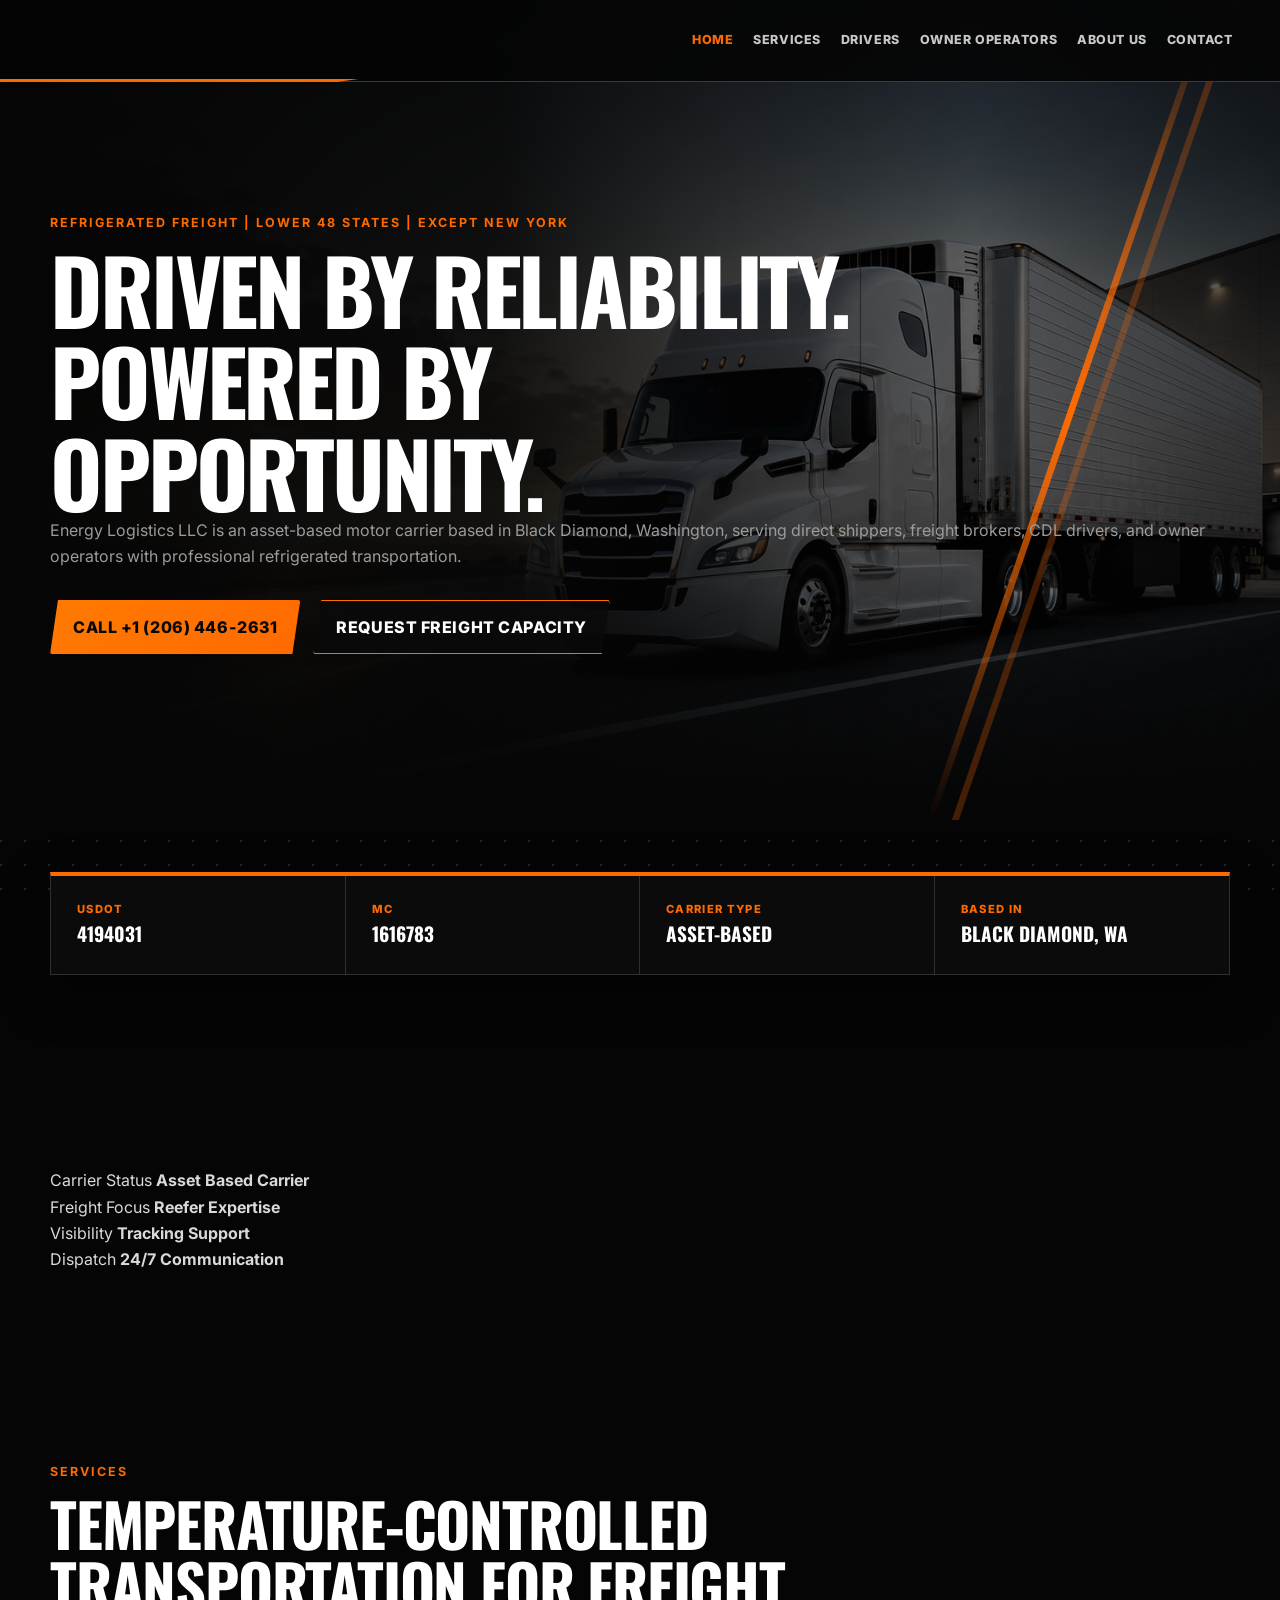
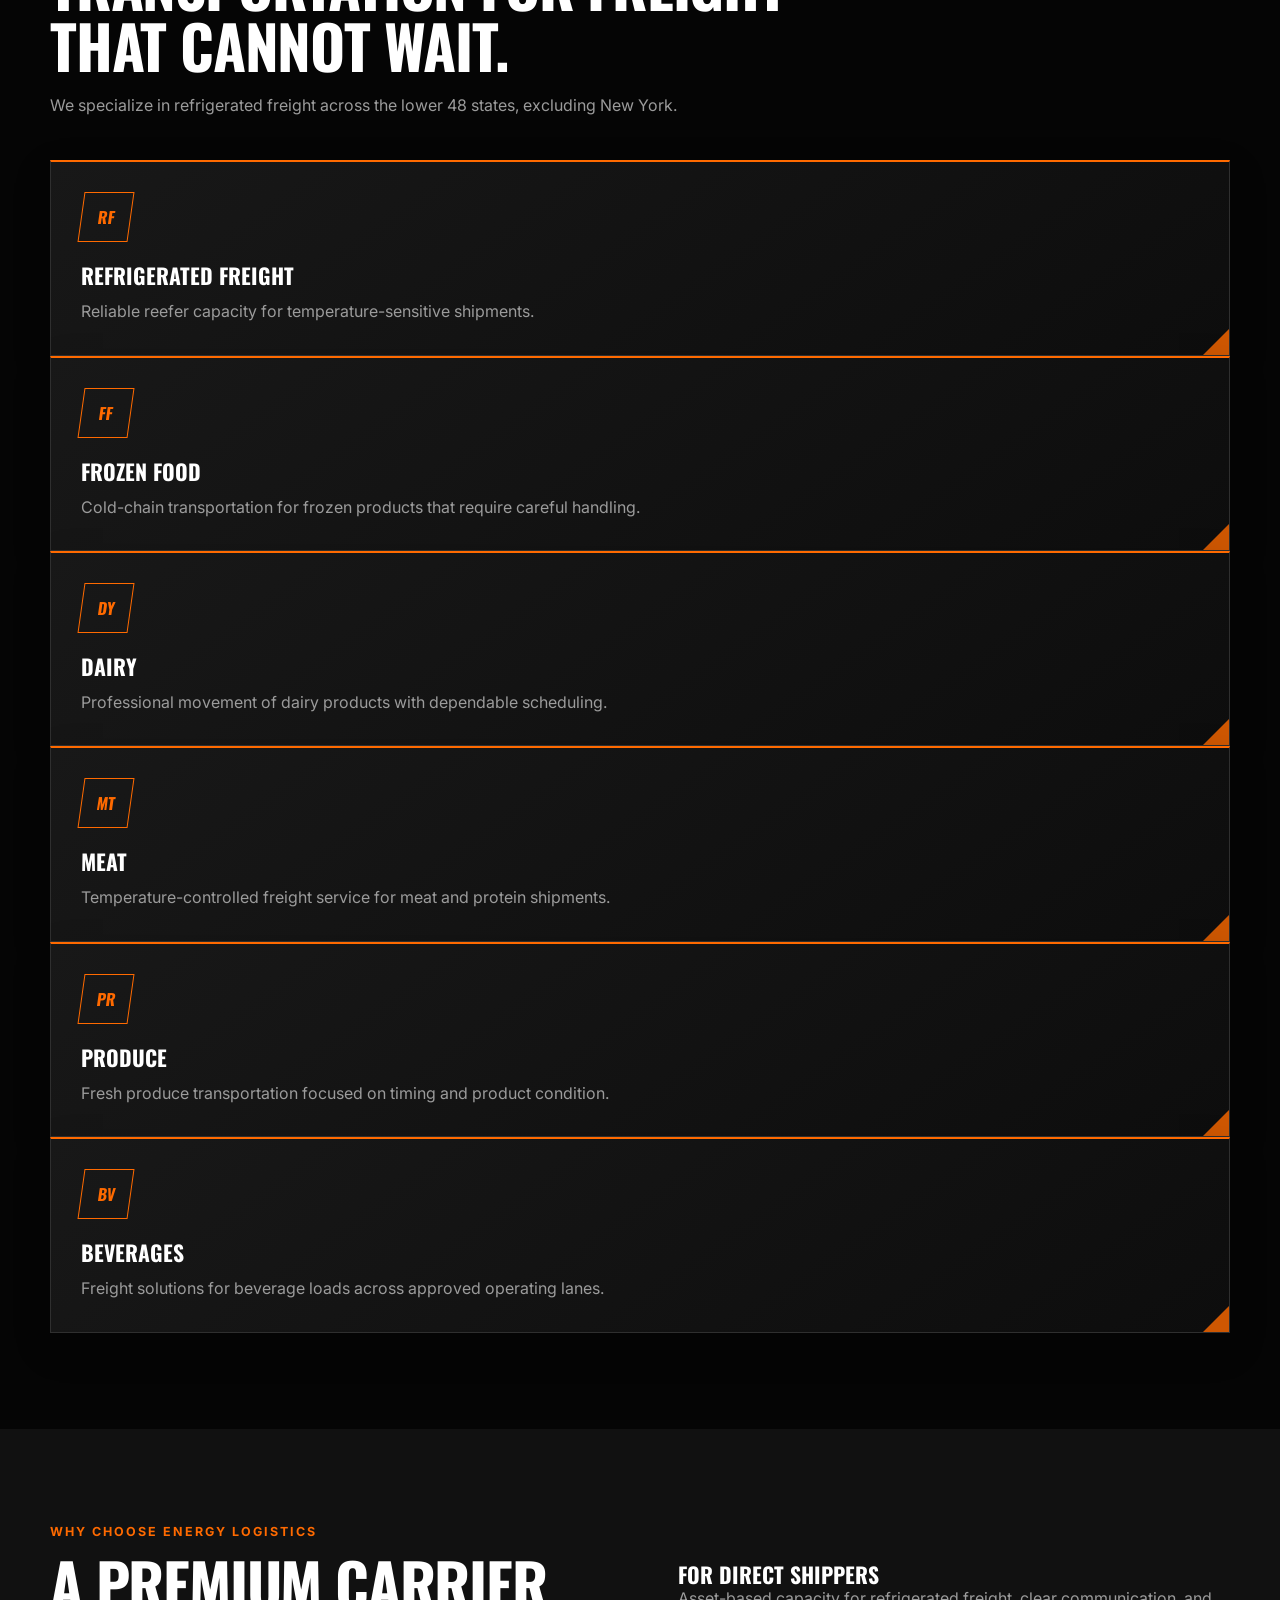
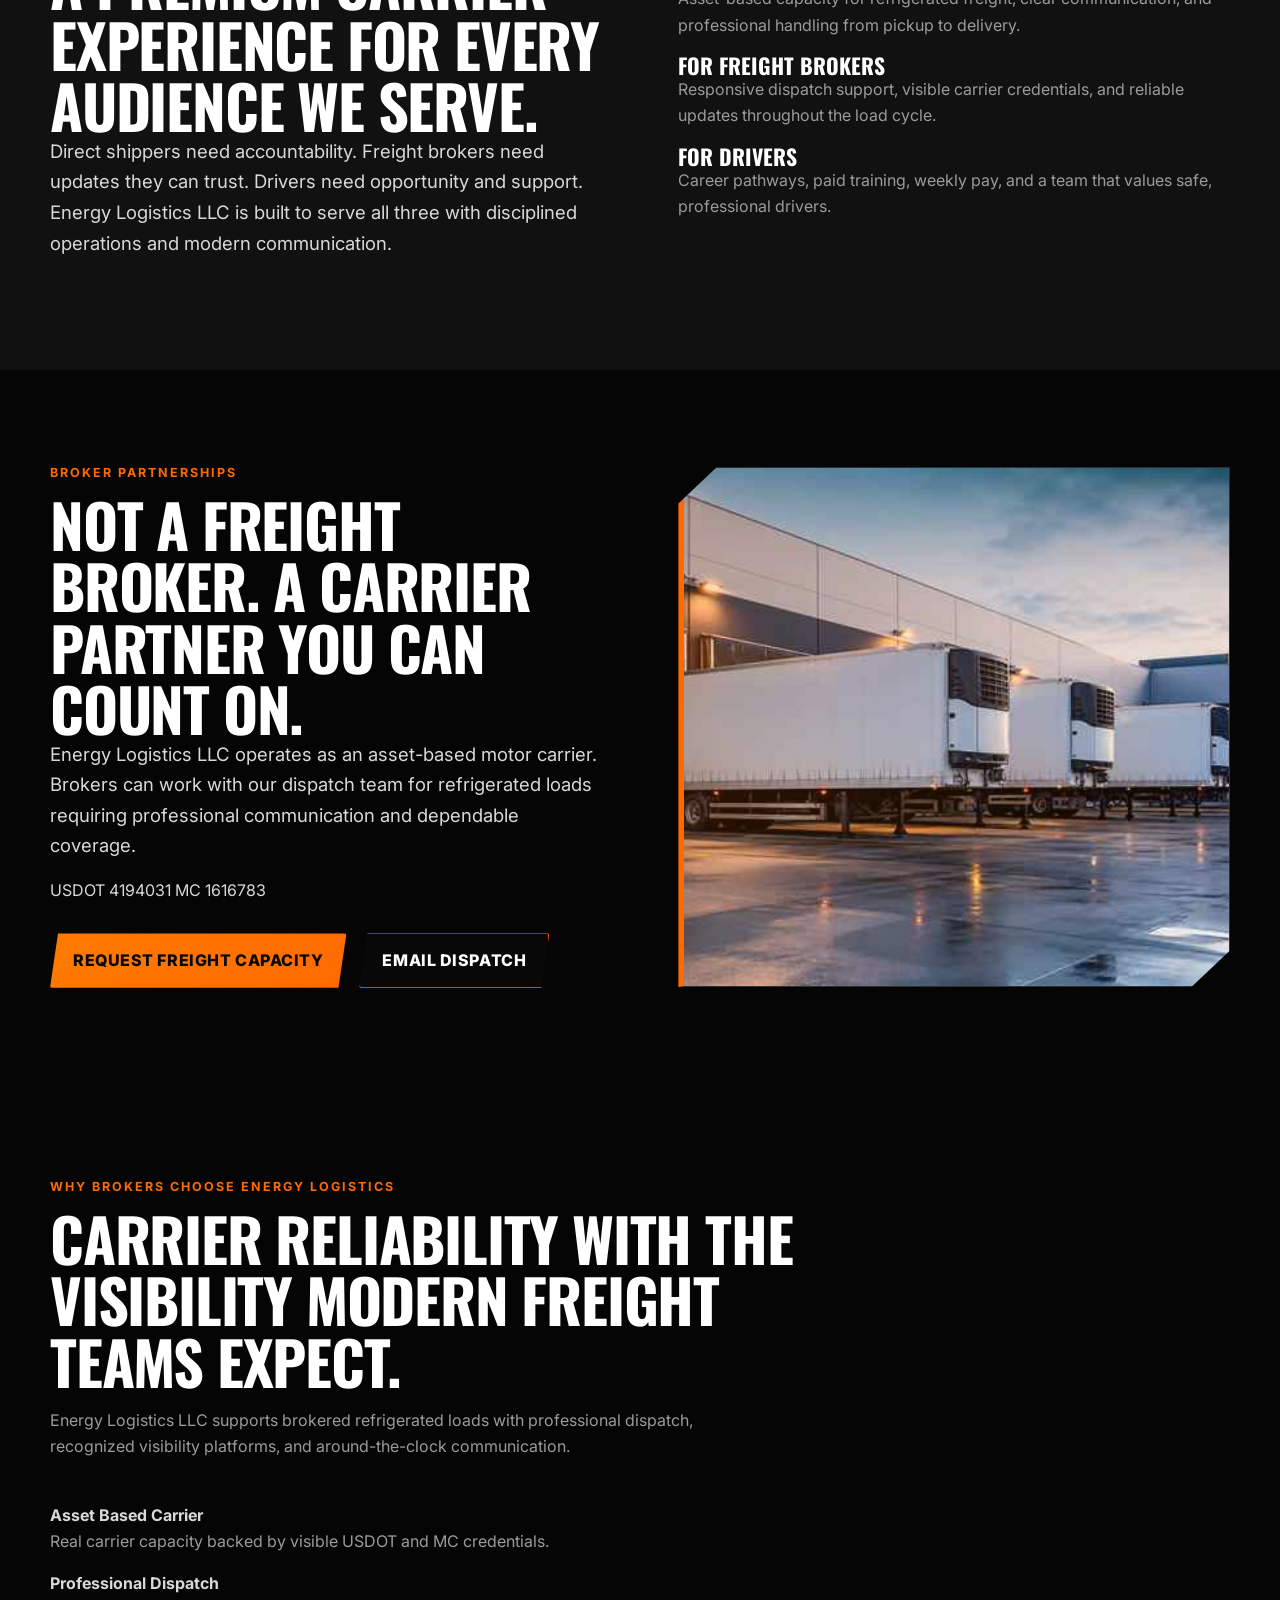
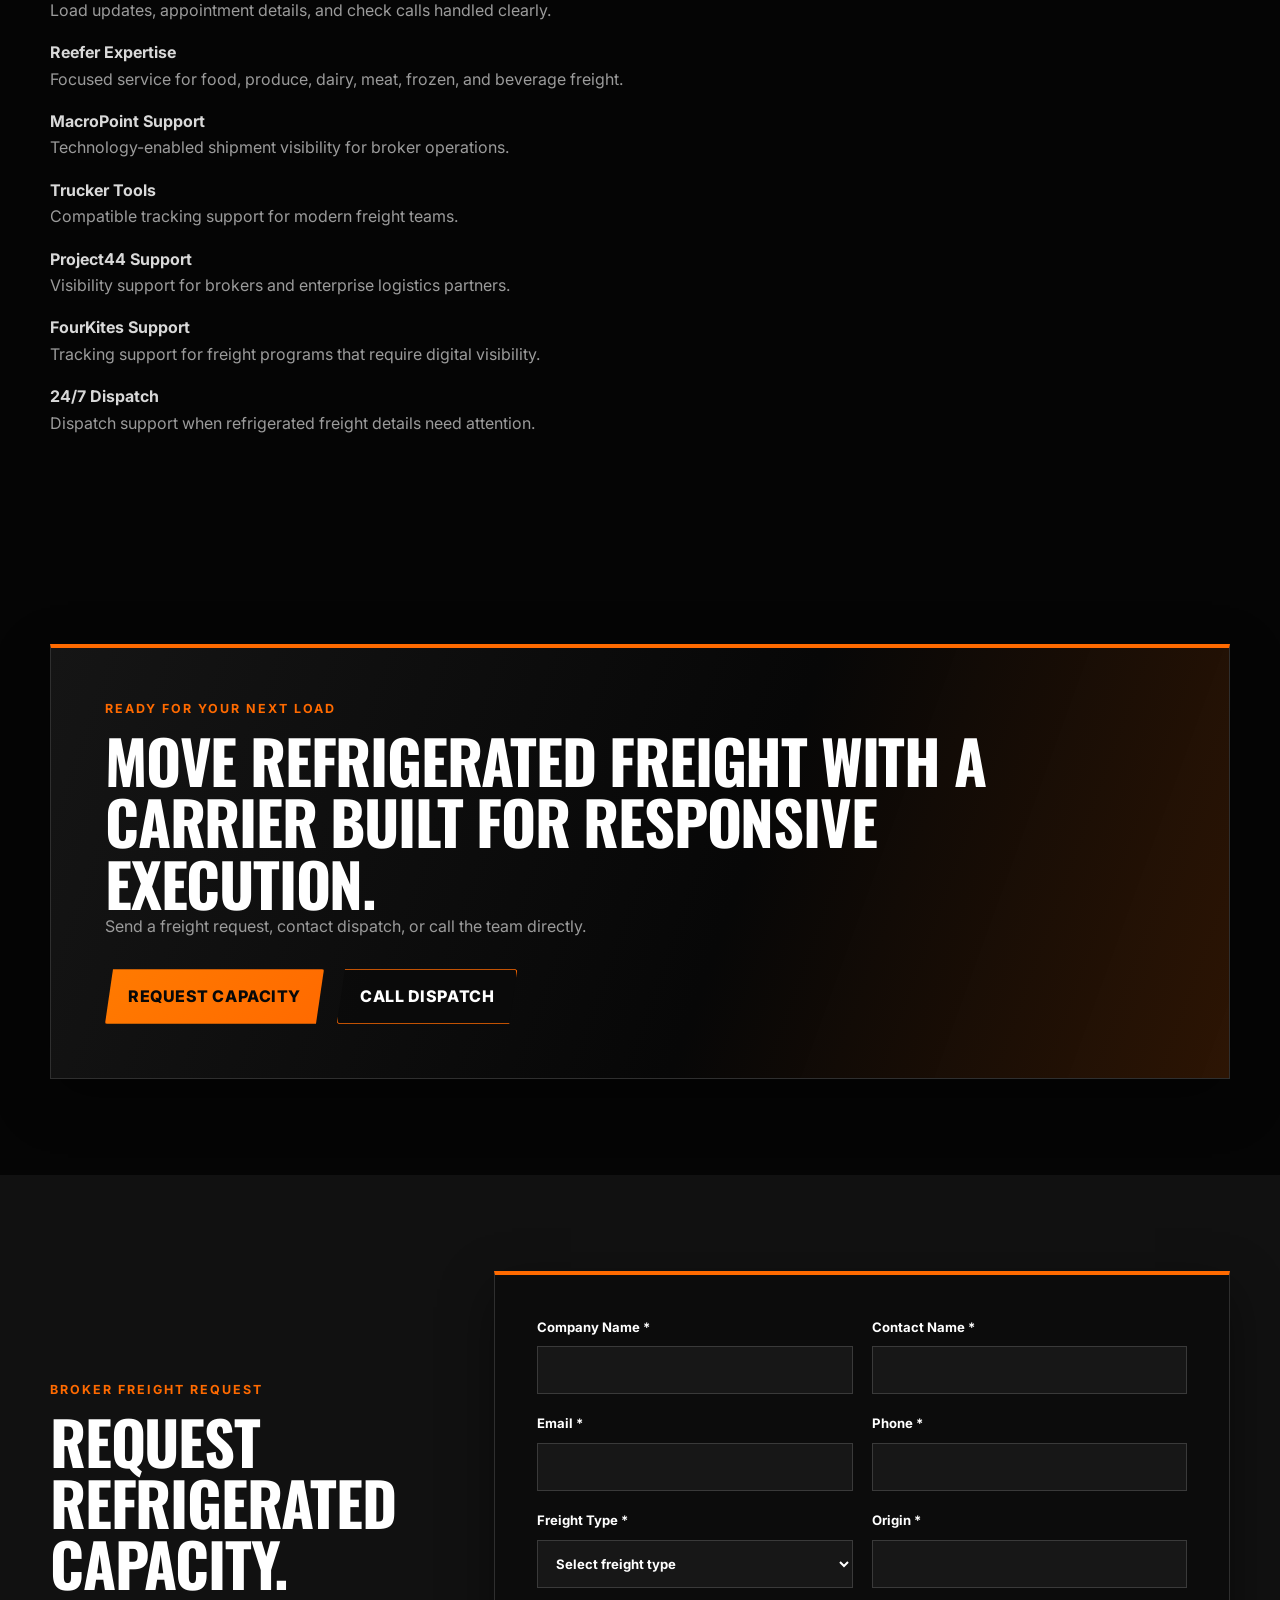
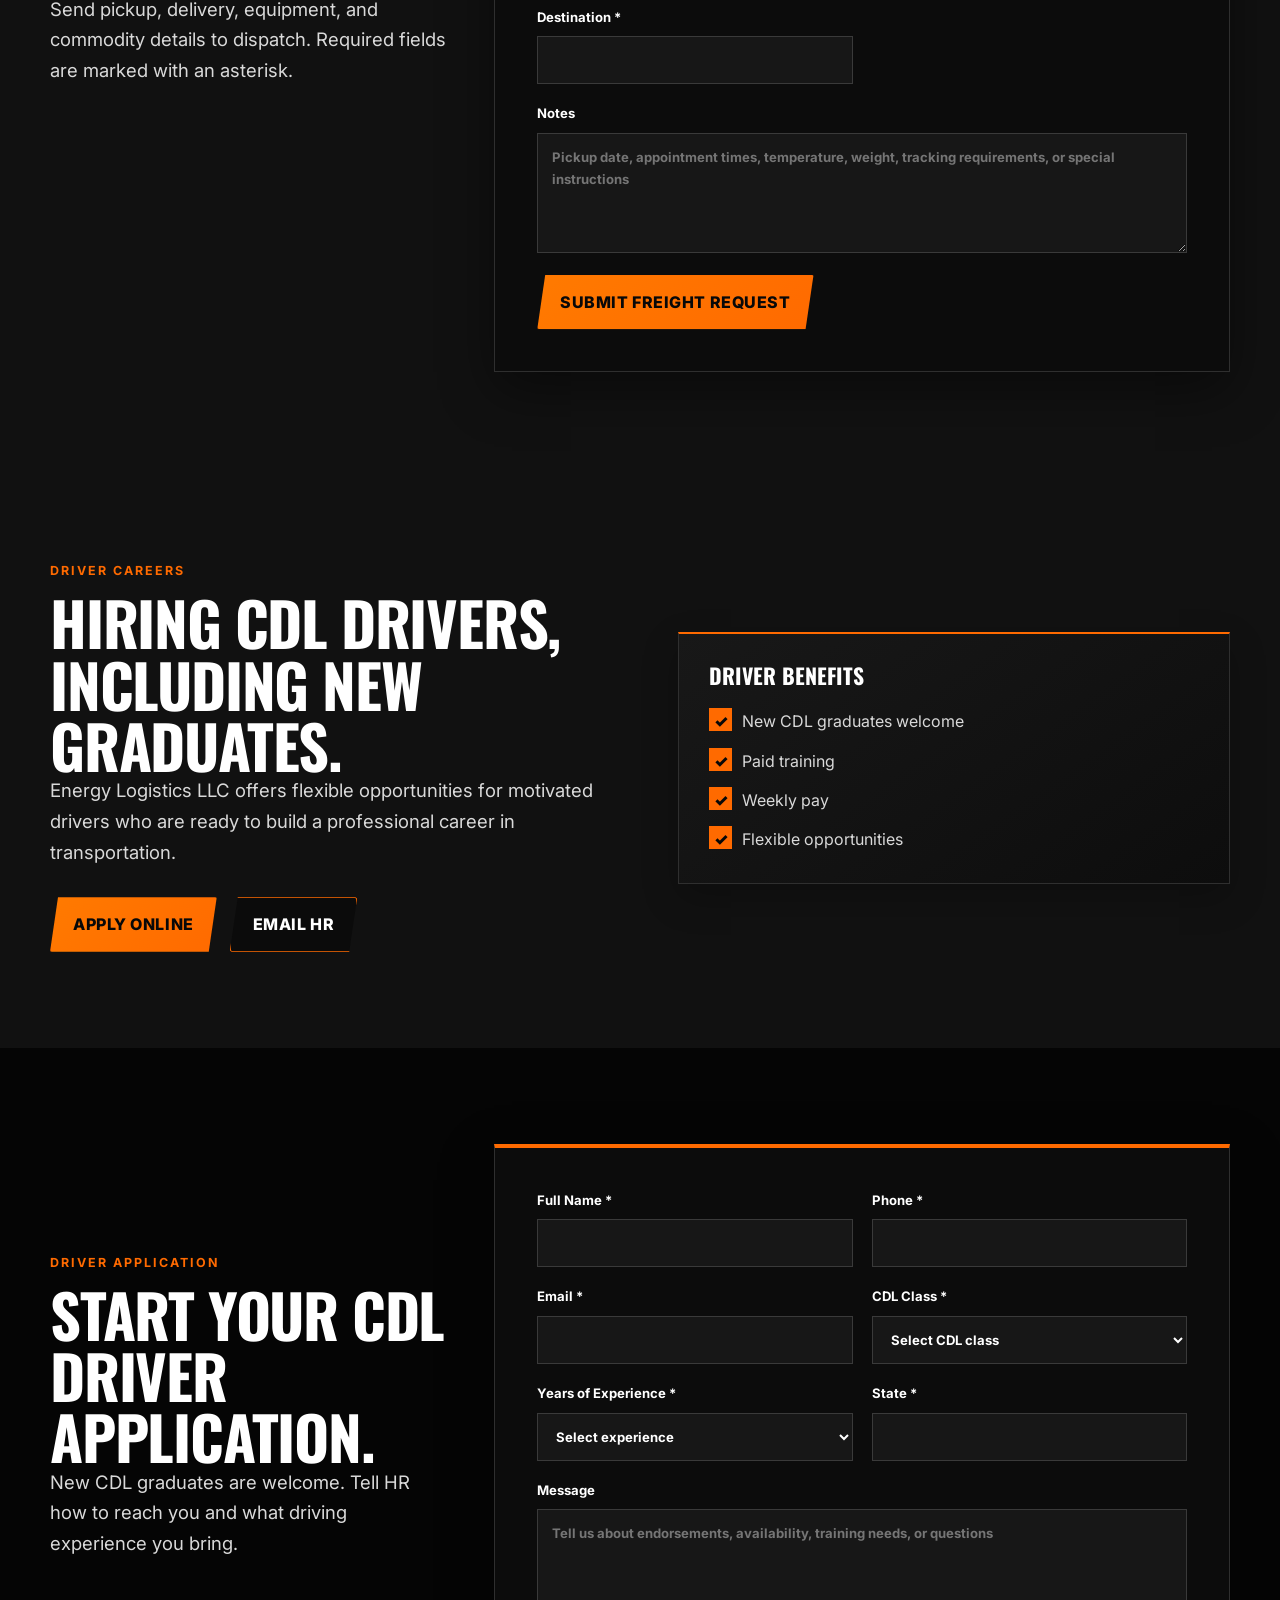
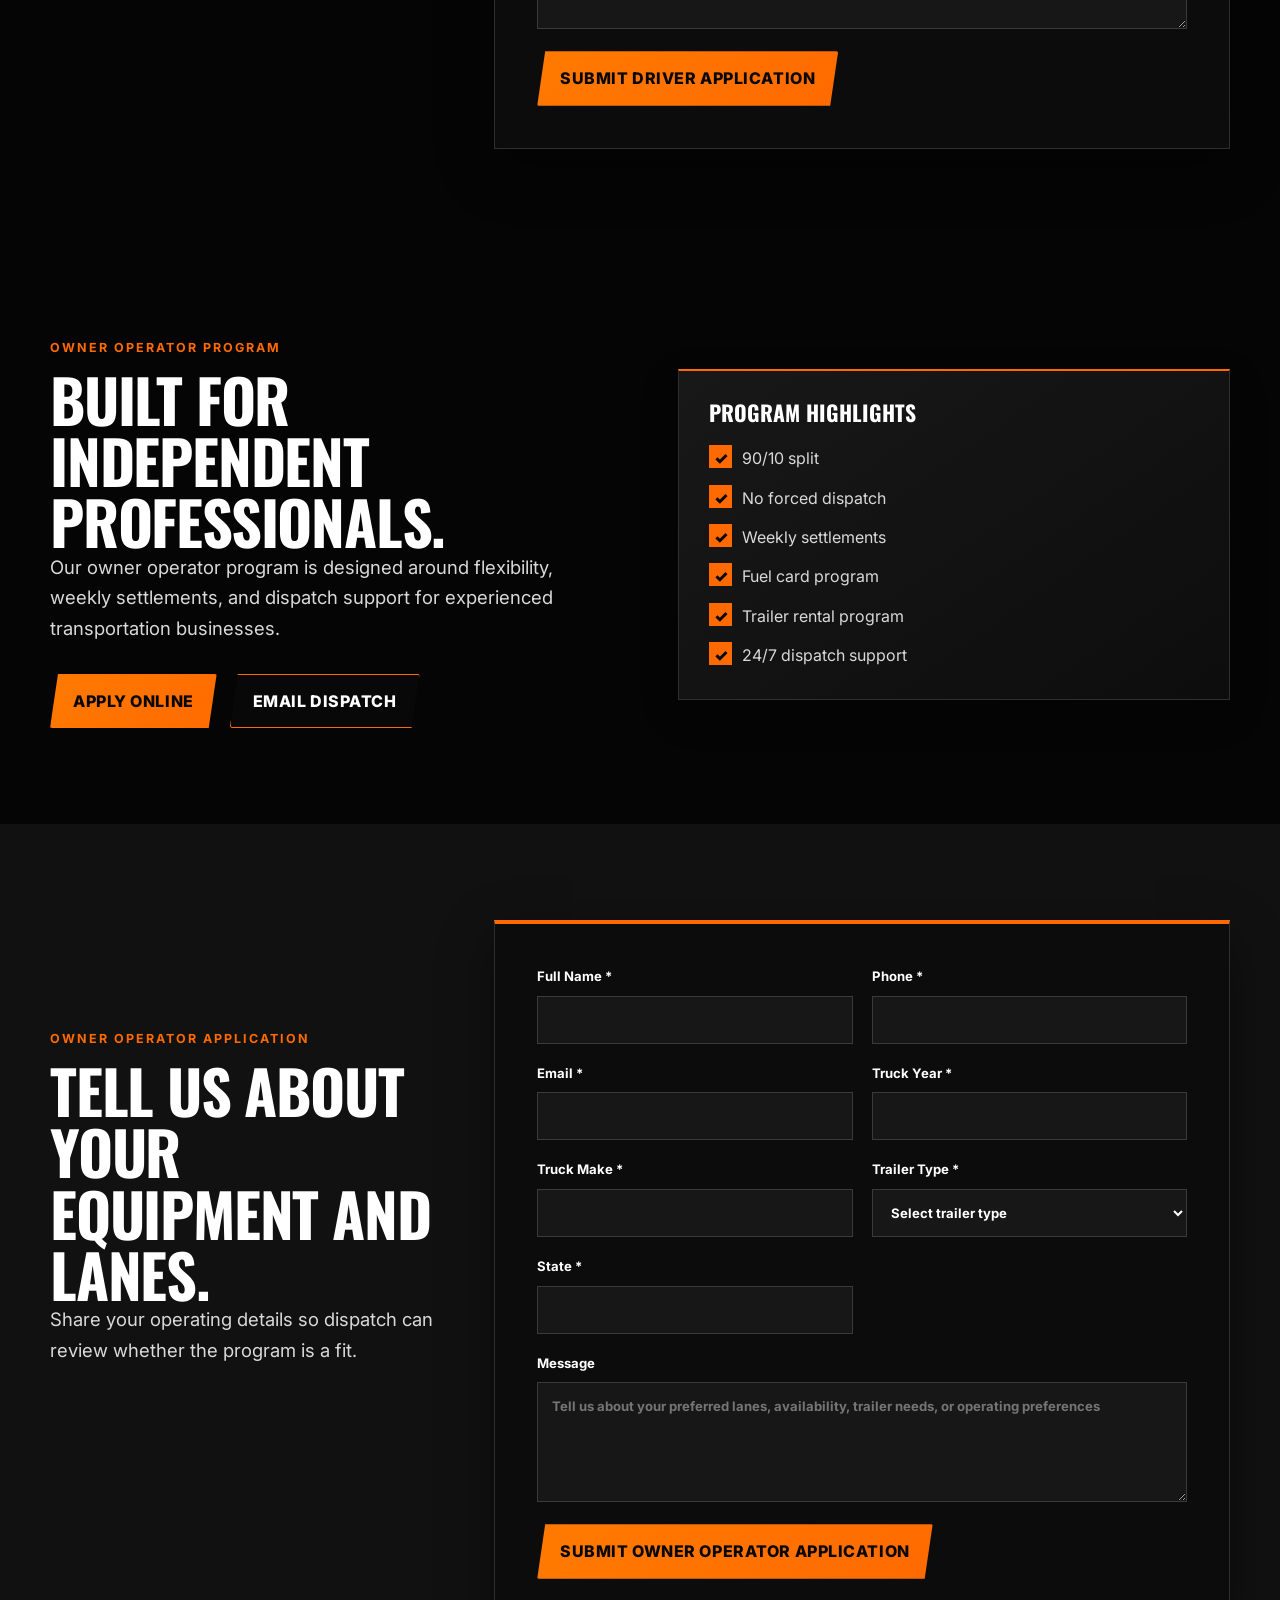
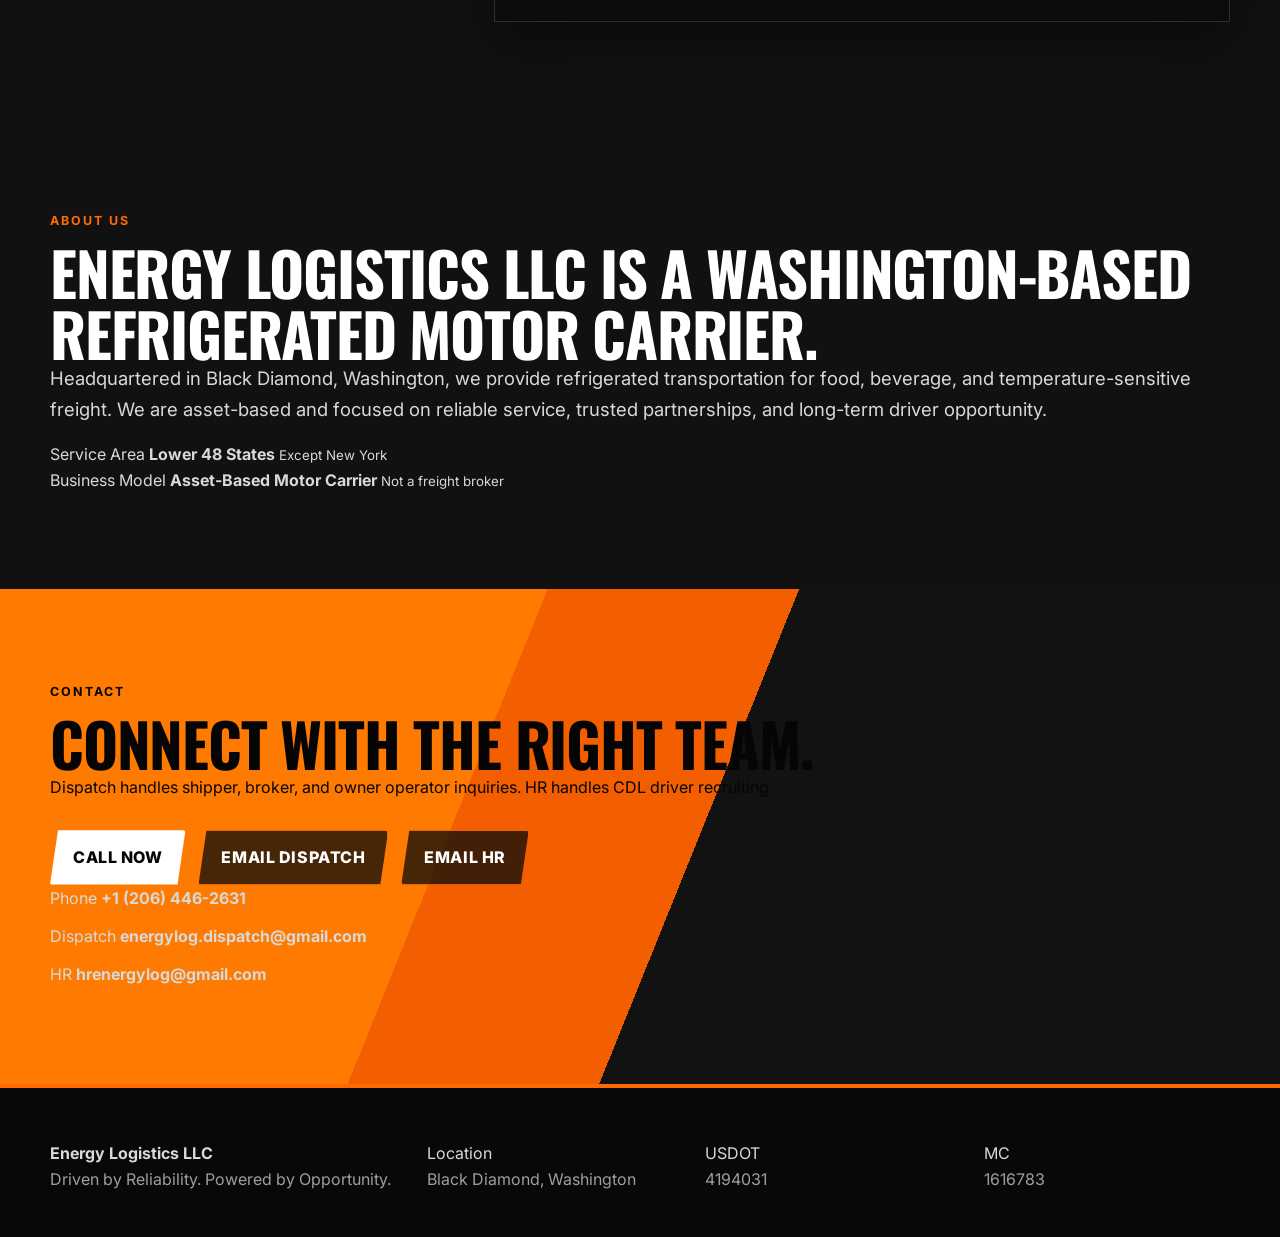
==== commit 810be9c8: "Add Telegram lead notifications via Make.com webhook Form submissions now send a fire-and-forget not" ====
--- a/index.html
+++ b/index.html
@@ -3,345 +3,471 @@
 <head>
   <meta charset="UTF-8">
   <meta name="viewport" content="width=device-width, initial-scale=1.0">
-  <meta name="description" content="Energy Logistics LLC provides refrigerated, frozen, dry goods, and general freight transportation across the USA with professional dispatch support.">
-  <meta name="theme-color" content="#050505">
-  <meta property="og:title" content="Energy Logistics LLC | Freight Transportation Across the USA">
-  <meta property="og:description" content="Washington-based freight carrier for refrigerated, frozen, dry goods, and general freight.">
-  <meta property="og:image" content="/assets/energy-logistics-logo.png">
-  <title>Energy Logistics LLC | Freight Transportation Across the USA</title>
-  <script>
-    document.write('<base href="' + (location.pathname.indexOf('/websiteforenergylog/') === 0 ? '/websiteforenergylog/' : '/') + '">');
-  </script>
-  <link rel="icon" href="assets/energy-logistics-logo.png" type="image/png">
+  <meta name="description" content="Energy Logistics LLC is an asset-based motor carrier based in Black Diamond, Washington, specializing in refrigerated freight across the lower 48 states except New York.">
+  <title>Energy Logistics LLC | Refrigerated Freight Carrier</title>
   <link rel="stylesheet" href="styles.css">
 </head>
 <body>
   <header class="site-header" data-header>
     <a class="brand" href="#home" aria-label="Energy Logistics LLC home">
-      <img class="brand-logo" src="assets/energy-logistics-logo.png" alt="Energy Logistics LLC">
+      <span class="brand-mark">EL</span>
+      <span>
+        <strong>Energy Logistics LLC</strong>
+        <small>Asset-Based Motor Carrier</small>
+      </span>
     </a>
-    <button class="nav-toggle" type="button" aria-label="Open navigation" aria-expanded="false" data-nav-toggle><span></span><span></span><span></span></button>
-    <nav class="site-nav" data-nav aria-label="Primary navigation">
+    <button class="nav-toggle" type="button" aria-label="Open navigation" aria-expanded="false" data-nav-toggle>
+      <span></span>
+      <span></span>
+      <span></span>
+    </button>
+    <nav class="site-nav" data-nav>
       <a class="active" href="#home">Home</a>
-      <a href="#about">About</a>
       <a href="#services">Services</a>
-      <a href="#freight-request">Freight Quote</a>
-      <a href="#broker-resources">Brokers</a>
       <a href="#drivers">Drivers</a>
-      <a href="#graduates">New CDL</a>
+      <a href="#owner-operators">Owner Operators</a>
+      <a href="#about">About Us</a>
       <a href="#contact">Contact</a>
     </nav>
   </header>
 
   <main>
     <section class="hero" id="home">
-      <div class="hero-media" role="img" aria-label="Energy Logistics refrigerated truck on the road"></div>
+      <div class="hero-media" role="img" aria-label="Freight trucks at a logistics terminal"></div>
       <div class="hero-overlay"></div>
       <div class="container hero-content">
-        <img class="hero-logo" src="assets/energy-logistics-logo.png" alt="Energy Logistics LLC logo">
-        <p class="eyebrow">Washington Based • Nationwide Freight Solutions</p>
-        <h1>Reliable Freight Transportation <span class="orange-text">Across the USA</span></h1>
-        <p class="lead">Washington-based freight carrier providing refrigerated, frozen, dry goods, and general freight transportation with professional dispatch support.</p>
+        <p class="eyebrow">Refrigerated Freight | Lower 48 States | Except New York</p>
+        <h1>Driven by Reliability. Powered by Opportunity.</h1>
+        <p>Energy Logistics LLC is an asset-based motor carrier based in Black Diamond, Washington, serving direct shippers, freight brokers, CDL drivers, and owner operators with professional refrigerated transportation.</p>
         <div class="hero-actions">
-          <a class="btn btn-primary" href="#freight-request">Request Freight Quote</a>
-          <a class="btn btn-secondary" href="#driver-application">Apply as Driver</a>
-          <a class="btn btn-secondary" href="tel:+12064462631">Contact Dispatch</a>
-        </div>
-        <div class="hero-proof"><span>Professional Dispatch</span><span>Modern Equipment</span><span>Reefer &amp; Dry Freight</span></div>
-      </div>
-    </section>
-
-    <div class="orange-divider" aria-hidden="true"></div>
-    <section class="section section-honeycomb" id="about">
+          <a class="btn btn-primary" href="tel:+12064462631">Call +1 (206) 446-2631</a>
+          <a class="btn btn-secondary" href="#freight-request">Request Freight Capacity</a>
+        </div>
+      </div>
+    </section>
+
+    <section class="section compact-section">
+      <div class="container stat-strip" aria-label="Company credentials">
+        <div>
+          <span>USDOT</span>
+          <strong>4194031</strong>
+        </div>
+        <div>
+          <span>MC</span>
+          <strong>1616783</strong>
+        </div>
+        <div>
+          <span>Carrier Type</span>
+          <strong>Asset-Based</strong>
+        </div>
+        <div>
+          <span>Based In</span>
+          <strong>Black Diamond, WA</strong>
+        </div>
+      </div>
+    </section>
+
+    <section class="section trust-section">
+      <div class="container trust-badges" aria-label="Energy Logistics trust badges">
+        <div>
+          <span>Carrier Status</span>
+          <strong>Asset Based Carrier</strong>
+        </div>
+        <div>
+          <span>Freight Focus</span>
+          <strong>Reefer Expertise</strong>
+        </div>
+        <div>
+          <span>Visibility</span>
+          <strong>Tracking Support</strong>
+        </div>
+        <div>
+          <span>Dispatch</span>
+          <strong>24/7 Communication</strong>
+        </div>
+      </div>
+    </section>
+
+    <section class="section" id="services">
+      <div class="container">
+        <div class="section-heading">
+          <p class="eyebrow">Services</p>
+          <h2>Temperature-controlled transportation for freight that cannot wait.</h2>
+          <p>We specialize in refrigerated freight across the lower 48 states, excluding New York.</p>
+        </div>
+        <div class="service-grid">
+          <article class="service-card">
+            <span class="icon-box">RF</span>
+            <h3>Refrigerated Freight</h3>
+            <p>Reliable reefer capacity for temperature-sensitive shipments.</p>
+          </article>
+          <article class="service-card">
+            <span class="icon-box">FF</span>
+            <h3>Frozen Food</h3>
+            <p>Cold-chain transportation for frozen products that require careful handling.</p>
+          </article>
+          <article class="service-card">
+            <span class="icon-box">DY</span>
+            <h3>Dairy</h3>
+            <p>Professional movement of dairy products with dependable scheduling.</p>
+          </article>
+          <article class="service-card">
+            <span class="icon-box">MT</span>
+            <h3>Meat</h3>
+            <p>Temperature-controlled freight service for meat and protein shipments.</p>
+          </article>
+          <article class="service-card">
+            <span class="icon-box">PR</span>
+            <h3>Produce</h3>
+            <p>Fresh produce transportation focused on timing and product condition.</p>
+          </article>
+          <article class="service-card">
+            <span class="icon-box">BV</span>
+            <h3>Beverages</h3>
+            <p>Freight solutions for beverage loads across approved operating lanes.</p>
+          </article>
+        </div>
+      </div>
+    </section>
+
+    <section class="section band" id="why">
       <div class="container split">
         <div>
-          <p class="eyebrow">About Energy Logistics LLC</p>
-          <h2>Washington-Based Freight Transportation <span class="orange-text">Across the United States.</span></h2>
-          <p class="lead">Energy Logistics LLC is a Washington-based transportation company providing refrigerated, frozen, dry goods, and general freight transportation across the United States.</p>
-          <p>We serve brokers, shippers, warehouses, distributors, manufacturers, and businesses that need dependable freight movement with professional communication and reliable service.</p>
-          <p>Our company is built around safety, respect, communication, and long-term partnerships. Whether we are working with a broker, shipper, customer, CDL driver, or owner-operator, our goal is to operate with responsibility and professionalism.</p>
-          <div class="section-actions"><a class="btn btn-primary" href="#freight-request">Request Freight Quote</a><a class="btn btn-secondary" href="#driver-application">Apply as Driver</a></div>
-          <div class="overview-proof" aria-label="Company overview highlights">
-            <div><span>Carrier Type</span><strong>Asset-Based</strong></div>
-            <div><span>Freight Focus</span><strong>Reefer &amp; Dry</strong></div>
-            <div><span>Operations</span><strong>Professional Dispatch</strong></div>
-            <div><span>Home Base</span><strong>Washington State</strong></div>
-          </div>
-        </div>
-        <div class="image-panel" role="img" aria-label="Refrigerated trailers at a freight facility"></div>
-      </div>
-    </section>
-
-    <section class="section section-black mission-section" aria-label="Mission statement">
-      <div class="container mission-card">
-        <p class="eyebrow">Mission Statement</p>
-        <h2>Safe. Reliable. <span class="orange-text">Professional.</span></h2>
-        <p class="lead">Our mission is to provide safe, reliable, and professional freight transportation while building long-term relationships with brokers, shippers, drivers, and business partners.</p>
-      </div>
-    </section>
-
-    <section class="section section-dark ownership-section" aria-label="A message from ownership">
-      <div class="container ownership-grid">
-        <article class="ownership-card">
-          <p class="eyebrow">A Message from Ownership</p>
-          <p>Energy Logistics LLC was built with a simple purpose: to provide reliable freight transportation with professional communication, strong work ethic, and respect for every customer, broker, shipper, and driver we work with.</p>
-          <p>We understand that transportation is built on trust. Every load matters, every delivery matters, and every relationship matters. Our goal is to grow Energy Logistics LLC the right way &mdash; with safety, reliability, and long-term partnerships at the center of our business.</p>
-          <p>As we continue building our company, we are focused on creating real opportunities for drivers while providing dependable service for brokers and shippers across the United States.</p>
-          <p>At Energy Logistics LLC, we believe in doing business with responsibility, communication, and commitment.</p>
-          <div class="section-actions"><a class="btn btn-primary" href="#freight-request">Request Freight Quote</a><a class="btn btn-secondary" href="#driver-application">Apply as Driver</a></div>
-        </article>
-        <div class="ownership-image" role="img" aria-label="Energy Logistics truck moving freight"></div>
-      </div>
-    </section>
-
-    <section class="section section-honeycomb safety-section" aria-label="Safety commitment">
+          <p class="eyebrow">Why Choose Energy Logistics</p>
+          <h2>A premium carrier experience for every audience we serve.</h2>
+          <p class="lead">Direct shippers need accountability. Freight brokers need updates they can trust. Drivers need opportunity and support. Energy Logistics LLC is built to serve all three with disciplined operations and modern communication.</p>
+        </div>
+        <div class="feature-list">
+          <div>
+            <h3>For Direct Shippers</h3>
+            <p>Asset-based capacity for refrigerated freight, clear communication, and professional handling from pickup to delivery.</p>
+          </div>
+          <div>
+            <h3>For Freight Brokers</h3>
+            <p>Responsive dispatch support, visible carrier credentials, and reliable updates throughout the load cycle.</p>
+          </div>
+          <div>
+            <h3>For Drivers</h3>
+            <p>Career pathways, paid training, weekly pay, and a team that values safe, professional drivers.</p>
+          </div>
+        </div>
+      </div>
+    </section>
+
+    <section class="section" id="brokers">
       <div class="container split reverse">
-        <div>
-          <p class="eyebrow">Safety Commitment</p>
-          <h2>Responsible Operations <span class="orange-text">On Every Shipment.</span></h2>
-          <p class="lead">Safety is at the center of every load we handle. Energy Logistics LLC focuses on careful freight handling, professional communication, responsible route planning, and compliance-minded transportation operations.</p>
-          <p>We understand that brokers, shippers, and customers depend on transportation partners who take safety seriously. Our goal is to protect freight, support drivers, and operate with responsibility on every shipment.</p>
-        </div>
-        <div class="safety-panel">
-          <span>Safety Focus</span>
-          <ul class="check-list">
-            <li>Careful freight handling</li>
-            <li>Professional communication</li>
-            <li>Responsible route planning</li>
-            <li>Compliance-minded operations</li>
-          </ul>
-        </div>
-      </div>
-    </section>
-
-    <section class="section section-black" aria-label="Company values">
+        <div class="image-panel"></div>
+        <div>
+          <p class="eyebrow">Broker Partnerships</p>
+          <h2>Not a freight broker. A carrier partner you can count on.</h2>
+          <p class="lead">Energy Logistics LLC operates as an asset-based motor carrier. Brokers can work with our dispatch team for refrigerated loads requiring professional communication and dependable coverage.</p>
+          <div class="inline-facts">
+            <span>USDOT 4194031</span>
+            <span>MC 1616783</span>
+          </div>
+          <div class="section-actions">
+            <a class="btn btn-primary" href="#freight-request">Request Freight Capacity</a>
+            <a class="btn btn-link" href="mailto:energylog.dispatch@gmail.com?subject=Broker%20Partnership%20Inquiry">Email Dispatch</a>
+          </div>
+        </div>
+      </div>
+    </section>
+
+    <section class="section broker-choice-section">
       <div class="container">
-        <div class="section-heading"><p class="eyebrow">Company Values</p><h2>Built Around <span class="orange-text">Trust and Responsibility.</span></h2></div>
-        <div class="card-grid three">
-          <article class="value-card"><span class="icon-box">SF</span><h3>Safety First</h3><p>Safety is the foundation of every load we handle. We focus on responsible operations, careful freight handling, and professional transportation standards.</p></article>
-          <article class="value-card"><span class="icon-box">RC</span><h3>Reliable Communication</h3><p>Clear communication helps brokers, shippers, drivers, and customers stay informed throughout the transportation process.</p></article>
-          <article class="value-card"><span class="icon-box">PD</span><h3>Professional Dispatch</h3><p>Our dispatch approach is built around organization, responsiveness, and dependable support.</p></article>
-          <article class="value-card"><span class="icon-box">OT</span><h3>On-Time Performance</h3><p>We understand that timing matters in freight transportation. Our goal is to support efficient pickup and delivery planning.</p></article>
-          <article class="value-card"><span class="icon-box">RD</span><h3>Respect for Drivers</h3><p>Drivers are a critical part of the transportation industry. Energy Logistics LLC is focused on building real opportunities and respectful working relationships.</p></article>
-          <article class="value-card"><span class="icon-box">LP</span><h3>Long-Term Partnerships</h3><p>We believe strong business is built through trust, consistency, and professional relationships.</p></article>
-        </div>
-      </div>
-    </section>
-
-    <section class="section section-dark" aria-label="Why choose Energy Logistics LLC">
-      <div class="container">
-        <div class="section-heading"><p class="eyebrow">Why Choose Energy Logistics LLC</p><h2>Freight Support With <span class="orange-text">Professional Discipline.</span></h2><p class="lead">Energy Logistics LLC is focused on building a transportation company that brokers, shippers, customers, and drivers can rely on. Our approach is simple: communicate clearly, operate responsibly, and build long-term business relationships.</p></div>
-        <div class="why-list">
-          <article><span>01</span><p>Washington-based freight carrier</p></article>
-          <article><span>02</span><p>Refrigerated, frozen, dry goods, and general freight capability</p></article>
-          <article><span>03</span><p>Professional dispatch communication</p></article>
-          <article><span>04</span><p>Broker and shipper support</p></article>
-          <article><span>05</span><p>Driver-focused company culture</p></article>
-          <article><span>06</span><p>Long-term growth mindset</p></article>
-          <article><span>07</span><p>Reliable freight transportation across the United States</p></article>
-        </div>
-      </div>
-    </section>
-
-    <section class="section section-honeycomb" aria-label="Who we serve">
-      <div class="container">
-        <div class="section-heading"><p class="eyebrow">Who We Serve</p><h2>Serving Freight Partners, Customers, <span class="orange-text">and Drivers.</span></h2></div>
-        <div class="serve-grid">
-          <article><span>FB</span><p>Freight brokers</p></article>
-          <article><span>DS</span><p>Direct shippers</p></article>
-          <article><span>FD</span><p>Food distributors</p></article>
-          <article><span>WH</span><p>Warehouses</p></article>
-          <article><span>MF</span><p>Manufacturers</p></article>
-          <article><span>PC</span><p>Produce companies</p></article>
-          <article><span>RS</span><p>Retail supply chains</p></article>
-          <article><span>CD</span><p>CDL drivers</p></article>
-          <article><span>OO</span><p>Owner-operators</p></article>
-        </div>
-      </div>
-    </section>
-
-    <section class="section section-black about-cta" aria-label="Energy Logistics call to action">
+        <div class="section-heading">
+          <p class="eyebrow">Why Brokers Choose Energy Logistics</p>
+          <h2>Carrier reliability with the visibility modern freight teams expect.</h2>
+          <p>Energy Logistics LLC supports brokered refrigerated loads with professional dispatch, recognized visibility platforms, and around-the-clock communication.</p>
+        </div>
+        <div class="broker-grid">
+          <article>
+            <strong>Asset Based Carrier</strong>
+            <p>Real carrier capacity backed by visible USDOT and MC credentials.</p>
+          </article>
+          <article>
+            <strong>Professional Dispatch</strong>
+            <p>Load updates, appointment details, and check calls handled clearly.</p>
+          </article>
+          <article>
+            <strong>Reefer Expertise</strong>
+            <p>Focused service for food, produce, dairy, meat, frozen, and beverage freight.</p>
+          </article>
+          <article>
+            <strong>MacroPoint Support</strong>
+            <p>Technology-enabled shipment visibility for broker operations.</p>
+          </article>
+          <article>
+            <strong>Trucker Tools</strong>
+            <p>Compatible tracking support for modern freight teams.</p>
+          </article>
+          <article>
+            <strong>Project44 Support</strong>
+            <p>Visibility support for brokers and enterprise logistics partners.</p>
+          </article>
+          <article>
+            <strong>FourKites Support</strong>
+            <p>Tracking support for freight programs that require digital visibility.</p>
+          </article>
+          <article>
+            <strong>24/7 Dispatch</strong>
+            <p>Dispatch support when refrigerated freight details need attention.</p>
+          </article>
+        </div>
+      </div>
+    </section>
+
+    <section class="section cta-section">
       <div class="container cta-panel">
-        <p class="eyebrow">Work With Energy Logistics LLC</p>
-        <h2>Move Freight, Contact Dispatch, <span class="orange-text">or Join the Team.</span></h2>
-        <div class="section-actions"><a class="btn btn-primary" href="#freight-request">Request Freight Quote</a><a class="btn btn-secondary" href="#contact">Contact Dispatch</a><a class="btn btn-secondary" href="#driver-application">Apply as Driver</a></div>
-      </div>
-    </section>
-
-    <section class="section section-dark" id="services">
-      <div class="container">
-        <div class="section-heading"><p class="eyebrow">Freight Services</p><h2>Built to Move Freight. <span class="orange-text">Ready to Deliver.</span></h2><p class="lead">Dependable transportation for temperature-sensitive products, dry goods, and general truckload freight.</p></div>
-        <div class="card-grid three">
-          <article class="service-card"><span class="icon-box">RF</span><h3>Refrigerated Freight</h3><p>Temperature-controlled capacity with attentive scheduling and shipment communication.</p></article>
-          <article class="service-card"><span class="icon-box">FZ</span><h3>Frozen Freight</h3><p>Cold-chain transportation for frozen foods and products requiring controlled conditions.</p></article>
-          <article class="service-card"><span class="icon-box">DG</span><h3>Dry Goods</h3><p>Professional dry van transportation for packaged products and general commodities.</p></article>
-          <article class="service-card"><span class="icon-box">PD</span><h3>Produce &amp; Dairy</h3><p>Time-sensitive transportation for fresh produce, dairy, meat, and beverages.</p></article>
-          <article class="service-card"><span class="icon-box">TL</span><h3>Truckload Service</h3><p>Short-haul and long-haul capacity across approved operating lanes.</p></article>
-          <article class="service-card"><span class="icon-box">24</span><h3>Dispatch Support</h3><p>Responsive communication, load updates, and coordination from pickup to delivery.</p></article>
-        </div>
-      </div>
-    </section>
-
-    <section class="section section-dark" id="freight-request">
+        <div>
+          <p class="eyebrow">Ready for Your Next Load</p>
+          <h2>Move refrigerated freight with a carrier built for responsive execution.</h2>
+          <p>Send a freight request, contact dispatch, or call the team directly.</p>
+        </div>
+        <div class="contact-actions">
+          <a class="btn btn-primary" href="#freight-request">Request Capacity</a>
+          <a class="btn btn-link" href="tel:+12064462631">Call Dispatch</a>
+        </div>
+      </div>
+    </section>
+
+    <section class="section band lead-form-section" id="freight-request">
       <div class="container form-shell">
         <div class="form-copy">
-          <p class="eyebrow">Freight Quote Request</p>
-          <h2>Tell Us What <span class="orange-text">Needs to Move.</span></h2>
-          <p class="lead">Submit your shipment details for dispatch review. For urgent freight, call <a class="orange-text" href="tel:+12064462631">(206) 446-2631</a>.</p>
-          <div class="resource-card"><span>Business CTA</span><h3>Need Direct Support?</h3><p>Our dispatch team can discuss equipment, timing, and lane availability.</p><a class="btn btn-secondary" href="mailto:dispatch@energylog.org">Contact Dispatch</a></div>
-        </div>
-        <form class="lead-form" action="/api/submit-lead.php" method="post" enctype="multipart/form-data" data-lead-form data-form-destination="dispatch" novalidate>
-          <input type="hidden" name="formType" value="Freight Quote">
-          <label class="honeypot" aria-hidden="true">Website<input type="text" name="website" tabindex="-1" autocomplete="off"></label>
-          <div class="form-title">Freight Quote Details</div>
+          <p class="eyebrow">Broker Freight Request</p>
+          <h2>Request refrigerated capacity.</h2>
+          <p class="lead">Send pickup, delivery, equipment, and commodity details to dispatch. Required fields are marked with an asterisk.</p>
+        </div>
+        <form class="lead-form" data-lead-form data-form-destination="dispatch" data-integrations="telegram,gmail,google-sheets" novalidate>
+          <input type="hidden" name="formType" value="Broker Freight Request">
           <div class="form-grid">
-            <label>Company name *<input name="companyName" autocomplete="organization" maxlength="120" required></label>
-            <label>Contact name *<input name="contactName" autocomplete="name" maxlength="120" required></label>
-            <label>Email *<input type="email" name="email" autocomplete="email" maxlength="160" required></label>
-            <label>Phone *<input type="tel" name="phone" autocomplete="tel" maxlength="32" required></label>
-            <label>Pickup city/state *<input name="pickupLocation" maxlength="120" required></label>
-            <label>Delivery city/state *<input name="deliveryLocation" maxlength="120" required></label>
-            <label>Pickup date *<input type="date" name="pickupDate" required></label>
-            <label>Delivery date<input type="date" name="deliveryDate"></label>
-            <label>Freight type *<select name="freightType" required><option value="">Select freight</option><option>Refrigerated</option><option>Frozen</option><option>Dry goods</option><option>General freight</option></select></label>
-            <label>Trailer type *<select name="trailerType" required><option value="">Select trailer</option><option>Reefer</option><option>Dry van</option><option>Power only</option><option>Other</option></select></label>
-            <label>Weight<input name="weight" maxlength="40" placeholder="e.g. 38,000 lb"></label>
-            <label>Pallet count<input type="number" name="palletCount" min="0" max="100"></label>
-            <label>Commodity *<input name="commodity" maxlength="120" required></label>
-            <label>Temperature requirement<input name="temperature" maxlength="80" placeholder="e.g. 34°F continuous"></label>
-            <label class="full-span">Special instructions<textarea name="notes" maxlength="1200" placeholder="Appointments, tracking, handling, or access details"></textarea></label>
-            <label class="full-span">Upload documents<input type="file" name="freightDocuments[]" accept=".pdf,.jpg,.jpeg,.png,.doc,.docx" multiple></label>
-          </div>
-          <p class="form-note">Uploads are stored securely and are not sent through Telegram. Maximum 5 MB per file.</p>
-          <p class="form-error" data-form-error aria-live="polite"></p><p class="form-success" data-form-success role="status">Your freight request was submitted. Dispatch will review the details.</p>
+            <label>Company Name *<input type="text" name="companyName" autocomplete="organization" required></label>
+            <label>Contact Name *<input type="text" name="contactName" autocomplete="name" required></label>
+            <label>Email *<input type="email" name="email" autocomplete="email" required></label>
+            <label>Phone *<input type="tel" name="phone" autocomplete="tel" required></label>
+            <label>
+              Freight Type *
+              <select name="freightType" required>
+                <option value="">Select freight type</option>
+                <option>Refrigerated Freight</option>
+                <option>Frozen Food</option>
+                <option>Dairy</option>
+                <option>Meat</option>
+                <option>Produce</option>
+                <option>Beverages</option>
+              </select>
+            </label>
+            <label>Origin *<input type="text" name="origin" required></label>
+            <label>Destination *<input type="text" name="destination" required></label>
+            <label class="full-span">Notes<textarea name="notes" rows="4" placeholder="Pickup date, appointment times, temperature, weight, tracking requirements, or special instructions"></textarea></label>
+          </div>
+          <p class="form-error" data-form-error aria-live="polite"></p>
+          <p class="form-success" data-form-success role="status">Thank you. Your freight request is ready for dispatch review. Please also email urgent requests to energylog.dispatch@gmail.com.</p>
           <button class="btn btn-primary" type="submit">Submit Freight Request</button>
         </form>
       </div>
     </section>
 
-    <section class="section section-honeycomb" id="broker-resources">
-      <div class="container">
-        <div class="section-heading"><p class="eyebrow">Broker &amp; Shipper Resources</p><h2>Verified Documents. <span class="orange-text">Professional Support.</span></h2><p class="lead">Carrier onboarding documents are shared only after broker verification or direct request through dispatch.</p></div>
-        <div class="card-grid four">
-          <article class="resource-card"><span>Upon Request</span><h3>Carrier Packet</h3><p>Request current carrier onboarding materials.</p></article>
-          <article class="resource-card"><span>Upon Request</span><h3>W-9</h3><p>Available to verified broker and shipper contacts.</p></article>
-          <article class="resource-card"><span>Upon Request</span><h3>Certificate of Insurance</h3><p>Current insurance documentation through verification.</p></article>
-          <article class="resource-card"><span>Upon Request</span><h3>Operating Authority</h3><p>Authority documentation supplied by dispatch.</p></article>
-        </div>
-      </div>
-    </section>
-
-    <section class="section section-dark" id="broker-request">
+    <section class="section band" id="drivers">
+      <div class="container split">
+        <div>
+          <p class="eyebrow">Driver Careers</p>
+          <h2>Hiring CDL drivers, including new graduates.</h2>
+          <p class="lead">Energy Logistics LLC offers flexible opportunities for motivated drivers who are ready to build a professional career in transportation.</p>
+          <div class="section-actions">
+            <a class="btn btn-primary" href="#driver-application">Apply Online</a>
+            <a class="btn btn-link" href="mailto:hrenergylog@gmail.com?subject=CDL%20Driver%20Career%20Inquiry">Email HR</a>
+          </div>
+        </div>
+        <div class="program-card">
+          <h3>Driver Benefits</h3>
+          <ul class="check-list">
+            <li>New CDL graduates welcome</li>
+            <li>Paid training</li>
+            <li>Weekly pay</li>
+            <li>Flexible opportunities</li>
+          </ul>
+        </div>
+      </div>
+    </section>
+
+    <section class="section lead-form-section" id="driver-application">
       <div class="container form-shell">
-        <div class="form-copy"><p class="eyebrow">Broker Verification</p><h2>Request <span class="orange-text">Carrier Resources.</span></h2><p class="lead">Submit your business contact details and the specific documents you need.</p><div class="section-actions"><a class="btn btn-secondary" href="#freight-request">Submit Freight Request</a><a class="btn btn-secondary" href="tel:+12064462631">Contact Dispatch</a></div></div>
-        <form class="lead-form" action="/api/submit-lead.php" method="post" data-lead-form data-form-destination="dispatch" novalidate>
-          <input type="hidden" name="formType" value="Broker Request"><label class="honeypot" aria-hidden="true">Website<input name="website" tabindex="-1"></label>
-          <div class="form-title">Broker Resource Request</div>
+        <div class="form-copy">
+          <p class="eyebrow">Driver Application</p>
+          <h2>Start your CDL driver application.</h2>
+          <p class="lead">New CDL graduates are welcome. Tell HR how to reach you and what driving experience you bring.</p>
+        </div>
+        <form class="lead-form" data-lead-form data-form-destination="hr" data-integrations="telegram,gmail,google-sheets" novalidate>
+          <input type="hidden" name="formType" value="Driver Application">
           <div class="form-grid">
-            <label>Broker company *<input name="companyName" maxlength="120" required></label>
-            <label>Contact name *<input name="contactName" maxlength="120" required></label>
-            <label>Email *<input type="email" name="email" maxlength="160" required></label>
-            <label>Phone *<input type="tel" name="phone" maxlength="32" required></label>
-            <label>MC number (optional)<input name="mcNumber" maxlength="40"></label>
-            <label>Request type *<select name="requestType" required><option value="">Select request</option><option>Carrier packet</option><option>W-9</option><option>Certificate of Insurance</option><option>Operating Authority</option><option>Dispatch contact</option></select></label>
-            <label class="full-span">Load details (optional)<textarea name="loadDetails" maxlength="1200"></textarea></label>
-            <label class="full-span">Message<textarea name="message" maxlength="1200"></textarea></label>
-          </div>
-          <p class="form-error" data-form-error aria-live="polite"></p><p class="form-success" data-form-success role="status">Your broker resource request was submitted for verification.</p>
-          <button class="btn btn-primary" type="submit">Request Carrier Packet</button>
+            <label>Full Name *<input type="text" name="fullName" autocomplete="name" required></label>
+            <label>Phone *<input type="tel" name="phone" autocomplete="tel" required></label>
+            <label>Email *<input type="email" name="email" autocomplete="email" required></label>
+            <label>
+              CDL Class *
+              <select name="cdlClass" required>
+                <option value="">Select CDL class</option>
+                <option>Class A</option>
+                <option>Class B</option>
+                <option>Class C</option>
+                <option>CDL school in progress</option>
+              </select>
+            </label>
+            <label>
+              Years of Experience *
+              <select name="experience" required>
+                <option value="">Select experience</option>
+                <option>New graduate</option>
+                <option>Less than 1 year</option>
+                <option>1-2 years</option>
+                <option>3+ years</option>
+              </select>
+            </label>
+            <label>State *<input type="text" name="state" autocomplete="address-level1" required></label>
+            <label class="full-span">Message<textarea name="message" rows="4" placeholder="Tell us about endorsements, availability, training needs, or questions"></textarea></label>
+          </div>
+          <p class="form-error" data-form-error aria-live="polite"></p>
+          <p class="form-success" data-form-success role="status">Thank you. Your driver application has been recorded on this page. Please email HR at hrenergylog@gmail.com to complete the next step.</p>
+          <button class="btn btn-primary" type="submit">Submit Driver Application</button>
         </form>
       </div>
     </section>
 
-    <section class="recruit-hero" id="drivers">
-      <div class="container">
-        <img class="recruit-logo" src="assets/energy-logistics-logo.png" alt="Energy Logistics LLC">
-        <p class="eyebrow">Start Your Trucking Career With Us</p>
-        <h2>Now <span class="orange-text">Hiring</span><br>CDL Drivers</h2>
-        <p class="lead">Company drivers and owner-operators welcome. Real opportunities, real growth, and a team that supports your next mile.</p>
-        <div class="section-actions"><a class="btn btn-primary" href="#driver-application">Apply Now</a><a class="btn btn-secondary" href="tel:+12064462631">Call or Text (206) 446-2631</a></div>
-      </div>
-    </section>
-
-    <section class="section section-honeycomb" id="graduates">
-      <div class="container">
-        <div class="section-heading"><p class="eyebrow">CDL School Graduates Welcome</p><h2>Your First Opportunity <span class="orange-text">Starts Here.</span></h2><p class="lead">Join a company that supports new drivers, develops professional habits, and helps you grow.</p></div>
-        <div class="benefit-grid">
-          <article class="benefit-card"><h3>New CDL Graduates Welcome</h3></article><article class="benefit-card"><h3>Paid Training Provided</h3></article><article class="benefit-card"><h3>Short &amp; Long-Haul Routes</h3></article>
-          <article class="benefit-card"><h3>Company Drivers Welcome</h3></article><article class="benefit-card"><h3>Owner-Operators Welcome</h3></article><article class="benefit-card"><h3>Growth Opportunities</h3></article>
-          <article class="benefit-card"><h3>Modern Equipment</h3></article><article class="benefit-card"><h3>Supportive Team</h3></article><article class="benefit-card"><h3>Real Opportunity. Real Growth.</h3></article>
-        </div>
-        <div class="contact-line"><a href="tel:+12064462631">(206) 446-2631</a><a href="tel:+12532287591">(253) 228-7591</a><a href="mailto:hrenergylog@gmail.com">hrenergylog@gmail.com</a></div>
-      </div>
-    </section>
-
-    <section class="section section-dark" id="driver-application">
+    <section class="section" id="owner-operators">
+      <div class="container split">
+        <div>
+          <p class="eyebrow">Owner Operator Program</p>
+          <h2>Built for independent professionals.</h2>
+          <p class="lead">Our owner operator program is designed around flexibility, weekly settlements, and dispatch support for experienced transportation businesses.</p>
+          <div class="section-actions">
+            <a class="btn btn-primary" href="#owner-operator-application">Apply Online</a>
+            <a class="btn btn-link" href="mailto:energylog.dispatch@gmail.com?subject=Owner%20Operator%20Program%20Inquiry">Email Dispatch</a>
+          </div>
+        </div>
+        <div class="program-card">
+          <h3>Program Highlights</h3>
+          <ul class="check-list">
+            <li>90/10 split</li>
+            <li>No forced dispatch</li>
+            <li>Weekly settlements</li>
+            <li>Fuel card program</li>
+            <li>Trailer rental program</li>
+            <li>24/7 dispatch support</li>
+          </ul>
+        </div>
+      </div>
+    </section>
+
+    <section class="section band lead-form-section" id="owner-operator-application">
       <div class="container form-shell">
-        <div class="form-copy"><p class="eyebrow">Driver Application</p><h2>Build Your Career <span class="orange-text">With Energy.</span></h2><p class="lead">New graduates, experienced company drivers, and owner-operators are encouraged to apply.</p><div class="resource-card"><span>Recruiting</span><h3>Questions Before Applying?</h3><p>Call or text recruiting at either number.</p><p><a href="tel:+12064462631">(206) 446-2631</a><br><a href="tel:+12532287591">(253) 228-7591</a><br><a href="mailto:hrenergylog@gmail.com">hrenergylog@gmail.com</a></p></div></div>
-        <form class="lead-form" action="/api/submit-lead.php" method="post" enctype="multipart/form-data" data-lead-form data-form-destination="hr" novalidate>
-          <input type="hidden" name="formType" value="Driver Application"><label class="honeypot" aria-hidden="true">Website<input name="website" tabindex="-1"></label>
-          <div class="form-title">Driver Information</div>
+        <div class="form-copy">
+          <p class="eyebrow">Owner Operator Application</p>
+          <h2>Tell us about your equipment and lanes.</h2>
+          <p class="lead">Share your operating details so dispatch can review whether the program is a fit.</p>
+        </div>
+        <form class="lead-form" data-lead-form data-form-destination="dispatch" data-integrations="telegram,gmail,google-sheets" novalidate>
+          <input type="hidden" name="formType" value="Owner Operator Application">
           <div class="form-grid">
-            <label>Full name *<input name="fullName" autocomplete="name" maxlength="120" required></label><label>Phone *<input type="tel" name="phone" maxlength="32" required></label>
-            <label>Email *<input type="email" name="email" maxlength="160" required></label><label>City/state *<input name="cityState" maxlength="120" required></label>
-            <label>CDL class *<select name="cdlClass" required><option value="">Select class</option><option>Class A</option><option>Class B</option><option>CDL school in progress</option></select></label>
-            <label>CDL school graduate? *<select name="cdlGraduate" required><option value="">Select</option><option>Yes</option><option>No</option><option>Currently enrolled</option></select></label>
-            <label>Years of experience *<select name="yearsExperience" required><option value="">Select experience</option><option>New graduate</option><option>Less than 1 year</option><option>1-2 years</option><option>3-5 years</option><option>5+ years</option></select></label>
-            <label>Reefer experience<select name="reeferExperience"><option>None</option><option>Less than 1 year</option><option>1-2 years</option><option>3+ years</option></select></label>
-            <label>Dry van experience<select name="dryVanExperience"><option>None</option><option>Less than 1 year</option><option>1-2 years</option><option>3+ years</option></select></label>
-            <label>Preferred route type *<select name="routeType" required><option value="">Select route</option><option>Short-haul</option><option>Long-haul</option><option>Open to both</option></select></label>
-            <label>Driver type *<select name="driverType" required><option value="">Select type</option><option>Company driver</option><option>Owner-operator</option></select></label>
-            <label>Truck year, if owner-operator<input name="truckYear" maxlength="4" inputmode="numeric"></label>
-            <label>Availability date *<input type="date" name="availabilityDate" required></label><label>Upload CDL<input type="file" name="cdlFile" accept=".pdf,.jpg,.jpeg,.png"></label>
-            <label>Upload medical card<input type="file" name="medicalCardFile" accept=".pdf,.jpg,.jpeg,.png"></label><label class="full-span">Notes<textarea name="notes" maxlength="1200"></textarea></label>
-          </div>
-          <p class="form-note">Uploaded documents stay in secure storage. Telegram receives only a contact summary and lead ID.</p>
-          <p class="form-error" data-form-error aria-live="polite"></p><p class="form-success" data-form-success role="status">Your application was submitted to the recruiting team.</p>
-          <button class="btn btn-primary" type="submit">Apply Now</button>
+            <label>Full Name *<input type="text" name="fullName" autocomplete="name" required></label>
+            <label>Phone *<input type="tel" name="phone" autocomplete="tel" required></label>
+            <label>Email *<input type="email" name="email" autocomplete="email" required></label>
+            <label>Truck Year *<input type="text" name="truckYear" inputmode="numeric" required></label>
+            <label>Truck Make *<input type="text" name="truckMake" required></label>
+            <label>
+              Trailer Type *
+              <select name="trailerType" required>
+                <option value="">Select trailer type</option>
+                <option>Reefer</option>
+                <option>Dry van</option>
+                <option>Power only</option>
+                <option>Need trailer rental</option>
+              </select>
+            </label>
+            <label>State *<input type="text" name="state" autocomplete="address-level1" required></label>
+            <label class="full-span">Message<textarea name="message" rows="4" placeholder="Tell us about your preferred lanes, availability, trailer needs, or operating preferences"></textarea></label>
+          </div>
+          <p class="form-error" data-form-error aria-live="polite"></p>
+          <p class="form-success" data-form-success role="status">Thank you. Your owner operator application has been recorded on this page. Please email dispatch at energylog.dispatch@gmail.com for the next step.</p>
+          <button class="btn btn-primary" type="submit">Submit Owner Operator Application</button>
         </form>
       </div>
     </section>
 
-    <section class="section section-black" aria-label="Frequently asked questions">
-      <div class="container"><div class="section-heading"><p class="eyebrow">Frequently Asked Questions</p><h2>Quick Answers. <span class="orange-text">Direct Support.</span></h2></div>
-        <div class="faq-list">
-          <details><summary>Do you work with new CDL school graduates?</summary><p>Yes. New CDL graduates are welcome to apply, and training needs are reviewed with the recruiting team.</p></details>
-          <details><summary>Can brokers request a carrier packet online?</summary><p>Yes. Use the broker verification form. Carrier documents are supplied after verification and are not posted publicly.</p></details>
-          <details><summary>What freight do you transport?</summary><p>We support refrigerated, frozen, dry goods, produce, dairy, beverages, and general truckload freight.</p></details>
-          <details><summary>How do I request urgent freight capacity?</summary><p>Submit the freight quote form and call dispatch at (206) 446-2631 for time-sensitive requests.</p></details>
-        </div>
-      </div>
-    </section>
-
-    <section class="section section-honeycomb" aria-label="Washington freight and driver opportunities">
-      <div class="container"><div class="section-heading"><p class="eyebrow">Washington Freight Markets</p><h2>Local Knowledge. <span class="orange-text">Nationwide Reach.</span></h2></div>
-        <div class="landing-links"><a href="/freight-carrier/seattle-wa">Freight Carrier Seattle WA</a><a href="/freight-carrier/tacoma-wa">Freight Carrier Tacoma WA</a><a href="/services/refrigerated-freight/seattle-wa">Refrigerated Freight Washington</a><a href="/services/dry-van-freight/tacoma-wa">Dry Goods Transportation Washington</a><a href="#driver-application">CDL Driver Jobs Washington</a><a href="#graduates">CDL School Graduate Trucking Jobs Washington</a></div>
+    <section class="section band" id="about">
+      <div class="container about-grid">
+        <div>
+          <p class="eyebrow">About Us</p>
+          <h2>Energy Logistics LLC is a Washington-based refrigerated motor carrier.</h2>
+          <p class="lead">Headquartered in Black Diamond, Washington, we provide refrigerated transportation for food, beverage, and temperature-sensitive freight. We are asset-based and focused on reliable service, trusted partnerships, and long-term driver opportunity.</p>
+        </div>
+        <div class="credential-panel">
+          <div>
+            <span>Service Area</span>
+            <strong>Lower 48 States</strong>
+            <small>Except New York</small>
+          </div>
+          <div>
+            <span>Business Model</span>
+            <strong>Asset-Based Motor Carrier</strong>
+            <small>Not a freight broker</small>
+          </div>
+        </div>
       </div>
     </section>
 
     <section class="section contact-band" id="contact">
-      <div class="container contact-grid">
-        <div><p class="eyebrow">Contact Energy Logistics</p><h2>Let’s Keep Freight <span class="orange-text">Moving.</span></h2><p class="lead">Connect with dispatch for freight and broker requests or recruiting for driver opportunities.</p><div class="contact-cards"><article class="contact-card"><span>Dispatch Phone</span><strong><a href="tel:+12064462631">(206) 446-2631</a></strong></article><article class="contact-card"><span>Recruiting Phone</span><strong><a href="tel:+12532287591">(253) 228-7591</a></strong></article><article class="contact-card"><span>Recruiting Email</span><strong><a href="mailto:hrenergylog@gmail.com">hrenergylog@gmail.com</a></strong></article></div></div>
-        <form class="lead-form" action="/api/submit-lead.php" method="post" data-lead-form data-form-destination="dispatch" novalidate>
-          <input type="hidden" name="formType" value="Contact Message"><label class="honeypot" aria-hidden="true">Website<input name="website" tabindex="-1"></label><div class="form-title">Send a Message</div>
-          <div class="form-grid"><label>Full name *<input name="fullName" maxlength="120" required></label><label>Company<input name="companyName" maxlength="120"></label><label>Email *<input type="email" name="email" maxlength="160" required></label><label>Phone *<input type="tel" name="phone" maxlength="32" required></label><label>Department *<select name="department" required><option value="">Select department</option><option>Dispatch</option><option>HR</option><option>Admin</option></select></label><label class="full-span">Message *<textarea name="notes" maxlength="1200" required></textarea></label></div>
-          <p class="form-error" data-form-error aria-live="polite"></p><p class="form-success" data-form-success role="status">Your message was sent to Energy Logistics.</p><button class="btn btn-primary" type="submit">Send Message</button>
-        </form>
+      <div class="container contact-cta">
+        <div>
+          <p class="eyebrow">Contact</p>
+          <h2>Connect with the right team.</h2>
+          <p>Dispatch handles shipper, broker, and owner operator inquiries. HR handles CDL driver recruiting.</p>
+        </div>
+        <div class="contact-actions">
+          <a class="btn btn-light" href="tel:+12064462631">Call Now</a>
+          <a class="btn btn-outline-light" href="mailto:energylog.dispatch@gmail.com">Email Dispatch</a>
+          <a class="btn btn-outline-light" href="mailto:hrenergylog@gmail.com">Email HR</a>
+        </div>
+      </div>
+      <div class="container contact-cards">
+        <article>
+          <span>Phone</span>
+          <strong><a href="tel:+12064462631">+1 (206) 446-2631</a></strong>
+        </article>
+        <article>
+          <span>Dispatch</span>
+          <strong><a href="mailto:energylog.dispatch@gmail.com">energylog.dispatch@gmail.com</a></strong>
+        </article>
+        <article>
+          <span>HR</span>
+          <strong><a href="mailto:hrenergylog@gmail.com">hrenergylog@gmail.com</a></strong>
+        </article>
       </div>
     </section>
   </main>
 
   <footer class="site-footer">
     <div class="container footer-grid">
-      <div><img class="footer-logo" src="assets/energy-logistics-logo.png" alt="Energy Logistics LLC"><p>Reliable freight transportation and real driver opportunity from Washington to the road ahead.</p></div>
-      <div><h3>Freight</h3><p><a href="#services">Services</a></p><p><a href="#freight-request">Request a Quote</a></p><p><a href="#broker-resources">Broker Resources</a></p></div>
-      <div><h3>Careers</h3><p><a href="#drivers">Driver Opportunities</a></p><p><a href="#graduates">CDL Graduates</a></p><p><a href="#driver-application">Apply Now</a></p></div>
-      <div><h3>Company</h3><p><a href="#about">About Us</a></p><p><a href="#contact">Contact</a></p><p><a href="privacy.html">Privacy Policy</a></p><p><a href="terms.html">Terms of Use</a></p></div>
+      <div>
+        <strong>Energy Logistics LLC</strong>
+        <p>Driven by Reliability. Powered by Opportunity.</p>
+      </div>
+      <div>
+        <span>Location</span>
+        <p>Black Diamond, Washington</p>
+      </div>
+      <div>
+        <span>USDOT</span>
+        <p>4194031</p>
+      </div>
+      <div>
+        <span>MC</span>
+        <p>1616783</p>
+      </div>
     </div>
-    <div class="container footer-bottom"><p>© 2026 Energy Logistics LLC. All rights reserved.</p><p>Washington-based freight carrier</p></div>
   </footer>
 
-  <aside class="cookie-notice" data-cookie-notice hidden><p>This site uses essential storage for form security and preferences.</p><button class="btn btn-primary" type="button" data-cookie-accept>Accept</button></aside>
+  <script src="js/telegram-notify.js"></script>
   <script src="script.js"></script>
 </body>
 </html>
